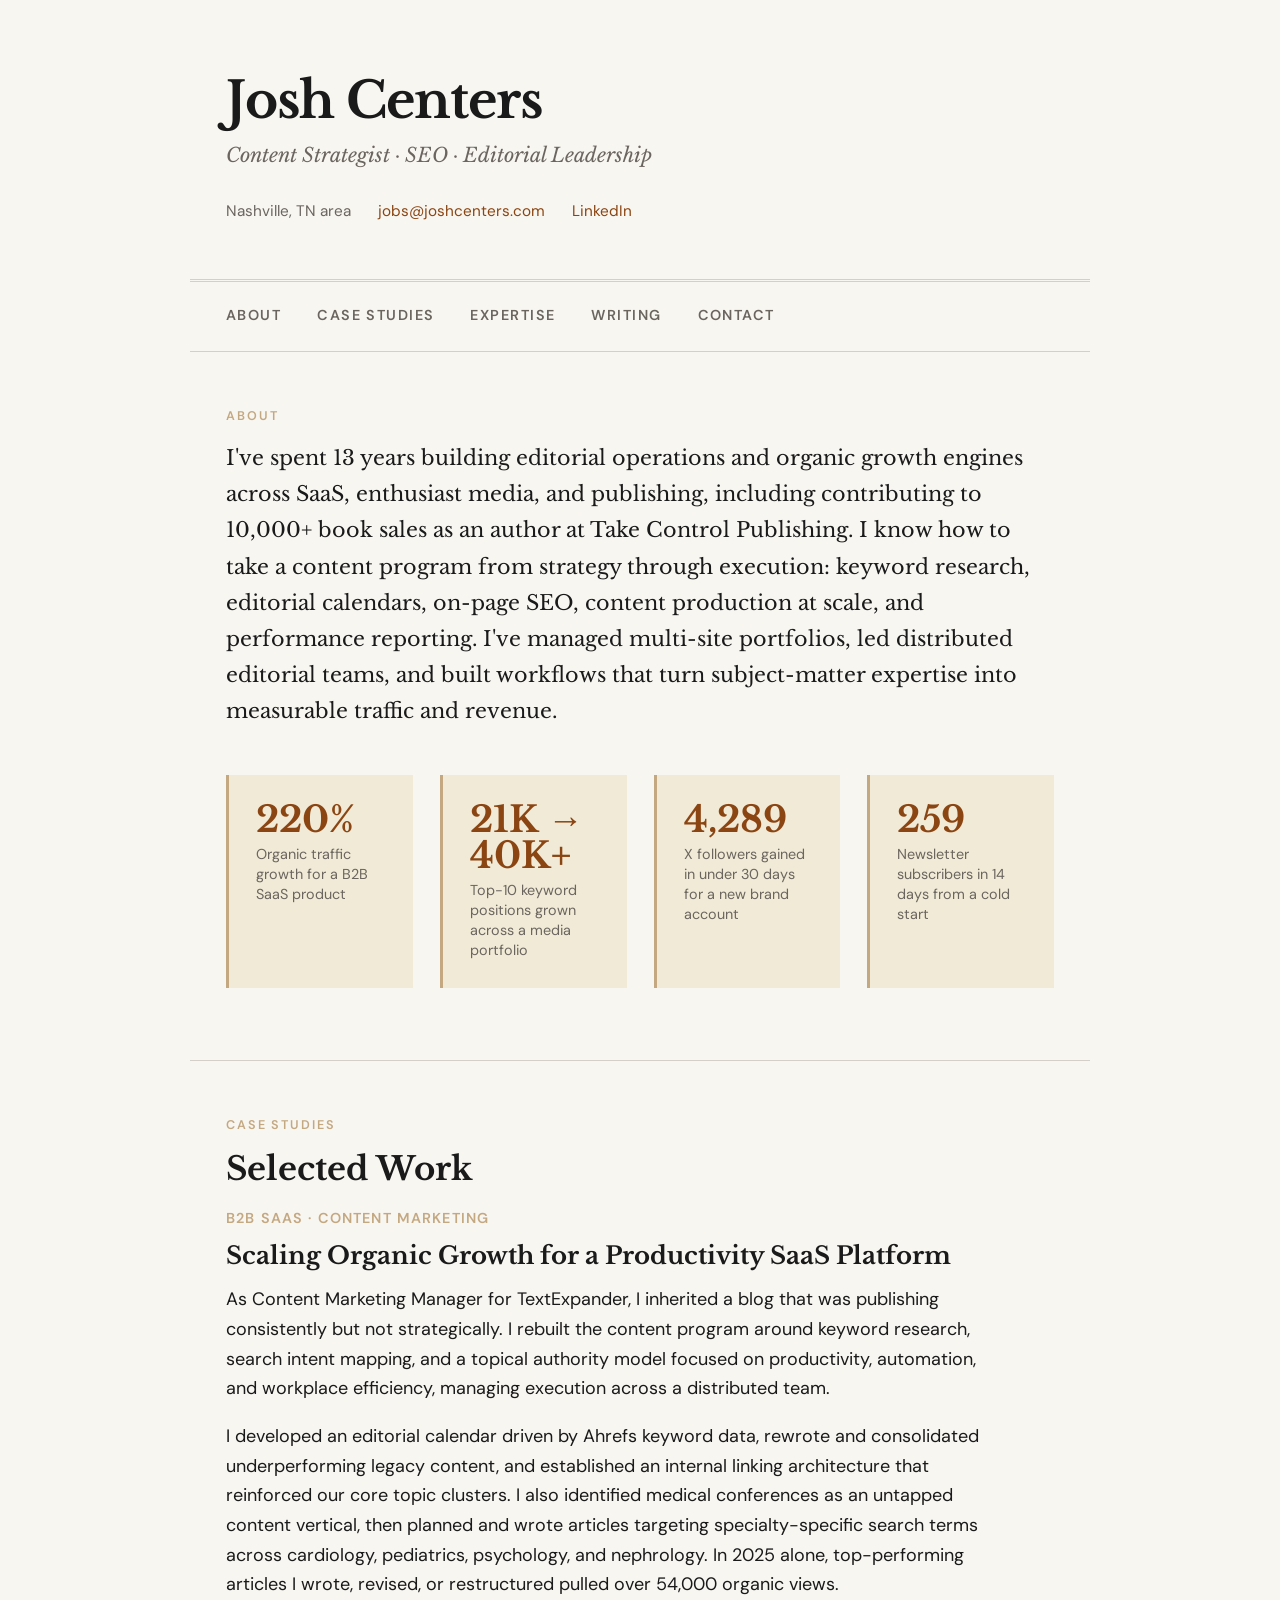
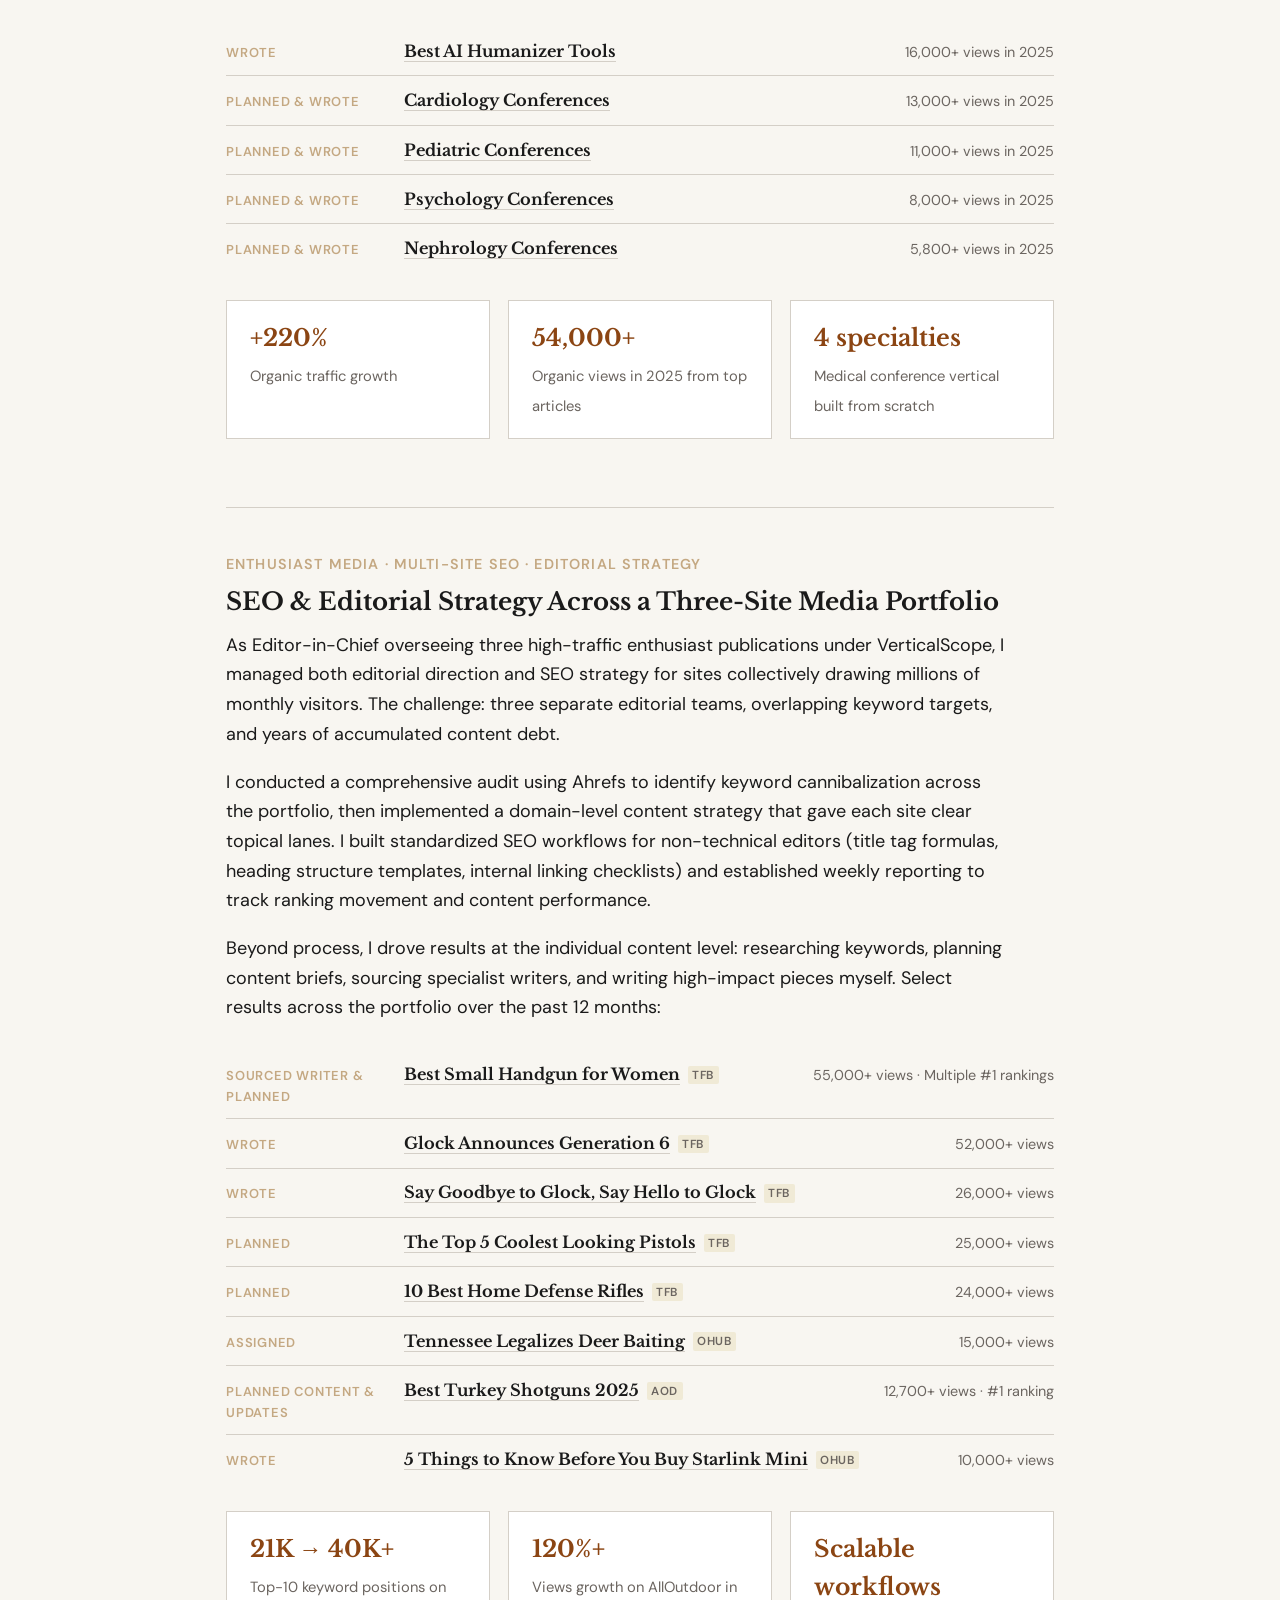
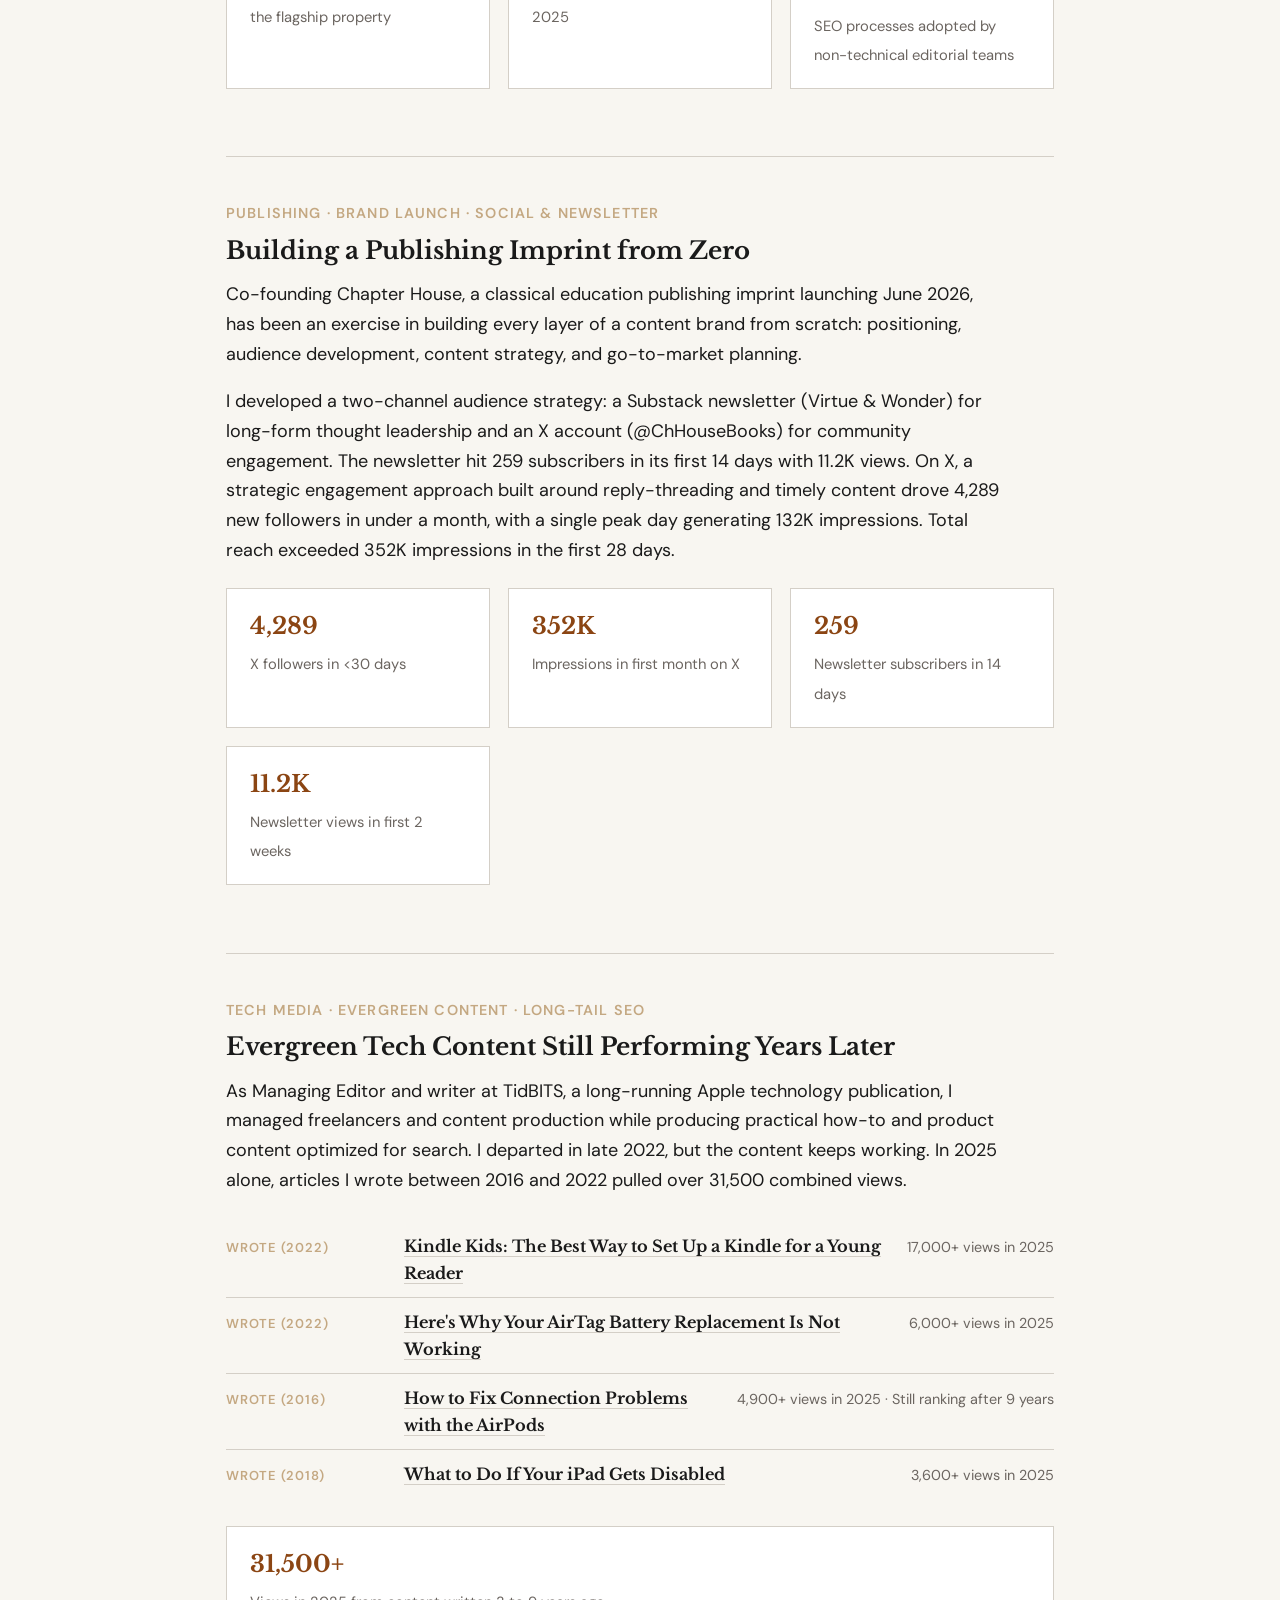
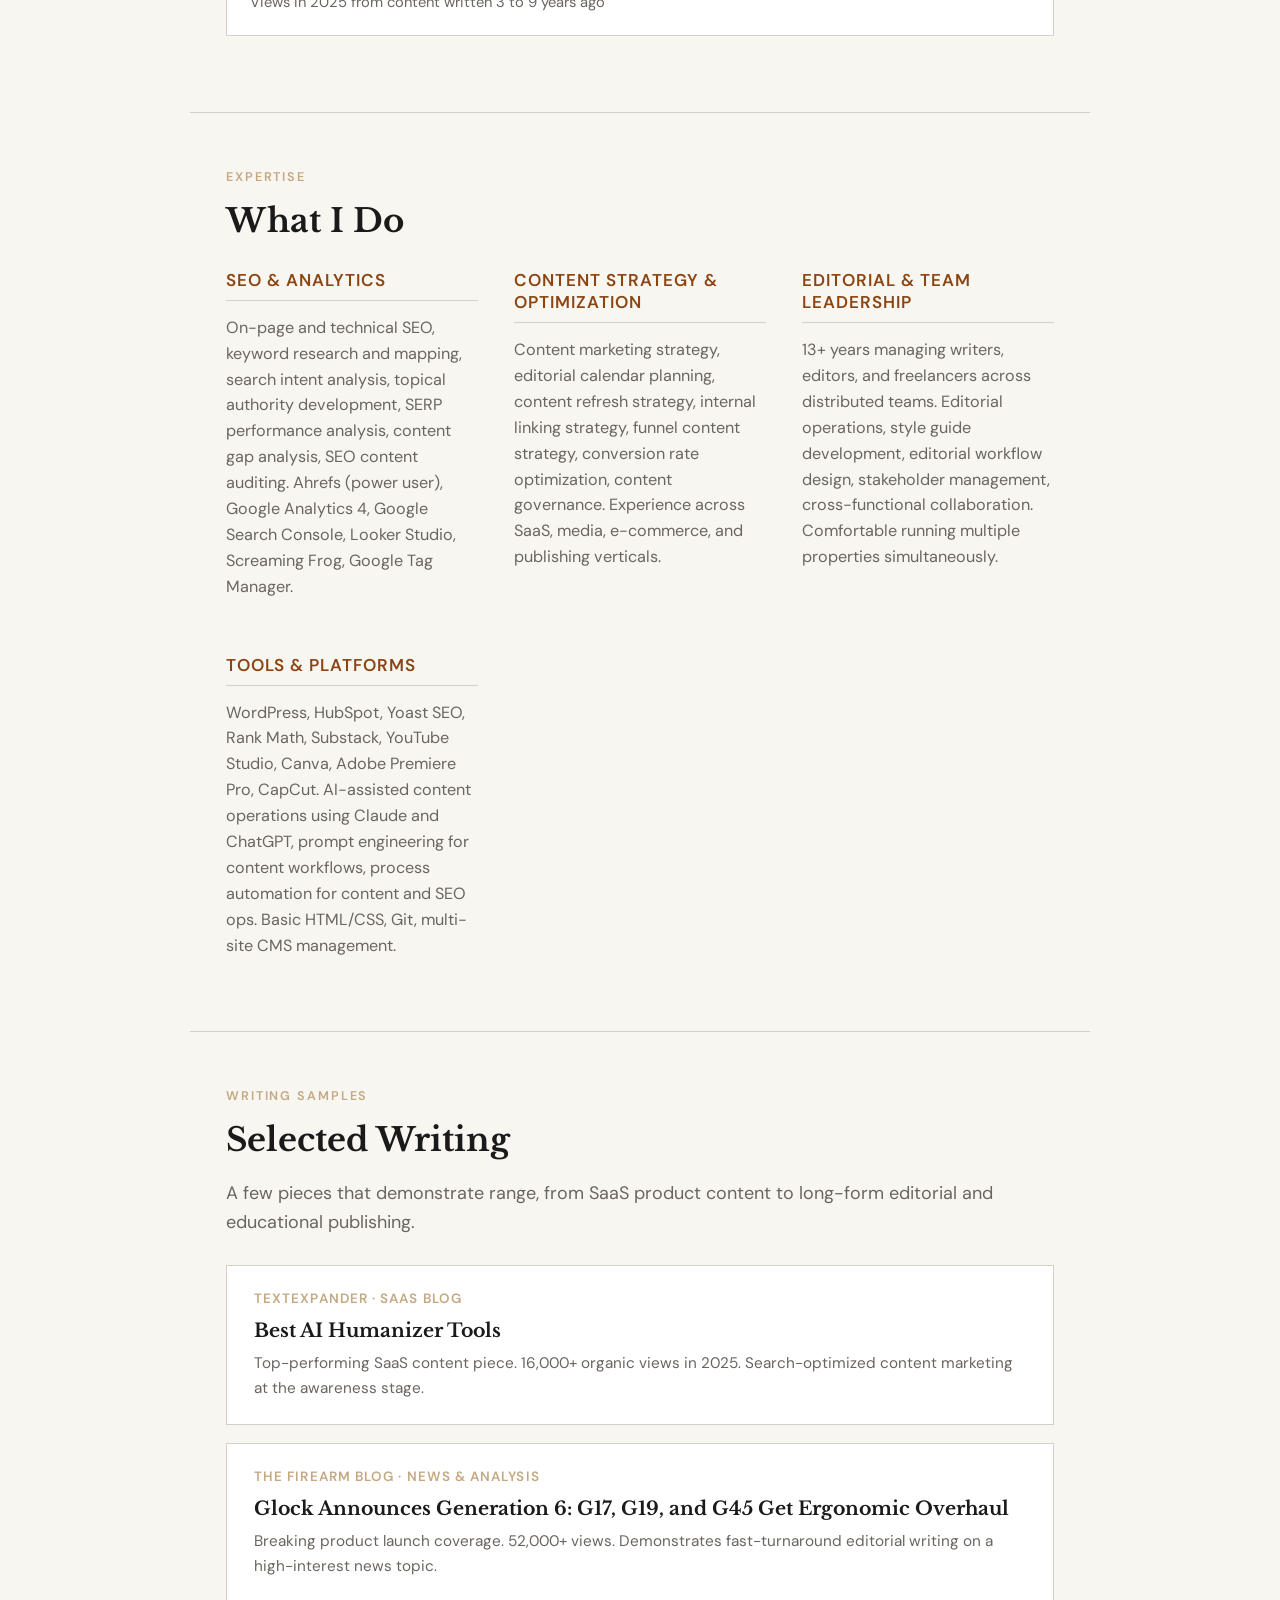
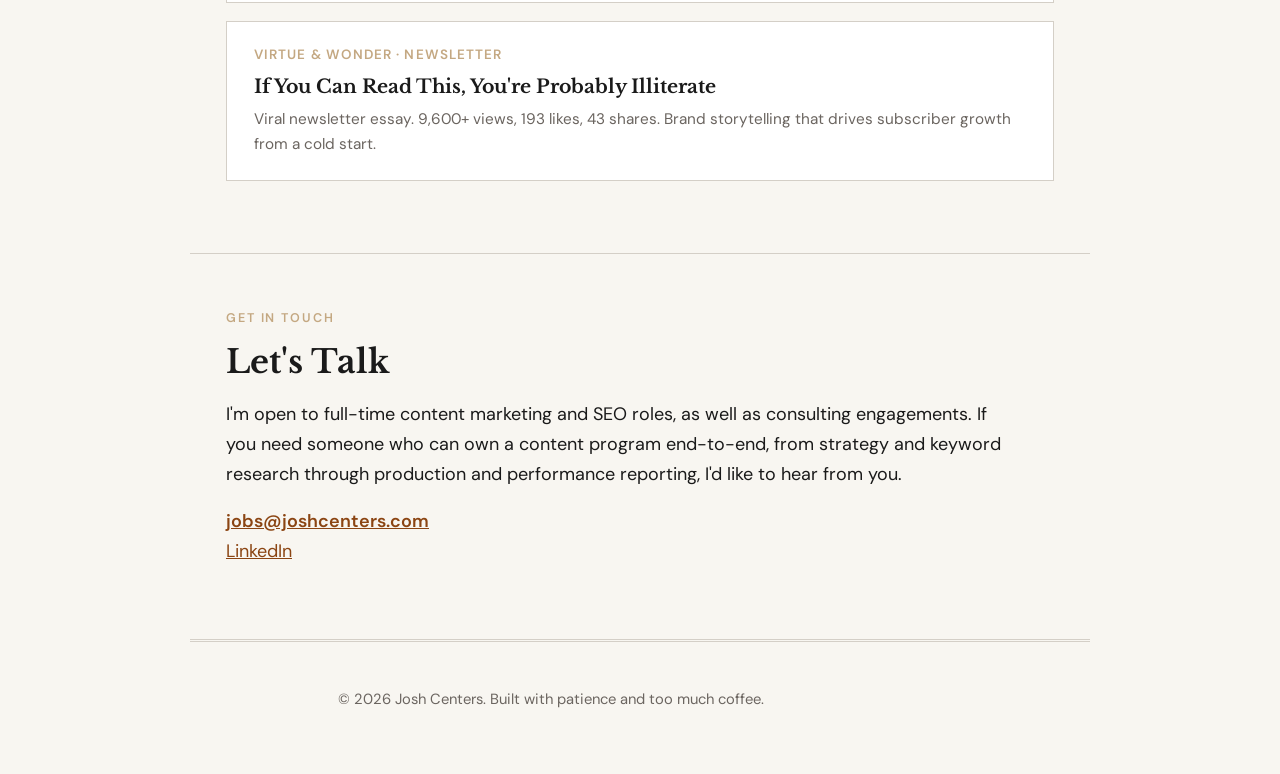
==== index.html @ ea7e3d87 "Added links!" ====
<!DOCTYPE html>
<html lang="en">
<head>
    <meta charset="UTF-8">
    <meta name="viewport" content="width=device-width, initial-scale=1.0">
    <title>Josh Centers | Content Strategist & SEO</title>
    <meta name="description" content="13+ years driving organic growth for SaaS, media, and publishing brands. Content strategy, SEO, and editorial leadership.">
    <link rel="preconnect" href="https://fonts.googleapis.com">
    <link rel="preconnect" href="https://fonts.gstatic.com" crossorigin>
    <link href="https://fonts.googleapis.com/css2?family=Libre+Baskerville:ital,wght@0,400;0,700;1,400&family=DM+Sans:ital,opsz,wght@0,9..40,400;0,9..40,500;0,9..40,600;1,9..40,400&display=swap" rel="stylesheet">
    <style>
        :root {
            --ink: #1a1a1a;
            --paper: #f8f6f1;
            --warm: #c4a882;
            --accent: #8b4513;
            --muted: #6b6560;
            --rule: #d4cfc7;
            --highlight: #f0ead6;
        }

        * { margin: 0; padding: 0; box-sizing: border-box; }

        html {
            font-size: 18px;
            scroll-behavior: smooth;
        }

        body {
            font-family: 'DM Sans', sans-serif;
            background: var(--paper);
            color: var(--ink);
            line-height: 1.65;
            -webkit-font-smoothing: antialiased;
        }

        /* ---- HEADER ---- */
        header {
            padding: 4rem 2rem 3rem;
            max-width: 900px;
            margin: 0 auto;
            border-bottom: 3px double var(--rule);
        }

        header h1 {
            font-family: 'Libre Baskerville', serif;
            font-size: 2.8rem;
            font-weight: 700;
            letter-spacing: -0.02em;
            line-height: 1.15;
            margin-bottom: 0.5rem;
        }

        header .tagline {
            font-size: 1.1rem;
            color: var(--muted);
            font-style: italic;
            font-family: 'Libre Baskerville', serif;
            margin-bottom: 1.5rem;
        }

        header .contact-row {
            display: flex;
            flex-wrap: wrap;
            gap: 1.5rem;
            font-size: 0.85rem;
            color: var(--muted);
        }

        header .contact-row a {
            color: var(--accent);
            text-decoration: none;
            border-bottom: 1px solid transparent;
            transition: border-color 0.2s;
        }

        header .contact-row a:hover {
            border-bottom-color: var(--accent);
        }

        /* ---- NAV ---- */
        nav {
            max-width: 900px;
            margin: 0 auto;
            padding: 1.25rem 2rem;
            display: flex;
            gap: 2rem;
            font-size: 0.8rem;
            text-transform: uppercase;
            letter-spacing: 0.1em;
            font-weight: 600;
            border-bottom: 1px solid var(--rule);
            position: sticky;
            top: 0;
            background: var(--paper);
            z-index: 100;
        }

        nav a {
            color: var(--muted);
            text-decoration: none;
            transition: color 0.2s;
        }

        nav a:hover { color: var(--accent); }

        /* ---- SECTIONS ---- */
        section {
            max-width: 900px;
            margin: 0 auto;
            padding: 3rem 2rem;
        }

        section + section {
            border-top: 1px solid var(--rule);
        }

        .section-label {
            font-size: 0.7rem;
            text-transform: uppercase;
            letter-spacing: 0.15em;
            font-weight: 600;
            color: var(--warm);
            margin-bottom: 0.75rem;
        }

        h2 {
            font-family: 'Libre Baskerville', serif;
            font-size: 1.8rem;
            font-weight: 700;
            margin-bottom: 1rem;
            line-height: 1.25;
        }

        h3 {
            font-family: 'Libre Baskerville', serif;
            font-size: 1.2rem;
            font-weight: 700;
            margin-bottom: 0.5rem;
            line-height: 1.3;
        }

        p {
            margin-bottom: 1rem;
            max-width: 65ch;
        }

        /* ---- INTRO ---- */
        .intro-text {
            font-family: 'Libre Baskerville', serif;
            font-size: 1.15rem;
            line-height: 1.75;
            color: var(--ink);
        }

        /* ---- STATS ROW ---- */
        .stats {
            display: grid;
            grid-template-columns: repeat(auto-fit, minmax(180px, 1fr));
            gap: 1.5rem;
            margin: 2.5rem 0 1rem;
        }

        .stat {
            padding: 1.5rem;
            background: var(--highlight);
            border-left: 3px solid var(--warm);
        }

        .stat-number {
            font-family: 'Libre Baskerville', serif;
            font-size: 2rem;
            font-weight: 700;
            color: var(--accent);
            line-height: 1;
            margin-bottom: 0.35rem;
        }

        .stat-label {
            font-size: 0.8rem;
            color: var(--muted);
            line-height: 1.4;
        }

        /* ---- CASE STUDIES ---- */
        .case-study {
            margin-bottom: 2.5rem;
            padding-bottom: 2.5rem;
            border-bottom: 1px solid var(--rule);
        }

        .case-study:last-child {
            border-bottom: none;
            margin-bottom: 0;
            padding-bottom: 0;
        }

        .case-meta {
            font-size: 0.8rem;
            text-transform: uppercase;
            letter-spacing: 0.08em;
            color: var(--warm);
            font-weight: 600;
            margin-bottom: 0.5rem;
        }

        .case-study h3 {
            font-size: 1.35rem;
            margin-bottom: 0.75rem;
        }

        .results-grid {
            display: grid;
            grid-template-columns: repeat(auto-fit, minmax(200px, 1fr));
            gap: 1rem;
            margin: 1.25rem 0;
        }

        .result-item {
            padding: 1rem 1.25rem;
            background: white;
            border: 1px solid var(--rule);
        }

        .result-item strong {
            display: block;
            font-family: 'Libre Baskerville', serif;
            font-size: 1.3rem;
            color: var(--accent);
            margin-bottom: 0.2rem;
        }

        .result-item span {
            font-size: 0.82rem;
            color: var(--muted);
        }

        /* ---- CONTENT HITS ---- */
        .content-hits {
            margin: 1.5rem 0;
        }

        .hit-item {
            display: grid;
            grid-template-columns: 160px 1fr auto;
            align-items: baseline;
            padding: 0.6rem 0;
            border-bottom: 1px solid var(--rule);
            gap: 1rem;
            font-size: 0.9rem;
        }

        .hit-item:last-child { border-bottom: none; }

        .hit-role {
            font-size: 0.72rem;
            text-transform: uppercase;
            letter-spacing: 0.06em;
            color: var(--warm);
            font-weight: 600;
        }

        .hit-title {
            font-family: 'Libre Baskerville', serif;
            font-weight: 700;
            font-size: 0.9rem;
        }

        .hit-title a {
            color: var(--ink);
            text-decoration: none;
            border-bottom: 1px solid var(--rule);
            transition: border-color 0.2s, color 0.2s;
        }

        .hit-title a:hover {
            color: var(--accent);
            border-bottom-color: var(--accent);
        }

        .hit-pub-tag {
            font-family: 'DM Sans', sans-serif;
            font-size: 0.65rem;
            font-weight: 600;
            text-transform: uppercase;
            letter-spacing: 0.05em;
            color: var(--muted);
            background: var(--highlight);
            padding: 0.1em 0.4em;
            border-radius: 2px;
            vertical-align: middle;
            margin-left: 0.3em;
        }

        .hit-stats {
            font-size: 0.8rem;
            color: var(--muted);
            white-space: nowrap;
        }

        @media (max-width: 600px) {
            .hit-item {
                grid-template-columns: 1fr;
                gap: 0.15rem;
                padding: 0.75rem 0;
            }
        }

        /* ---- SKILLS ---- */
        .skills-grid {
            display: grid;
            grid-template-columns: repeat(auto-fit, minmax(250px, 1fr));
            gap: 2rem;
            margin-top: 1.5rem;
        }

        .skill-group h3 {
            font-size: 0.95rem;
            font-family: 'DM Sans', sans-serif;
            font-weight: 600;
            text-transform: uppercase;
            letter-spacing: 0.06em;
            color: var(--accent);
            margin-bottom: 0.75rem;
            padding-bottom: 0.5rem;
            border-bottom: 1px solid var(--rule);
        }

        .skill-group p {
            font-size: 0.9rem;
            color: var(--muted);
            line-height: 1.6;
        }

        /* ---- WRITING SAMPLES ---- */
        .sample {
            display: block;
            padding: 1.25rem 1.5rem;
            margin-bottom: 1rem;
            background: white;
            border: 1px solid var(--rule);
            text-decoration: none;
            color: var(--ink);
            transition: border-color 0.2s, box-shadow 0.2s;
        }

        .sample:hover {
            border-color: var(--warm);
            box-shadow: 0 2px 8px rgba(0,0,0,0.06);
        }

        .sample-pub {
            font-size: 0.75rem;
            text-transform: uppercase;
            letter-spacing: 0.08em;
            color: var(--warm);
            font-weight: 600;
        }

        .sample-title {
            font-family: 'Libre Baskerville', serif;
            font-size: 1.05rem;
            font-weight: 700;
            margin: 0.25rem 0;
        }

        .sample-desc {
            font-size: 0.85rem;
            color: var(--muted);
        }

        /* ---- FOOTER ---- */
        footer {
            max-width: 900px;
            margin: 0 auto;
            padding: 2.5rem 2rem;
            border-top: 3px double var(--rule);
            text-align: center;
            font-size: 0.82rem;
            color: var(--muted);
        }

        footer a {
            color: var(--accent);
            text-decoration: none;
        }

        /* ---- RESPONSIVE ---- */
        @media (max-width: 600px) {
            html { font-size: 16px; }
            header { padding: 2.5rem 1.25rem 2rem; }
            header h1 { font-size: 2rem; }
            section { padding: 2rem 1.25rem; }
            nav { padding: 1rem 1.25rem; gap: 1.25rem; flex-wrap: wrap; }
            .stats { grid-template-columns: 1fr 1fr; }
        }

        /* ---- ANIMATIONS ---- */
        @keyframes fadeUp {
            from { opacity: 0; transform: translateY(16px); }
            to { opacity: 1; transform: translateY(0); }
        }

        header, section {
            animation: fadeUp 0.5s ease-out both;
        }

        section:nth-of-type(2) { animation-delay: 0.05s; }
        section:nth-of-type(3) { animation-delay: 0.1s; }
        section:nth-of-type(4) { animation-delay: 0.15s; }
        section:nth-of-type(5) { animation-delay: 0.2s; }
    </style>
</head>
<body>

<header>
    <h1>Josh Centers</h1>
    <p class="tagline">Content Strategist · SEO · Editorial Leadership</p>
    <div class="contact-row">
        <span>Nashville, TN area</span>
        <a href="mailto:jobs@joshcenters.com">jobs@joshcenters.com</a>
        <a href="https://www.linkedin.com/in/joshcenters/" target="_blank">LinkedIn</a>
    </div>
</header>

<nav>
    <a href="#about">About</a>
    <a href="#work">Case Studies</a>
    <a href="#skills">Expertise</a>
    <a href="#writing">Writing</a>
    <a href="#contact">Contact</a>
</nav>

<!-- ==================== ABOUT ==================== -->
<section id="about">
    <div class="section-label">About</div>
    <p class="intro-text">
        I've spent 13 years building editorial operations and organic growth engines across SaaS, enthusiast media, and publishing, including contributing to 10,000+ book sales as an author at Take Control Publishing. I know how to take a content program from strategy through execution: keyword research, editorial calendars, on-page SEO, content production at scale, and performance reporting. I've managed multi-site portfolios, led distributed editorial teams, and built workflows that turn subject-matter expertise into measurable traffic and revenue.
    </p>
    <div class="stats">
        <div class="stat">
            <div class="stat-number">220%</div>
            <div class="stat-label">Organic traffic growth for a B2B SaaS product</div>
        </div>
        <div class="stat">
            <div class="stat-number">21K → 40K+</div>
            <div class="stat-label">Top-10 keyword positions grown across a media portfolio</div>
        </div>
        <div class="stat">
            <div class="stat-number">4,289</div>
            <div class="stat-label">X followers gained in under 30 days for a new brand account</div>
        </div>
        <div class="stat">
            <div class="stat-number">259</div>
            <div class="stat-label">Newsletter subscribers in 14 days from a cold start</div>
        </div>
    </div>
</section>

<!-- ==================== CASE STUDIES ==================== -->
<section id="work">
    <div class="section-label">Case Studies</div>
    <h2>Selected Work</h2>

    <!-- Case Study 1: TextExpander -->
    <div class="case-study">
        <div class="case-meta">B2B SaaS · Content Marketing</div>
        <h3>Scaling Organic Growth for a Productivity SaaS Platform</h3>
        <p>
            As Content Marketing Manager for TextExpander, I inherited a blog that was publishing consistently but not strategically. I rebuilt the content program around keyword research, search intent mapping, and a topical authority model focused on productivity, automation, and workplace efficiency, managing execution across a distributed team.
        </p>
        <p>
            I developed an editorial calendar driven by Ahrefs keyword data, rewrote and consolidated underperforming legacy content, and established an internal linking architecture that reinforced our core topic clusters. I also identified medical conferences as an untapped content vertical, then planned and wrote articles targeting specialty-specific search terms across cardiology, pediatrics, psychology, and nephrology. In 2025 alone, top-performing articles I wrote, revised, or restructured pulled over 54,000 organic views.
        </p>

        <div class="content-hits">
            <div class="hit-item">
                <div class="hit-role">Wrote</div>
                <div class="hit-title"><a href="https://textexpander.com/blog/best-ai-humanizer-tools" target="_blank">Best AI Humanizer Tools</a></div>
                <div class="hit-stats">16,000+ views in 2025</div>
            </div>
            <div class="hit-item">
                <div class="hit-role">Planned &amp; wrote</div>
                <div class="hit-title"><a href="https://textexpander.com/blog/cardiology-conferences" target="_blank">Cardiology Conferences</a></div>
                <div class="hit-stats">13,000+ views in 2025</div>
            </div>
            <div class="hit-item">
                <div class="hit-role">Planned &amp; wrote</div>
                <div class="hit-title"><a href="https://textexpander.com/blog/pediatric-conferences" target="_blank">Pediatric Conferences</a></div>
                <div class="hit-stats">11,000+ views in 2025</div>
            </div>
            <div class="hit-item">
                <div class="hit-role">Planned &amp; wrote</div>
                <div class="hit-title"><a href="https://textexpander.com/blog/psychology-conferences" target="_blank">Psychology Conferences</a></div>
                <div class="hit-stats">8,000+ views in 2025</div>
            </div>
            <div class="hit-item">
                <div class="hit-role">Planned &amp; wrote</div>
                <div class="hit-title"><a href="https://textexpander.com/blog/nephrology-conferences" target="_blank">Nephrology Conferences</a></div>
                <div class="hit-stats">5,800+ views in 2025</div>
            </div>
        </div>

        <div class="results-grid">
            <div class="result-item">
                <strong>+220%</strong>
                <span>Organic traffic growth</span>
            </div>
            <div class="result-item">
                <strong>54,000+</strong>
                <span>Organic views in 2025 from top articles</span>
            </div>
            <div class="result-item">
                <strong>4 specialties</strong>
                <span>Medical conference vertical built from scratch</span>
            </div>
        </div>
    </div>

    <!-- Case Study 2: VerticalScope Portfolio -->
    <div class="case-study">
        <div class="case-meta">Enthusiast Media · Multi-Site SEO · Editorial Strategy</div>
        <h3>SEO &amp; Editorial Strategy Across a Three-Site Media Portfolio</h3>
        <p>
            As Editor-in-Chief overseeing three high-traffic enthusiast publications under VerticalScope, I managed both editorial direction and SEO strategy for sites collectively drawing millions of monthly visitors. The challenge: three separate editorial teams, overlapping keyword targets, and years of accumulated content debt.
        </p>
        <p>
            I conducted a comprehensive audit using Ahrefs to identify keyword cannibalization across the portfolio, then implemented a domain-level content strategy that gave each site clear topical lanes. I built standardized SEO workflows for non-technical editors (title tag formulas, heading structure templates, internal linking checklists) and established weekly reporting to track ranking movement and content performance.
        </p>
        <p>
            Beyond process, I drove results at the individual content level: researching keywords, planning content briefs, sourcing specialist writers, and writing high-impact pieces myself. Select results across the portfolio over the past 12 months:
        </p>

        <div class="content-hits">
            <div class="hit-item">
                <div class="hit-role">Sourced writer &amp; planned</div>
                <div class="hit-title"><a href="https://www.thefirearmblog.com/blog/best-small-handgun-for-women-five-contenders-put-to-the-test-44823046" target="_blank">Best Small Handgun for Women</a> <span class="hit-pub-tag">TFB</span></div>
                <div class="hit-stats">55,000+ views · Multiple #1 rankings</div>
            </div>
            <div class="hit-item">
                <div class="hit-role">Wrote</div>
                <div class="hit-title"><a href="https://www.thefirearmblog.com/blog/glock-announces-generation-6-g17-g19-and-g45-get-ergonomic-overhaul-44824474" target="_blank">Glock Announces Generation 6</a> <span class="hit-pub-tag">TFB</span></div>
                <div class="hit-stats">52,000+ views</div>
            </div>
            <div class="hit-item">
                <div class="hit-role">Wrote</div>
                <div class="hit-title"><a href="https://www.thefirearmblog.com/blog/say-goodbye-to-glock-say-hello-to-glock-v-44823448" target="_blank">Say Goodbye to Glock, Say Hello to Glock</a> <span class="hit-pub-tag">TFB</span></div>
                <div class="hit-stats">26,000+ views</div>
            </div>
            <div class="hit-item">
                <div class="hit-role">Planned</div>
                <div class="hit-title"><a href="https://www.thefirearmblog.com/blog/the-top-5-coolest-looking-pistols-44817400" target="_blank">The Top 5 Coolest Looking Pistols</a> <span class="hit-pub-tag">TFB</span></div>
                <div class="hit-stats">25,000+ views</div>
            </div>
            <div class="hit-item">
                <div class="hit-role">Planned</div>
                <div class="hit-title"><a href="https://www.thefirearmblog.com/blog/10-best-home-defense-rifles-44816650" target="_blank">10 Best Home Defense Rifles</a> <span class="hit-pub-tag">TFB</span></div>
                <div class="hit-stats">24,000+ views</div>
            </div>
            <div class="hit-item">
                <div class="hit-role">Assigned</div>
                <div class="hit-title"><a href="https://www.outdoorhub.com/news/2025/05/26/tennessee-legalizes-deer-baiting-private-propery/" target="_blank">Tennessee Legalizes Deer Baiting</a> <span class="hit-pub-tag">OHUB</span></div>
                <div class="hit-stats">15,000+ views</div>
            </div>
            <div class="hit-item">
                <div class="hit-role">Planned content &amp; updates</div>
                <div class="hit-title"><a href="https://www.alloutdoor.com/2025/03/20/best-turkey-shotguns-2025/" target="_blank">Best Turkey Shotguns 2025</a> <span class="hit-pub-tag">AOD</span></div>
                <div class="hit-stats">12,700+ views · #1 ranking</div>
            </div>
            <div class="hit-item">
                <div class="hit-role">Wrote</div>
                <div class="hit-title"><a href="https://www.outdoorhub.com/stories/2025/07/16/5-things-know-starlink-mini-buy/" target="_blank">5 Things to Know Before You Buy Starlink Mini</a> <span class="hit-pub-tag">OHUB</span></div>
                <div class="hit-stats">10,000+ views</div>
            </div>
        </div>

        <div class="results-grid">
            <div class="result-item">
                <strong>21K → 40K+</strong>
                <span>Top-10 keyword positions on the flagship property</span>
            </div>
            <div class="result-item">
                <strong>120%+</strong>
                <span>Views growth on AllOutdoor in 2025</span>
            </div>
            <div class="result-item">
                <strong>Scalable workflows</strong>
                <span>SEO processes adopted by non-technical editorial teams</span>
            </div>
        </div>
    </div>

    <!-- Case Study 3: Chapter House -->
    <div class="case-study">
        <div class="case-meta">Publishing · Brand Launch · Social &amp; Newsletter</div>
        <h3>Building a Publishing Imprint from Zero</h3>
        <p>
            Co-founding Chapter House, a classical education publishing imprint launching June 2026, has been an exercise in building every layer of a content brand from scratch: positioning, audience development, content strategy, and go-to-market planning.
        </p>
        <p>
            I developed a two-channel audience strategy: a Substack newsletter (Virtue &amp; Wonder) for long-form thought leadership and an X account (@ChHouseBooks) for community engagement. The newsletter hit 259 subscribers in its first 14 days with 11.2K views. On X, a strategic engagement approach built around reply-threading and timely content drove 4,289 new followers in under a month, with a single peak day generating 132K impressions. Total reach exceeded 352K impressions in the first 28 days.
        </p>
        <div class="results-grid">
            <div class="result-item">
                <strong>4,289</strong>
                <span>X followers in &lt;30 days</span>
            </div>
            <div class="result-item">
                <strong>352K</strong>
                <span>Impressions in first month on X</span>
            </div>
            <div class="result-item">
                <strong>259</strong>
                <span>Newsletter subscribers in 14 days</span>
            </div>
            <div class="result-item">
                <strong>11.2K</strong>
                <span>Newsletter views in first 2 weeks</span>
            </div>
        </div>
    </div>

    <!-- Case Study 4: TidBITS -->
    <div class="case-study">
        <div class="case-meta">Tech Media · Evergreen Content · Long-Tail SEO</div>
        <h3>Evergreen Tech Content Still Performing Years Later</h3>
        <p>
            As Managing Editor and writer at TidBITS, a long-running Apple technology publication, I managed freelancers and content production while producing practical how-to and product content optimized for search. I departed in late 2022, but the content keeps working. In 2025 alone, articles I wrote between 2016 and 2022 pulled over 31,500 combined views.
        </p>
        <div class="content-hits">
            <div class="hit-item">
                <div class="hit-role">Wrote (2022)</div>
                <div class="hit-title"><a href="https://tidbits.com/2022/09/02/kindle-kids/" target="_blank">Kindle Kids: The Best Way to Set Up a Kindle for a Young Reader</a></div>
                <div class="hit-stats">17,000+ views in 2025</div>
            </div>
            <div class="hit-item">
                <div class="hit-role">Wrote (2022)</div>
                <div class="hit-title"><a href="https://talk.tidbits.com/t/here-s-why-your-airtag-battery-replacement-is-not-working/19899" target="_blank">Here's Why Your AirTag Battery Replacement Is Not Working</a></div>
                <div class="hit-stats">6,000+ views in 2025</div>
            </div>
            <div class="hit-item">
                <div class="hit-role">Wrote (2016)</div>
                <div class="hit-title"><a href="https://tidbits.com/2016/12/21/how-to-fix-connection-problems-with-the-airpods/" target="_blank">How to Fix Connection Problems with the AirPods</a></div>
                <div class="hit-stats">4,900+ views in 2025 · Still ranking after 9 years</div>
            </div>
            <div class="hit-item">
                <div class="hit-role">Wrote (2018)</div>
                <div class="hit-title"><a href="https://tidbits.com/2018/01/15/what-to-do-if-your-ipad-gets-disabled-by-too-many-passcode-entries/" target="_blank">What to Do If Your iPad Gets Disabled</a></div>
                <div class="hit-stats">3,600+ views in 2025</div>
            </div>
        </div>
        <div class="results-grid">
            <div class="result-item">
                <strong>31,500+</strong>
                <span>Views in 2025 from content written 3 to 9 years ago</span>
            </div>
        </div>
    </div>
</section>

<!-- ==================== SKILLS ==================== -->
<section id="skills">
    <div class="section-label">Expertise</div>
    <h2>What I Do</h2>
    <div class="skills-grid">
        <div class="skill-group">
            <h3>SEO &amp; Analytics</h3>
            <p>On-page and technical SEO, keyword research and mapping, search intent analysis, topical authority development, SERP performance analysis, content gap analysis, SEO content auditing. Ahrefs (power user), Google Analytics 4, Google Search Console, Looker Studio, Screaming Frog, Google Tag Manager.</p>
        </div>
        <div class="skill-group">
            <h3>Content Strategy &amp; Optimization</h3>
            <p>Content marketing strategy, editorial calendar planning, content refresh strategy, internal linking strategy, funnel content strategy, conversion rate optimization, content governance. Experience across SaaS, media, e-commerce, and publishing verticals.</p>
        </div>
        <div class="skill-group">
            <h3>Editorial &amp; Team Leadership</h3>
            <p>13+ years managing writers, editors, and freelancers across distributed teams. Editorial operations, style guide development, editorial workflow design, stakeholder management, cross-functional collaboration. Comfortable running multiple properties simultaneously.</p>
        </div>
        <div class="skill-group">
            <h3>Tools &amp; Platforms</h3>
            <p>WordPress, HubSpot, Yoast SEO, Rank Math, Substack, YouTube Studio, Canva, Adobe Premiere Pro, CapCut. AI-assisted content operations using Claude and ChatGPT, prompt engineering for content workflows, process automation for content and SEO ops. Basic HTML/CSS, Git, multi-site CMS management.</p>
        </div>
    </div>
</section>

<!-- ==================== WRITING ==================== -->
<section id="writing">
    <div class="section-label">Writing Samples</div>
    <h2>Selected Writing</h2>
    <p style="color: var(--muted); margin-bottom: 1.5rem;">A few pieces that demonstrate range, from SaaS product content to long-form editorial and educational publishing.</p>

    <a href="https://textexpander.com/blog/best-ai-humanizer-tools" target="_blank" class="sample">
        <div class="sample-pub">TextExpander · SaaS Blog</div>
        <div class="sample-title">Best AI Humanizer Tools</div>
        <div class="sample-desc">Top-performing SaaS content piece. 16,000+ organic views in 2025. Search-optimized content marketing at the awareness stage.</div>
    </a>

    <a href="https://www.thefirearmblog.com/blog/glock-announces-generation-6-g17-g19-and-g45-get-ergonomic-overhaul-44824474" target="_blank" class="sample">
        <div class="sample-pub">The Firearm Blog · News &amp; Analysis</div>
        <div class="sample-title">Glock Announces Generation 6: G17, G19, and G45 Get Ergonomic Overhaul</div>
        <div class="sample-desc">Breaking product launch coverage. 52,000+ views. Demonstrates fast-turnaround editorial writing on a high-interest news topic.</div>
    </a>

    <a href="https://virtueandwonder.com/p/if-you-can-read-this-youre-probably" target="_blank" class="sample">
        <div class="sample-pub">Virtue &amp; Wonder · Newsletter</div>
        <div class="sample-title">If You Can Read This, You're Probably Illiterate</div>
        <div class="sample-desc">Viral newsletter essay. 9,600+ views, 193 likes, 43 shares. Brand storytelling that drives subscriber growth from a cold start.</div>
    </a>
</section>

<!-- ==================== CONTACT ==================== -->
<section id="contact">
    <div class="section-label">Get in Touch</div>
    <h2>Let's Talk</h2>
    <p>
        I'm open to full-time content marketing and SEO roles, as well as consulting engagements. If you need someone who can own a content program end-to-end, from strategy and keyword research through production and performance reporting, I'd like to hear from you.
    </p>
    <p>
        <a href="mailto:jobs@joshcenters.com" style="color: var(--accent); font-weight: 600;">jobs@joshcenters.com</a><br>
        <a href="https://www.linkedin.com/in/joshcenters/" style="color: var(--accent);" target="_blank">LinkedIn</a>
    </p>
</section>

<footer>
    <p>&copy; 2026 Josh Centers. Built with patience and too much coffee.</p>
</footer>

</body>
</html>
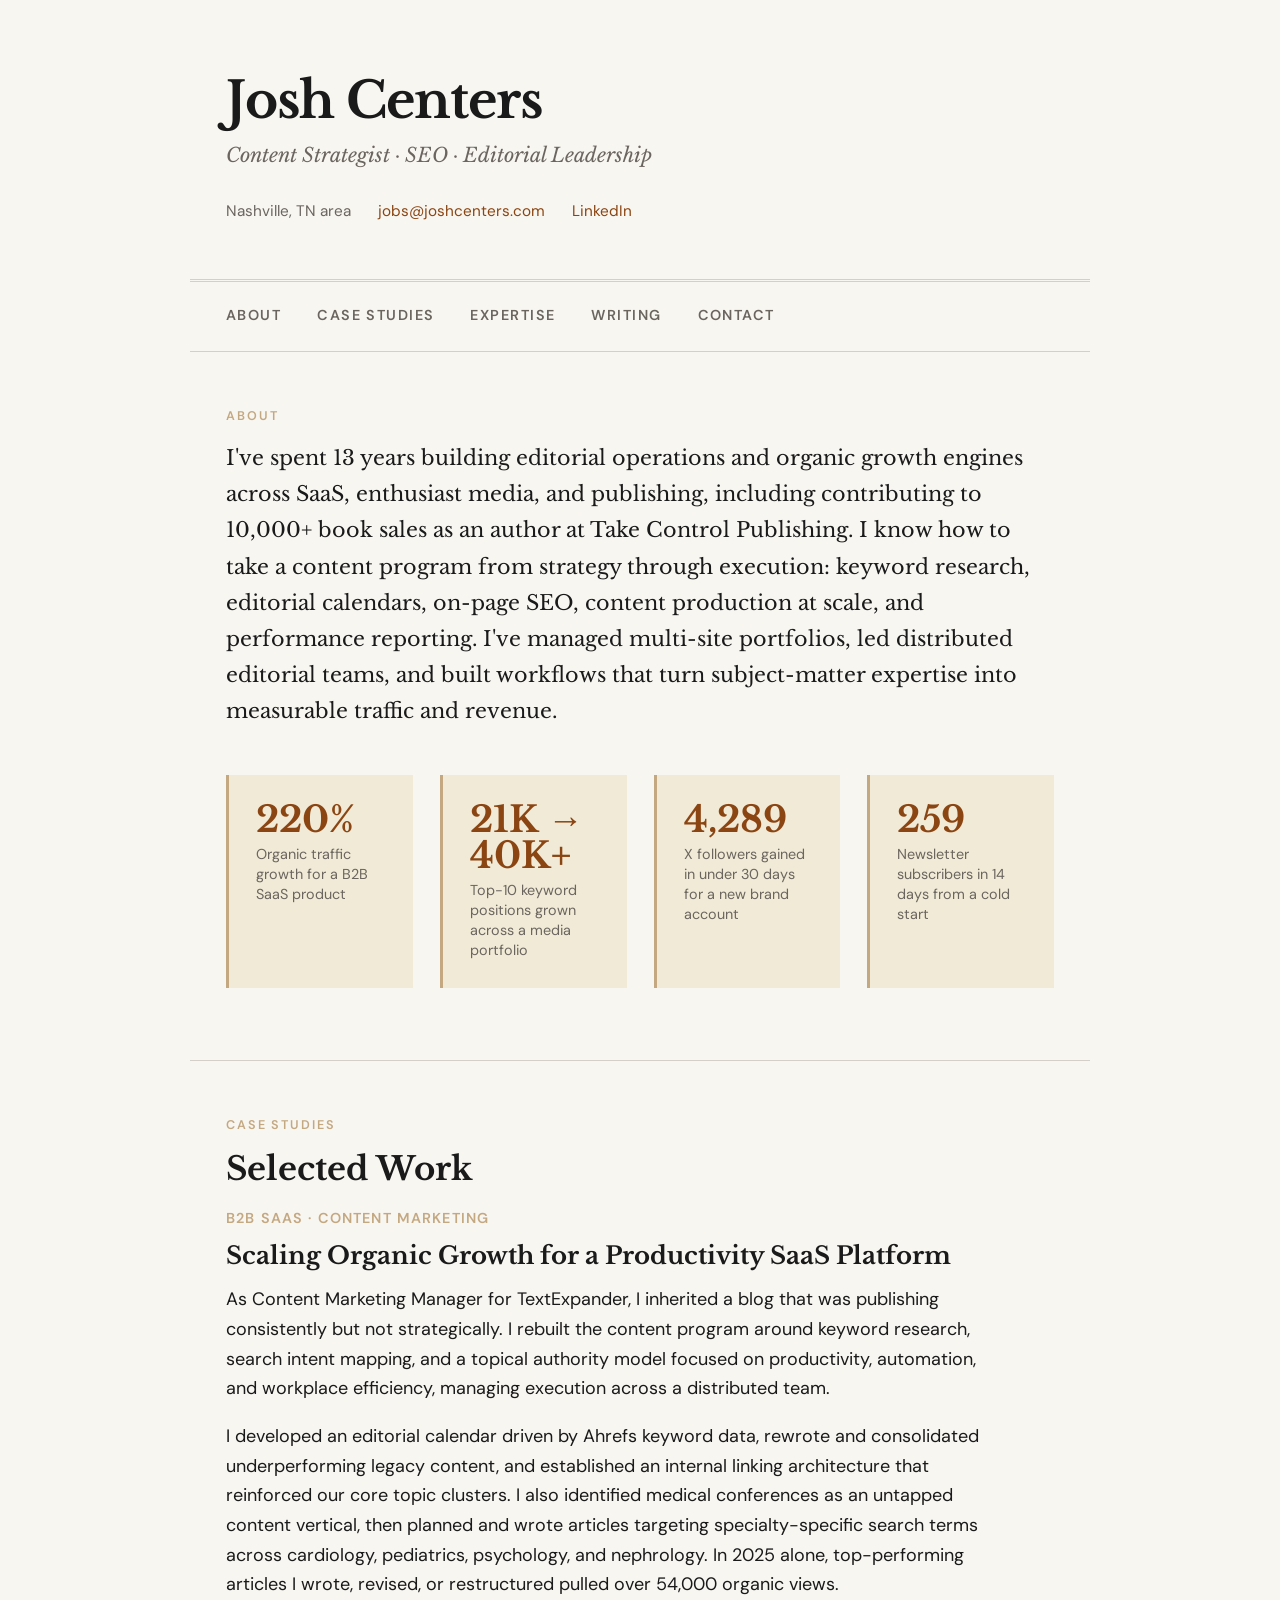
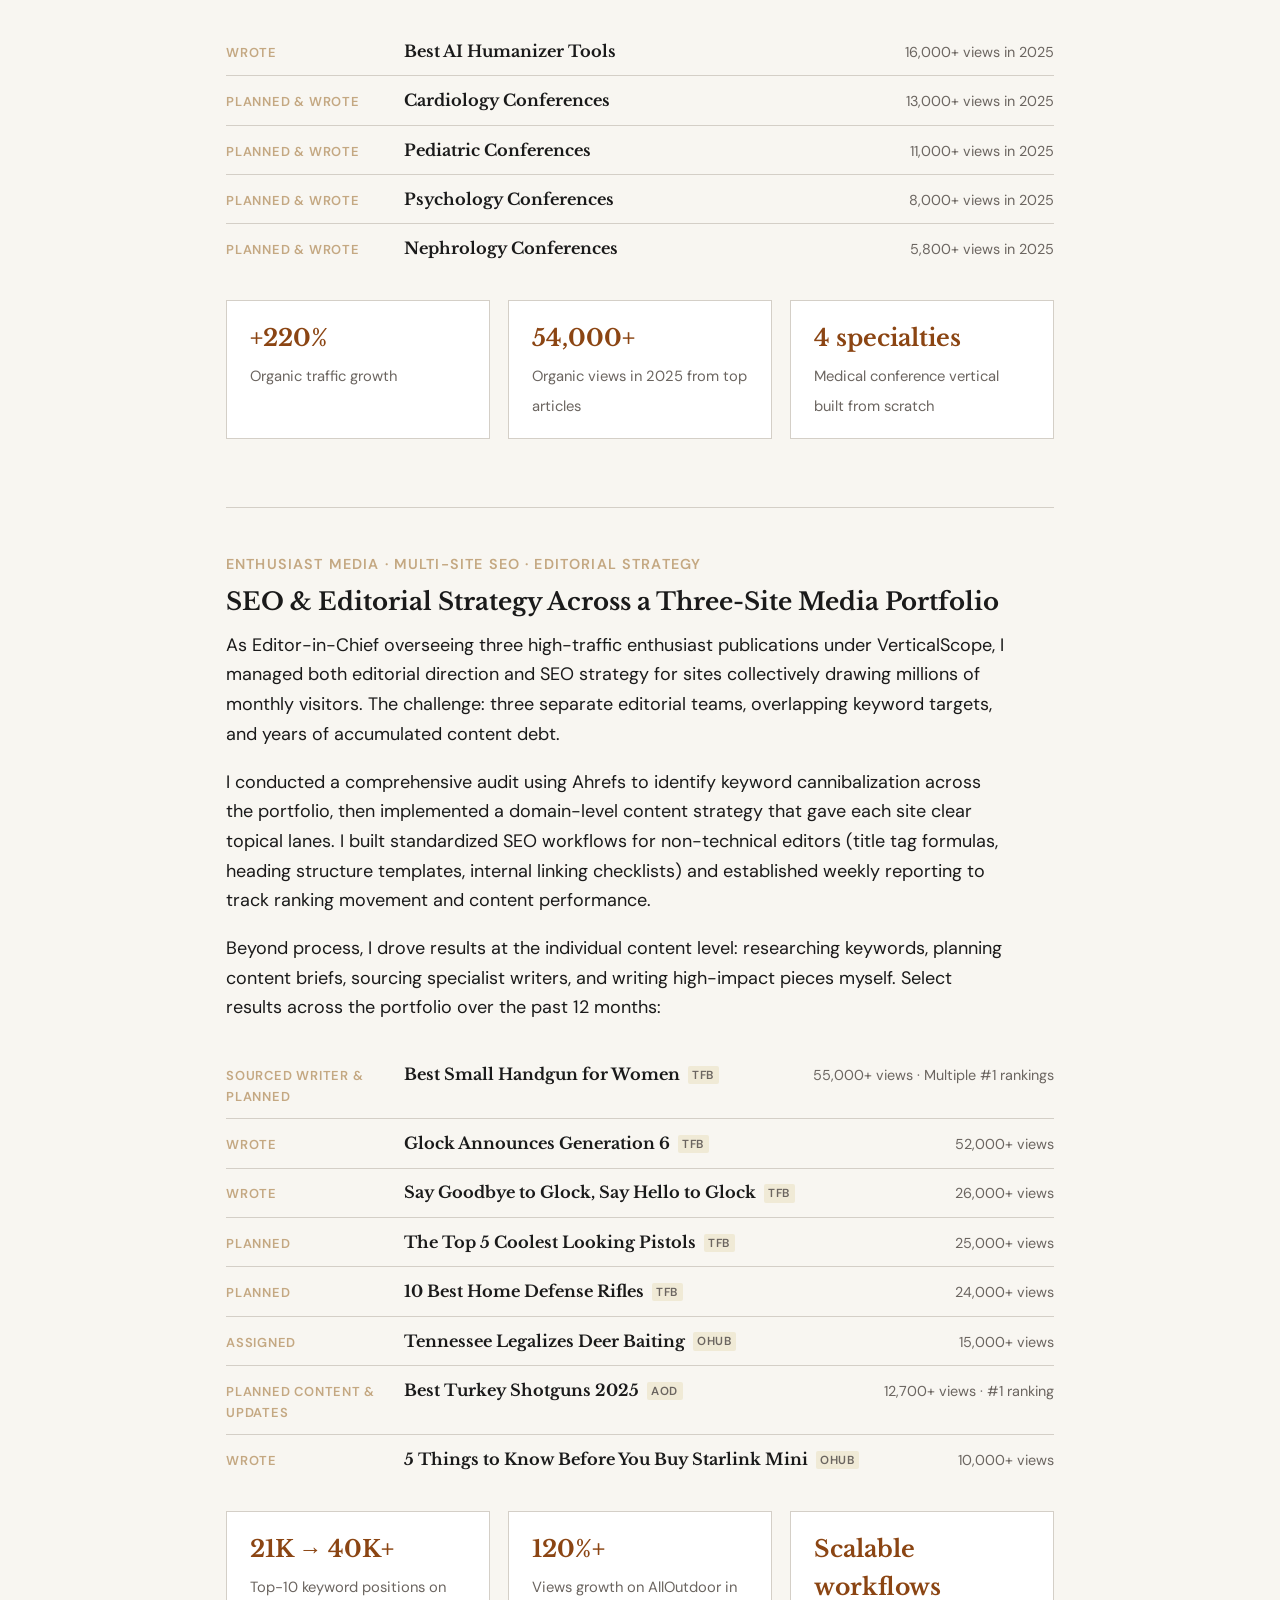
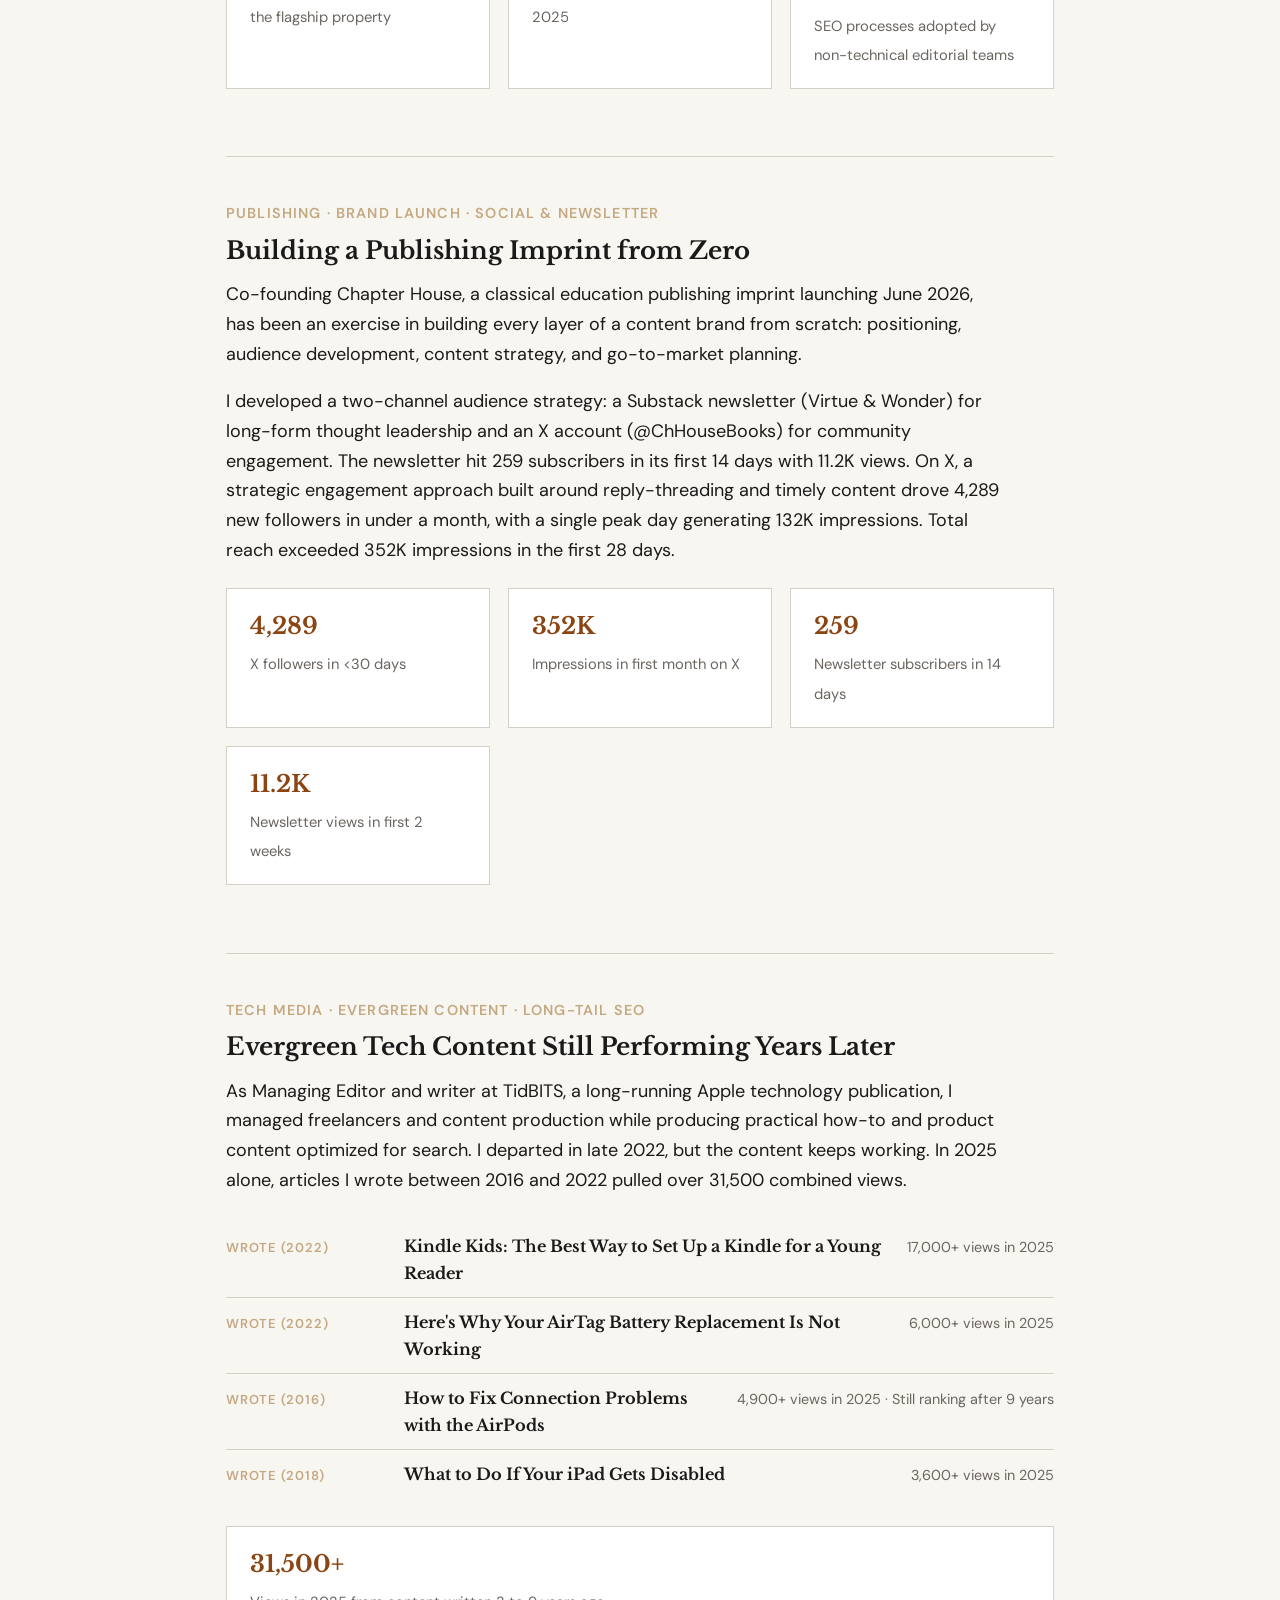
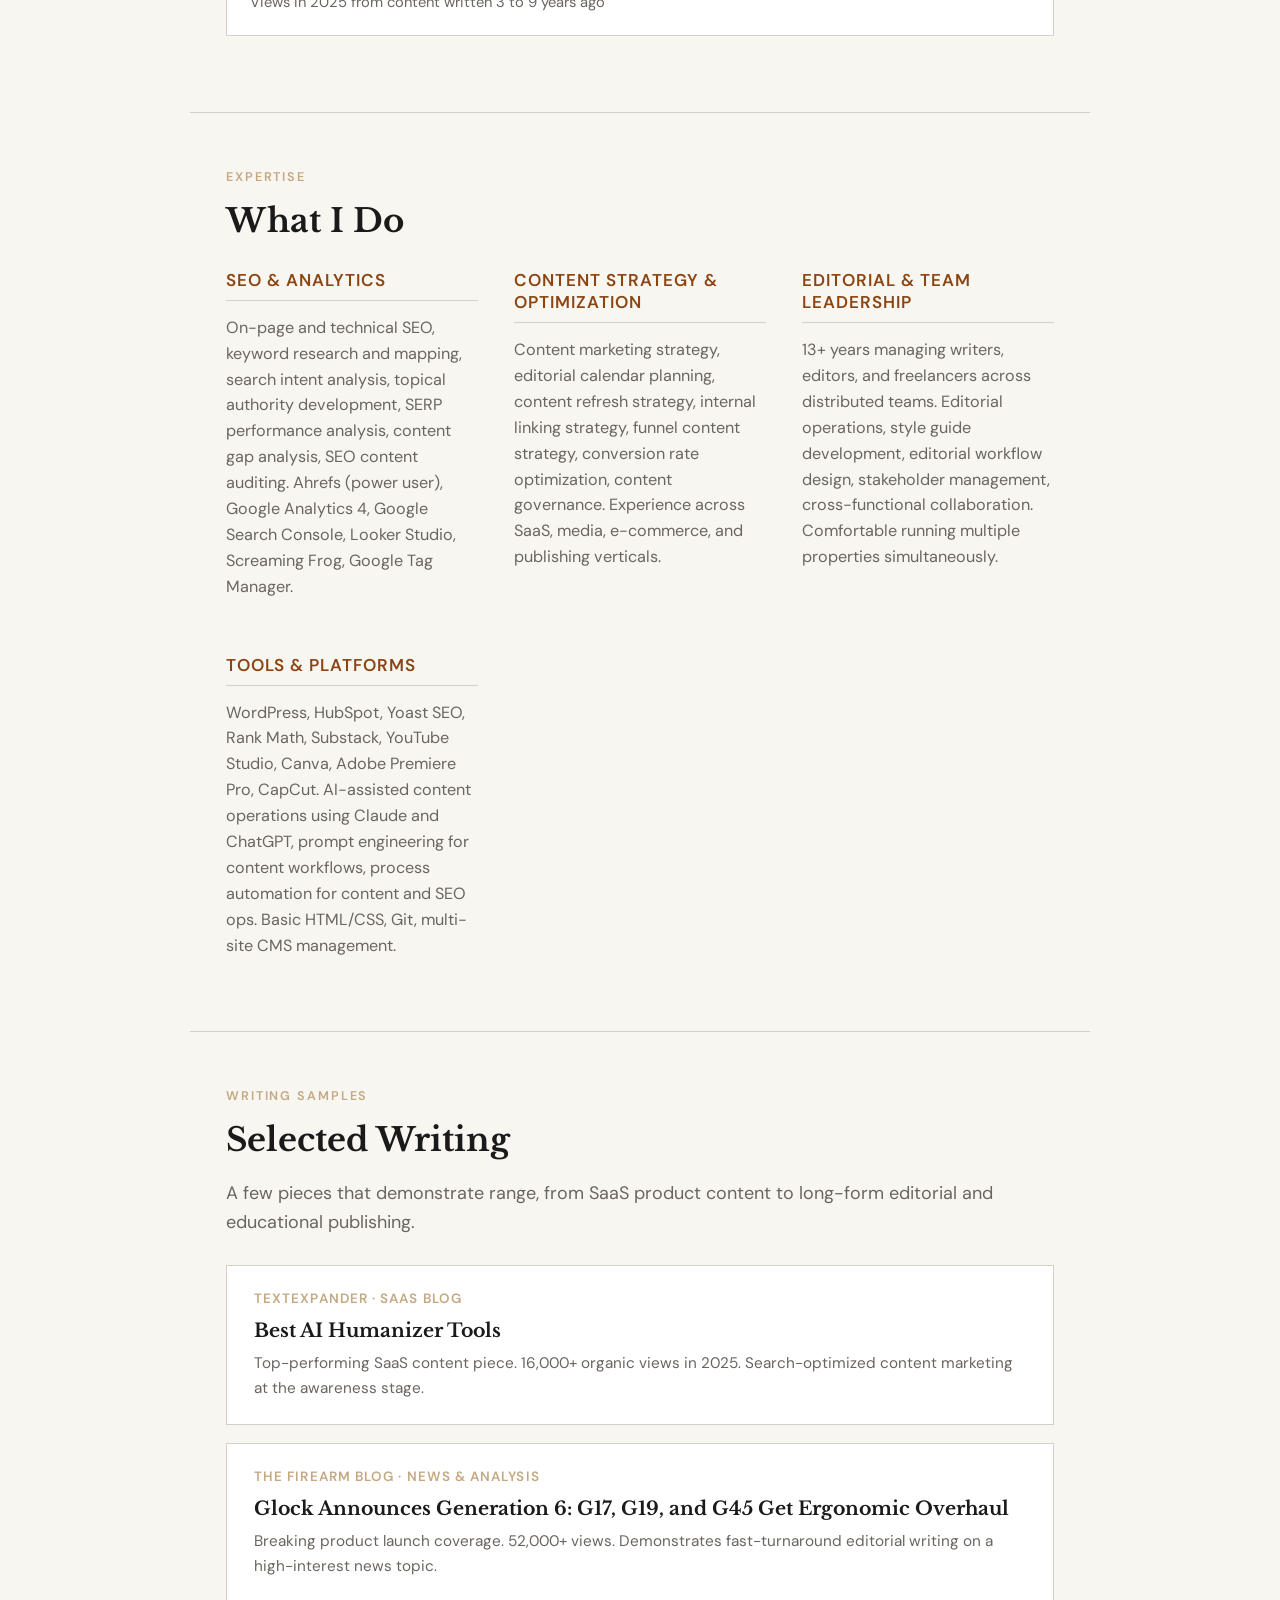
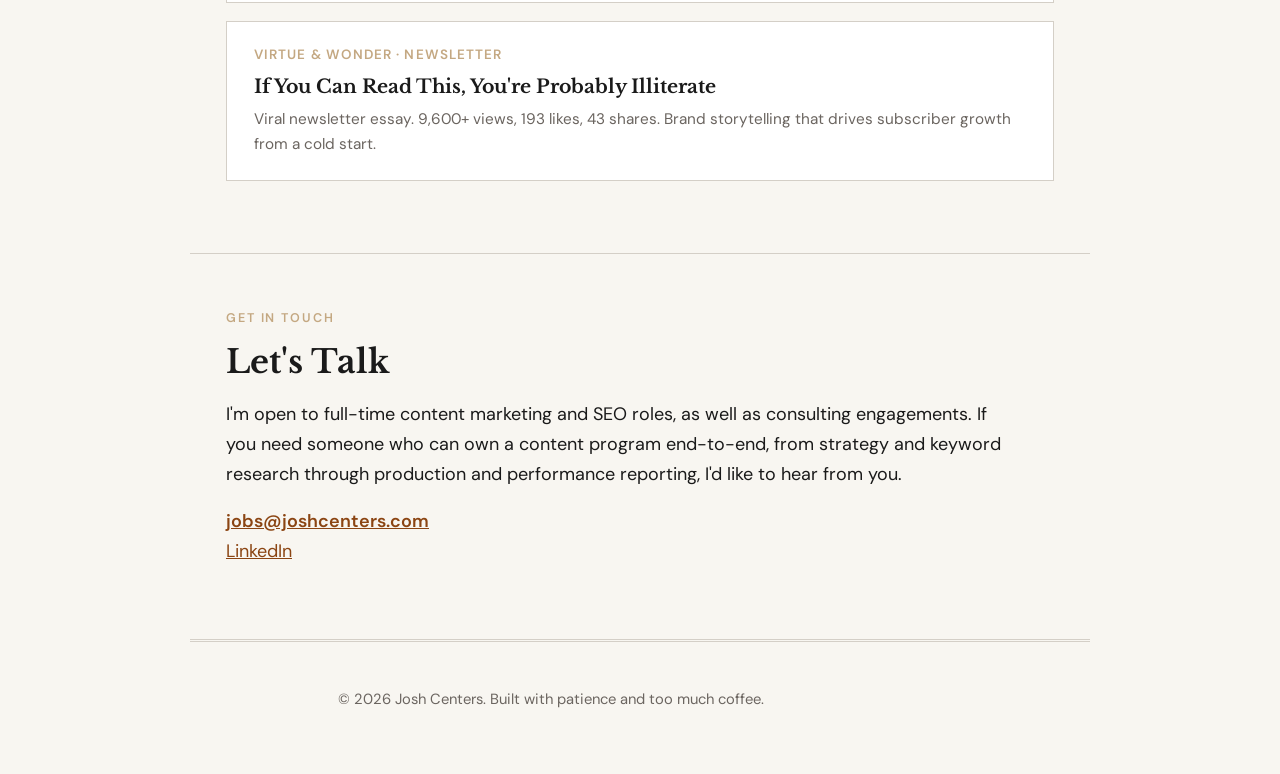
==== commit a70e608f: "Removed ugly underlines from links" ====
--- a/index.html
+++ b/index.html
@@ -267,15 +267,13 @@
         }
 
         .hit-title a {
-            color: var(--ink);
+            color: inherit;
             text-decoration: none;
-            border-bottom: 1px solid var(--rule);
-            transition: border-color 0.2s, color 0.2s;
+            transition: color 0.2s;
         }
 
         .hit-title a:hover {
             color: var(--accent);
-            border-bottom-color: var(--accent);
         }
 
         .hit-pub-tag {
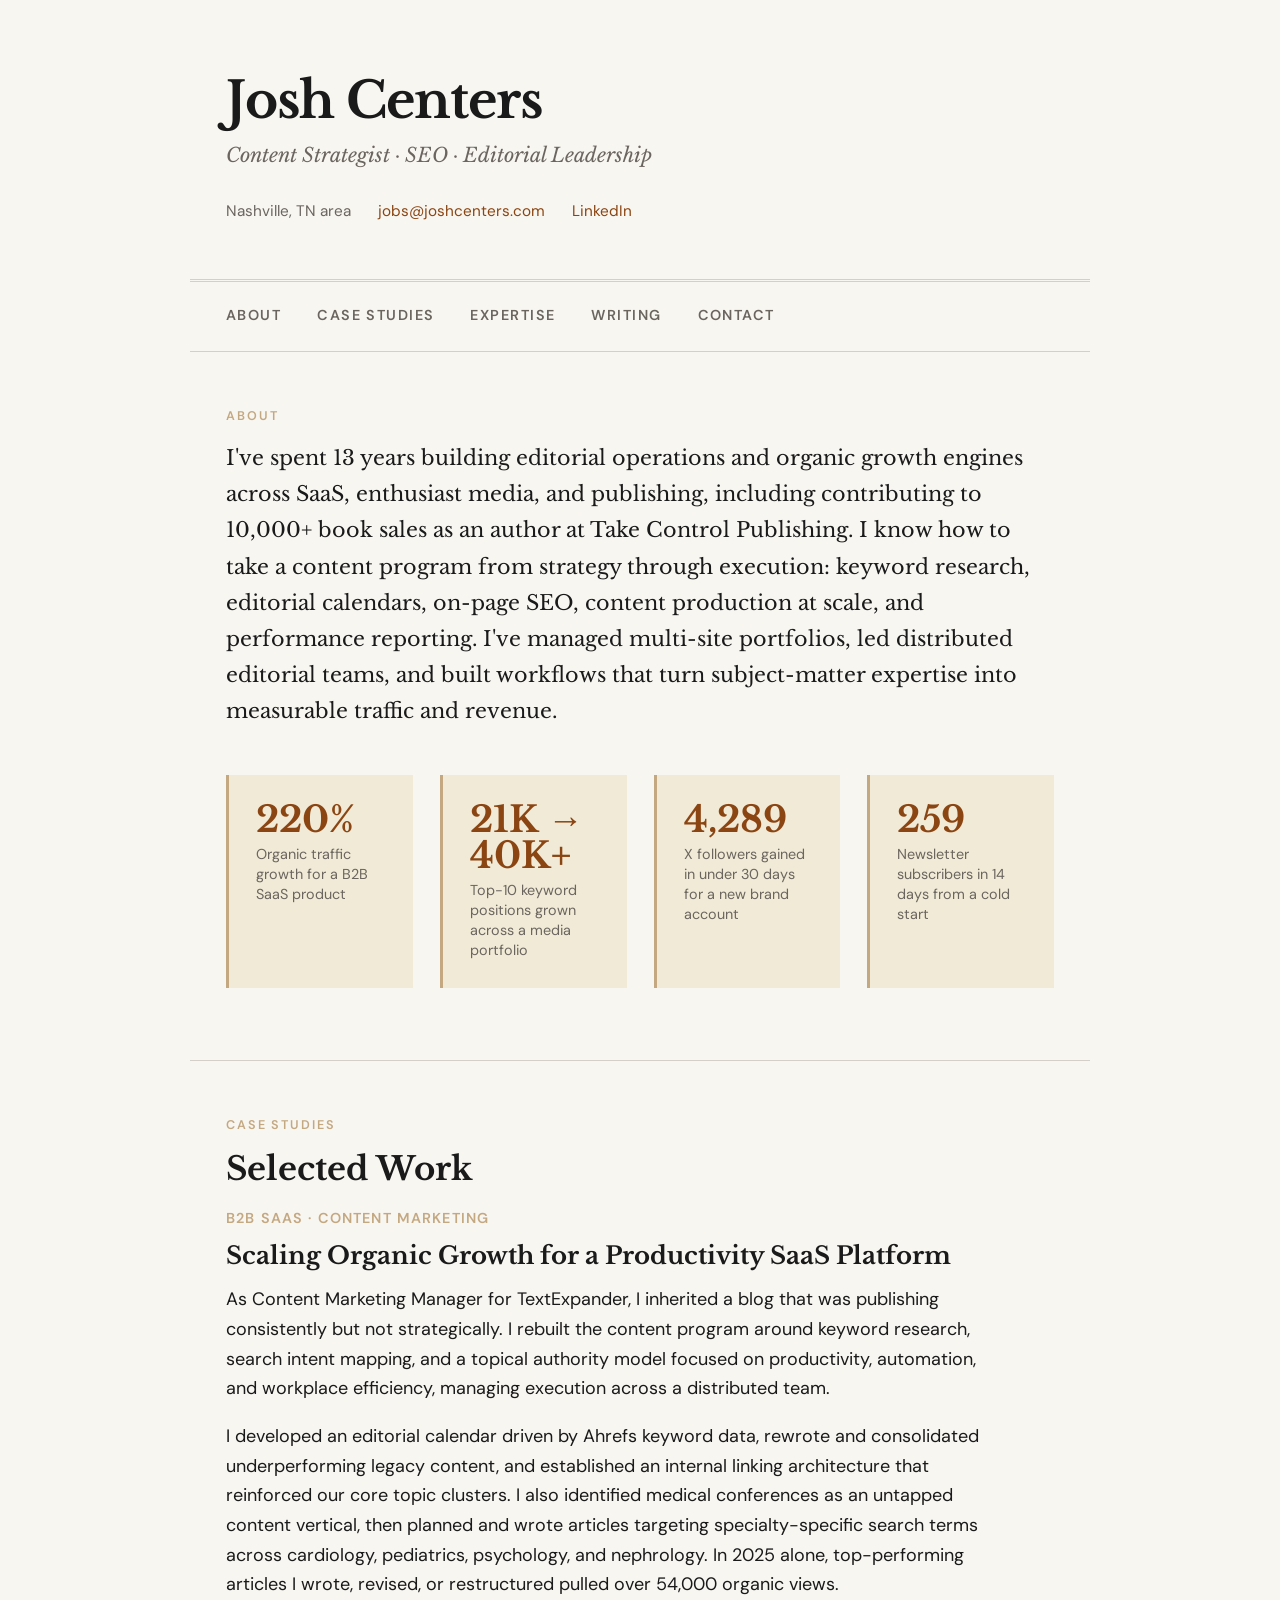
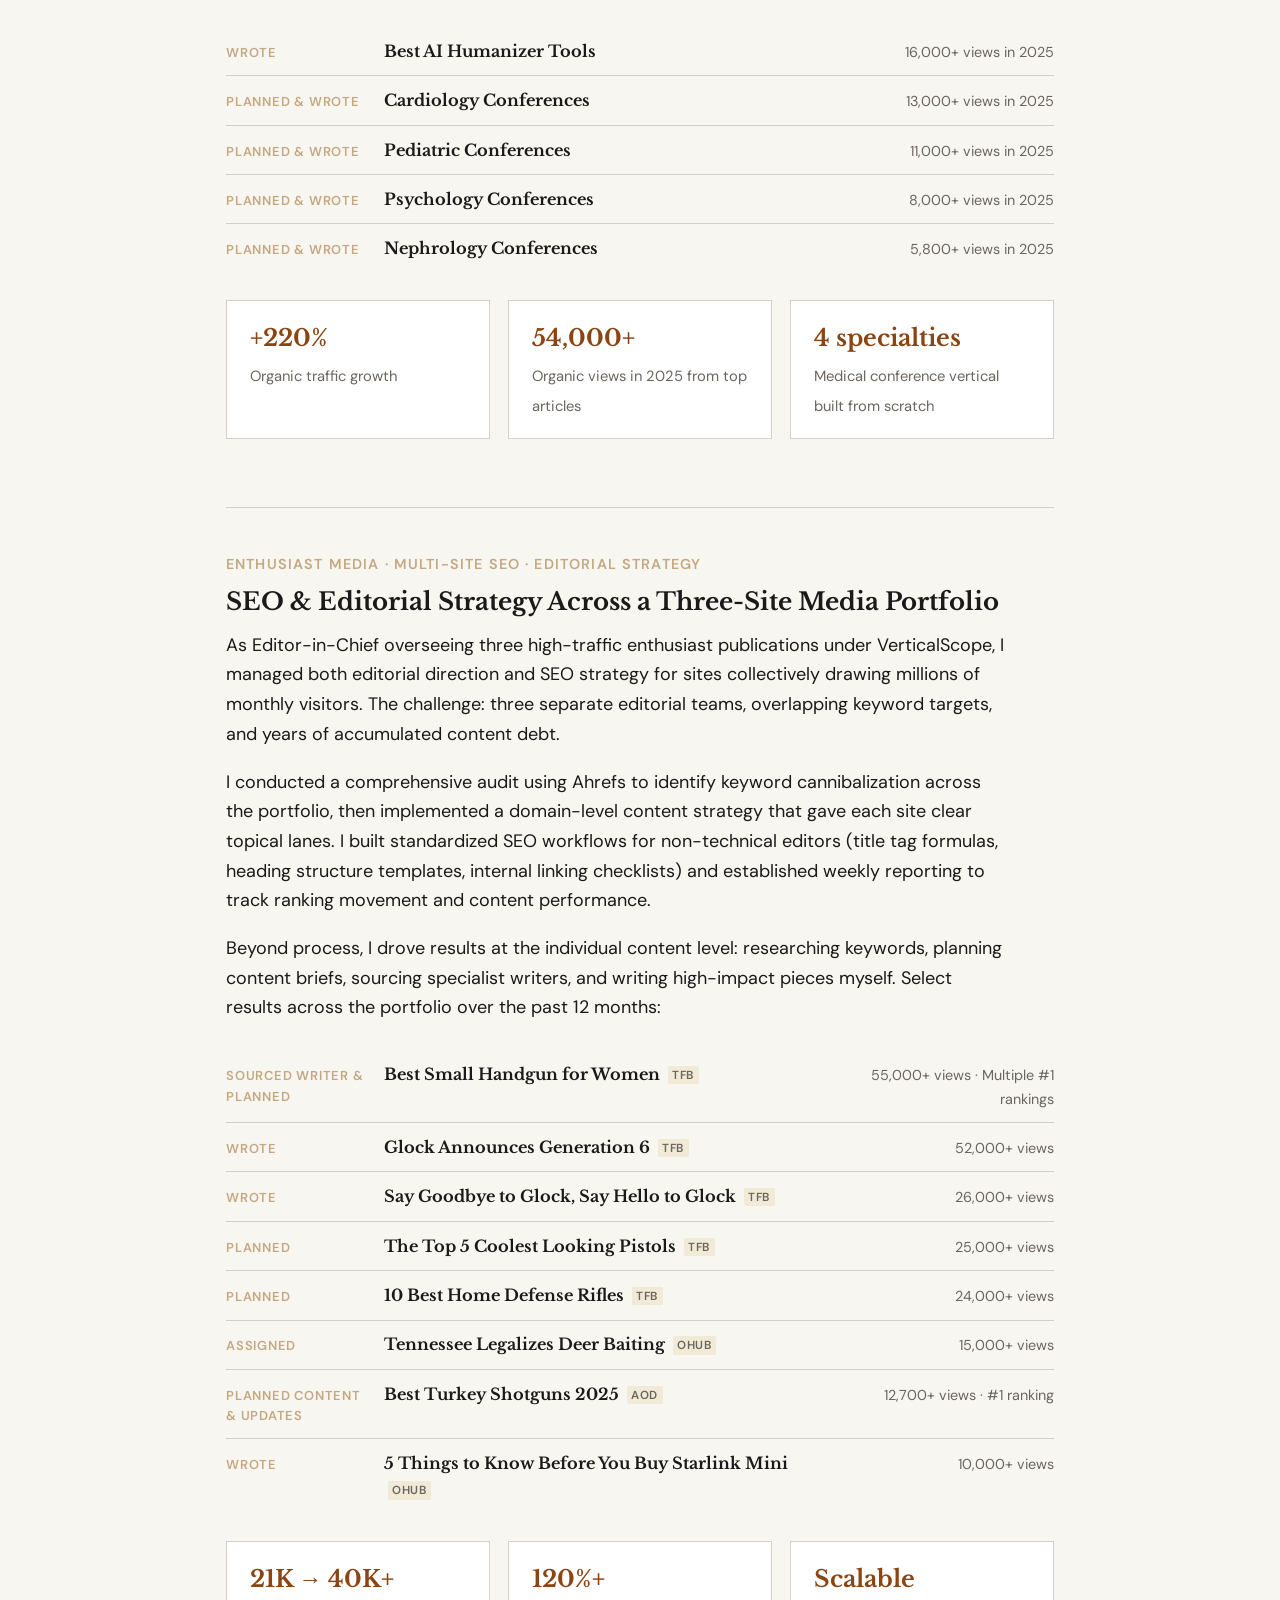
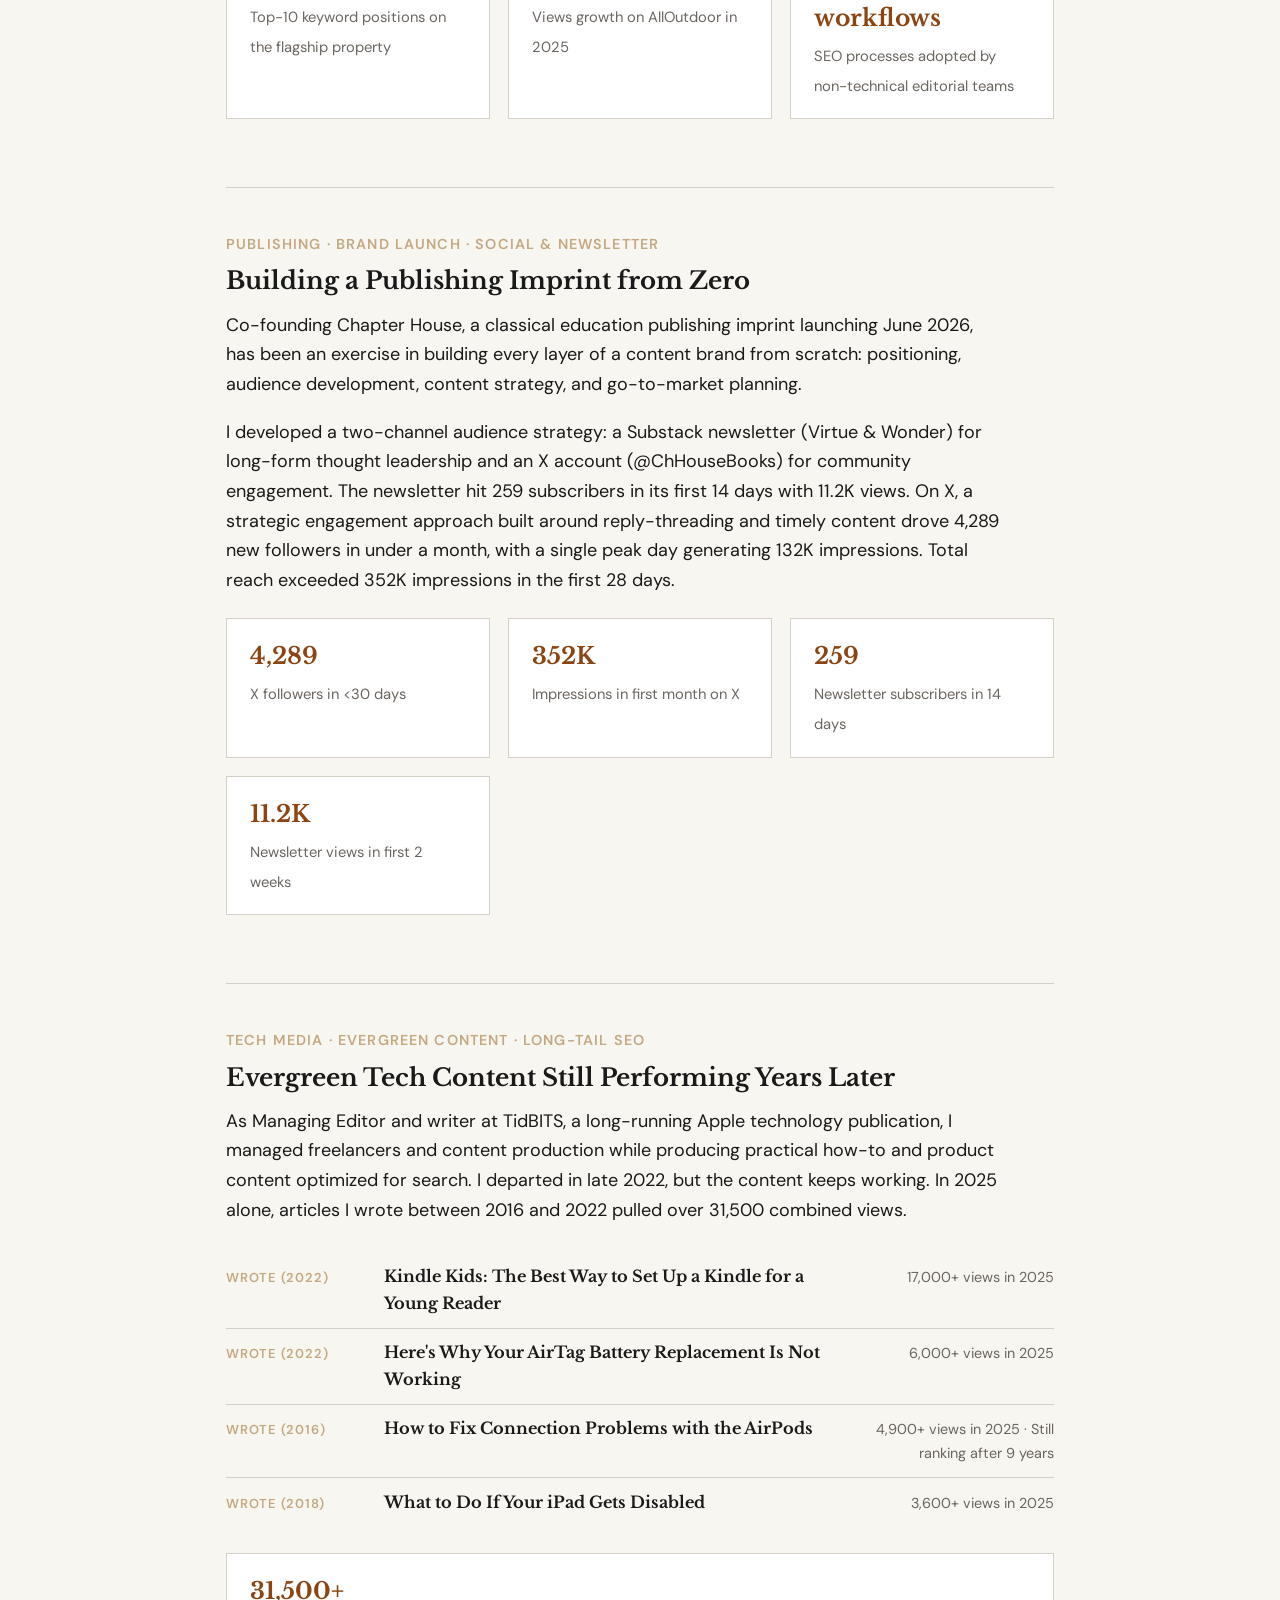
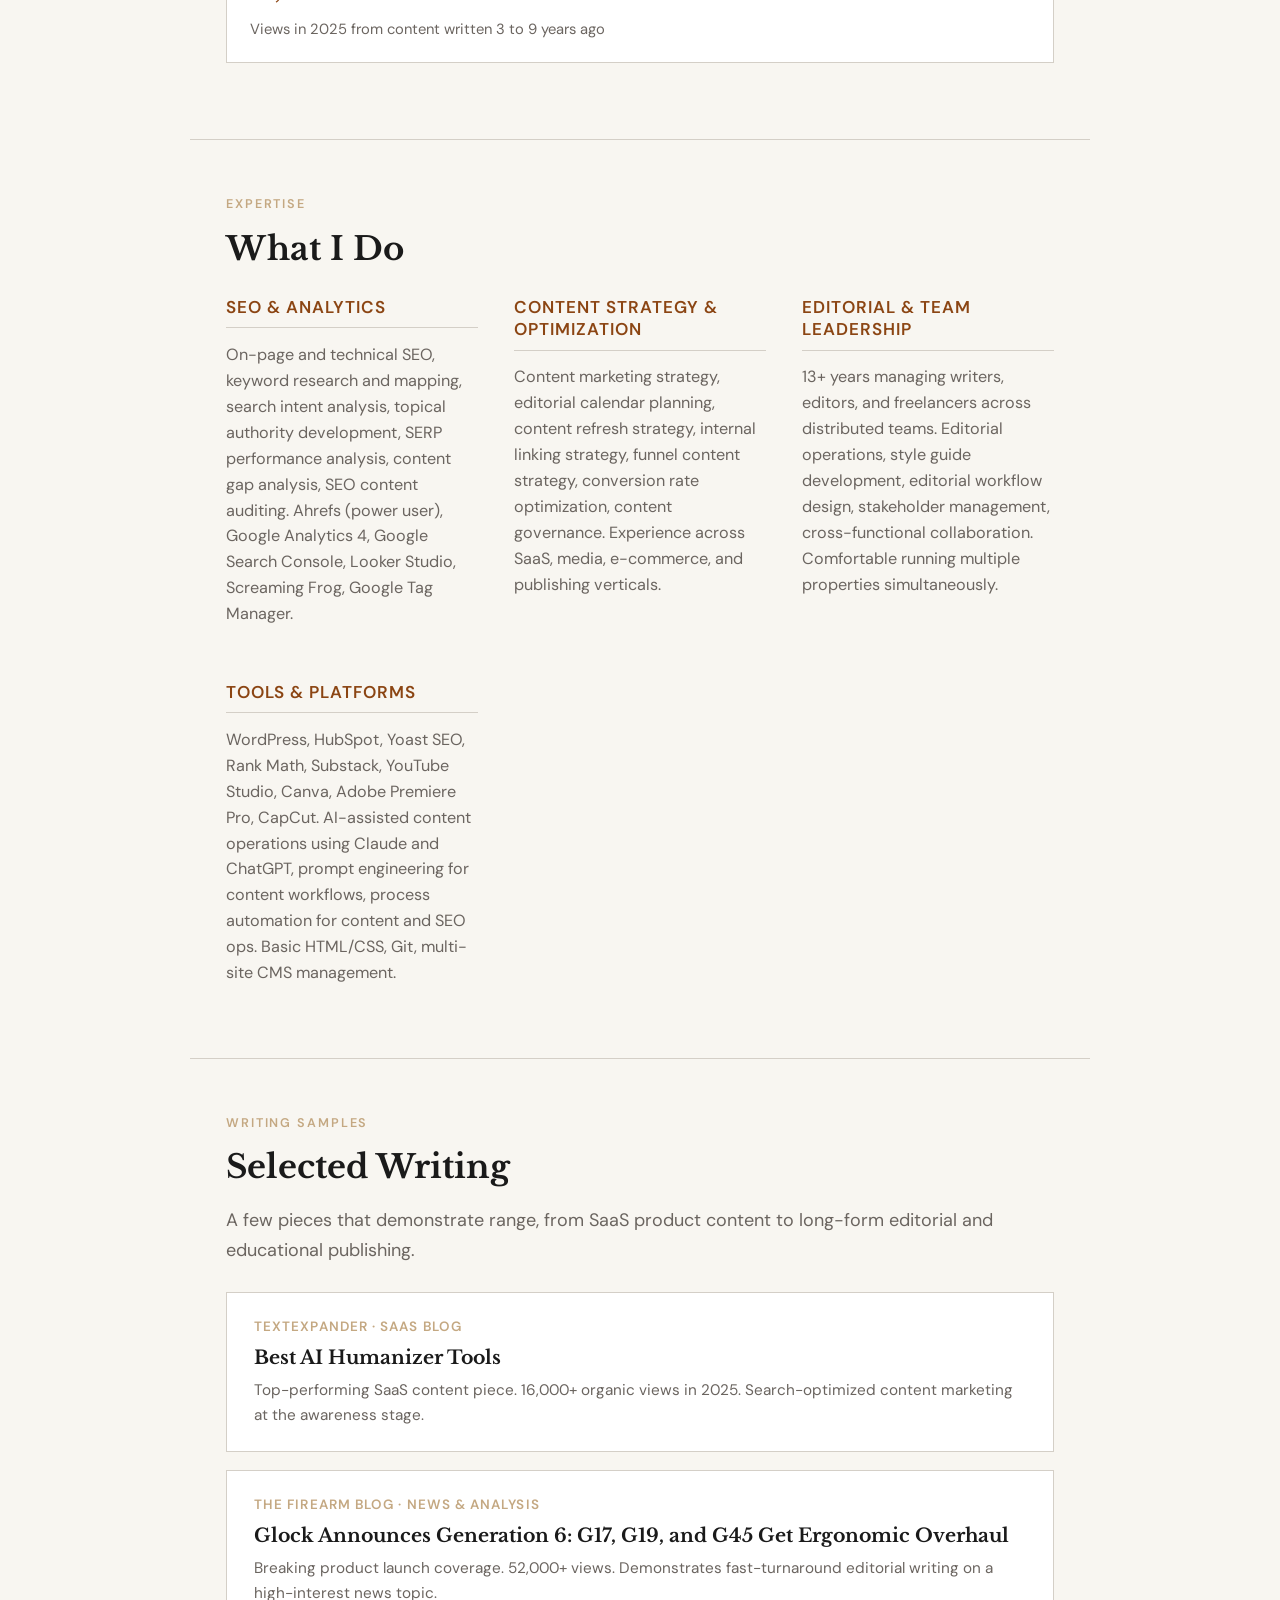
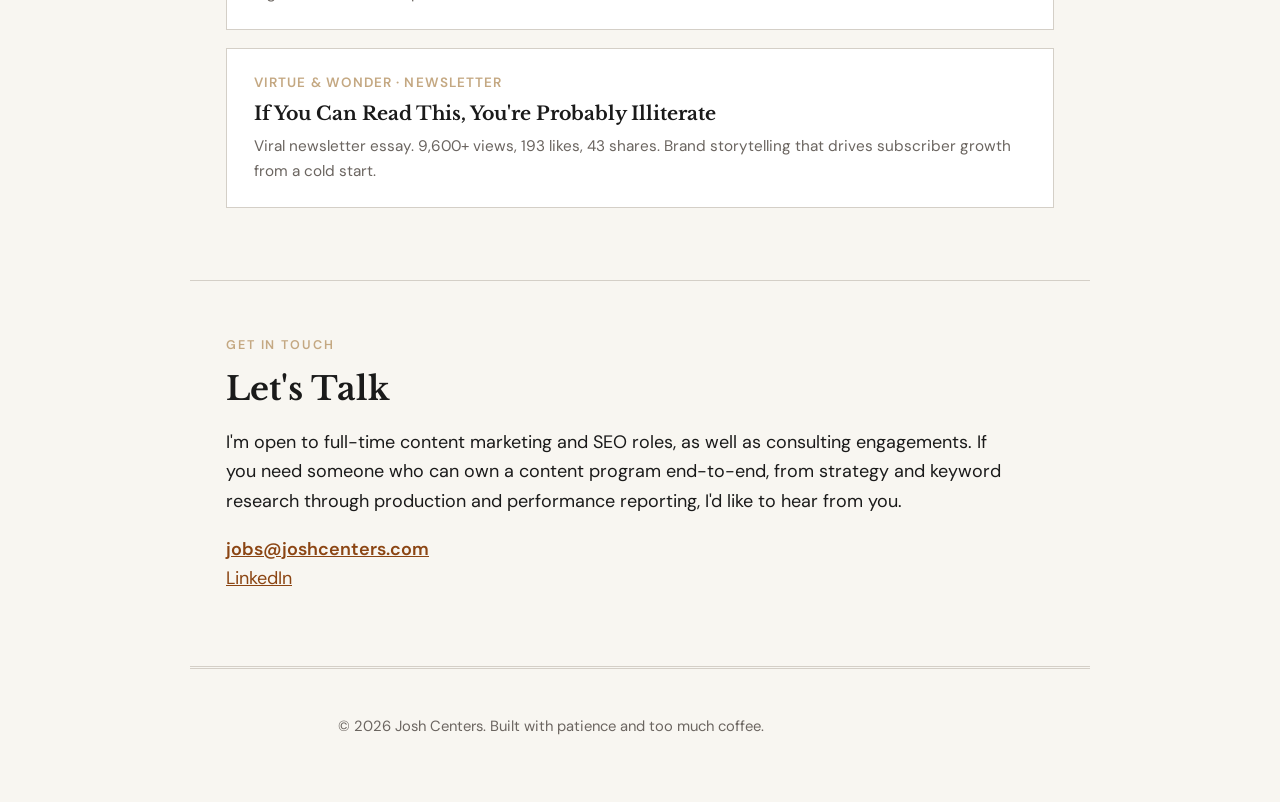
==== commit 23d99cd9: "Fixed columns" ====
--- a/index.html
+++ b/index.html
@@ -242,8 +242,8 @@
 
         .hit-item {
             display: grid;
-            grid-template-columns: 160px 1fr auto;
-            align-items: baseline;
+            grid-template-columns: 140px 1fr 200px;
+            align-items: first baseline;
             padding: 0.6rem 0;
             border-bottom: 1px solid var(--rule);
             gap: 1rem;
@@ -258,6 +258,13 @@
             letter-spacing: 0.06em;
             color: var(--warm);
             font-weight: 600;
+            line-height: 1.6;
+        }
+
+        .hit-stats {
+            font-size: 0.8rem;
+            color: var(--muted);
+            text-align: right;
         }
 
         .hit-title {
@@ -288,12 +295,6 @@
             border-radius: 2px;
             vertical-align: middle;
             margin-left: 0.3em;
-        }
-
-        .hit-stats {
-            font-size: 0.8rem;
-            color: var(--muted);
-            white-space: nowrap;
         }
 
         @media (max-width: 600px) {
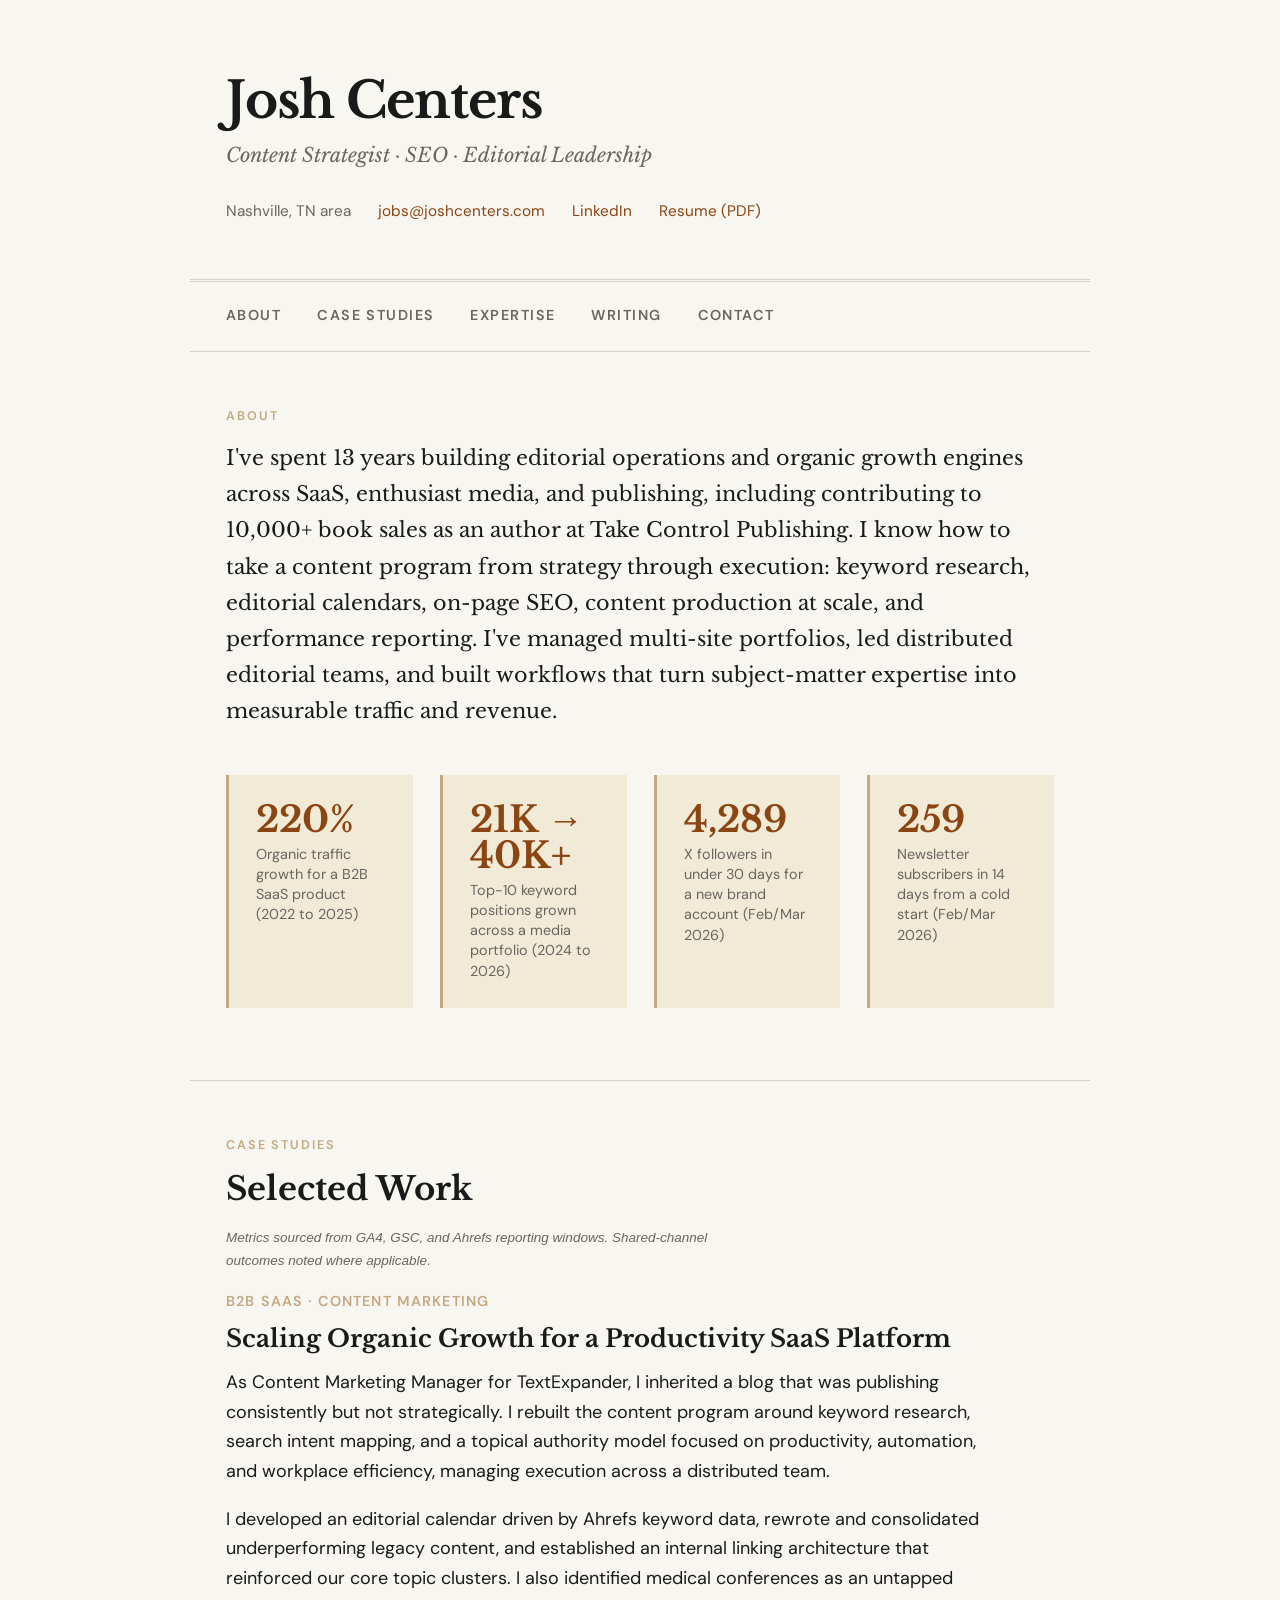
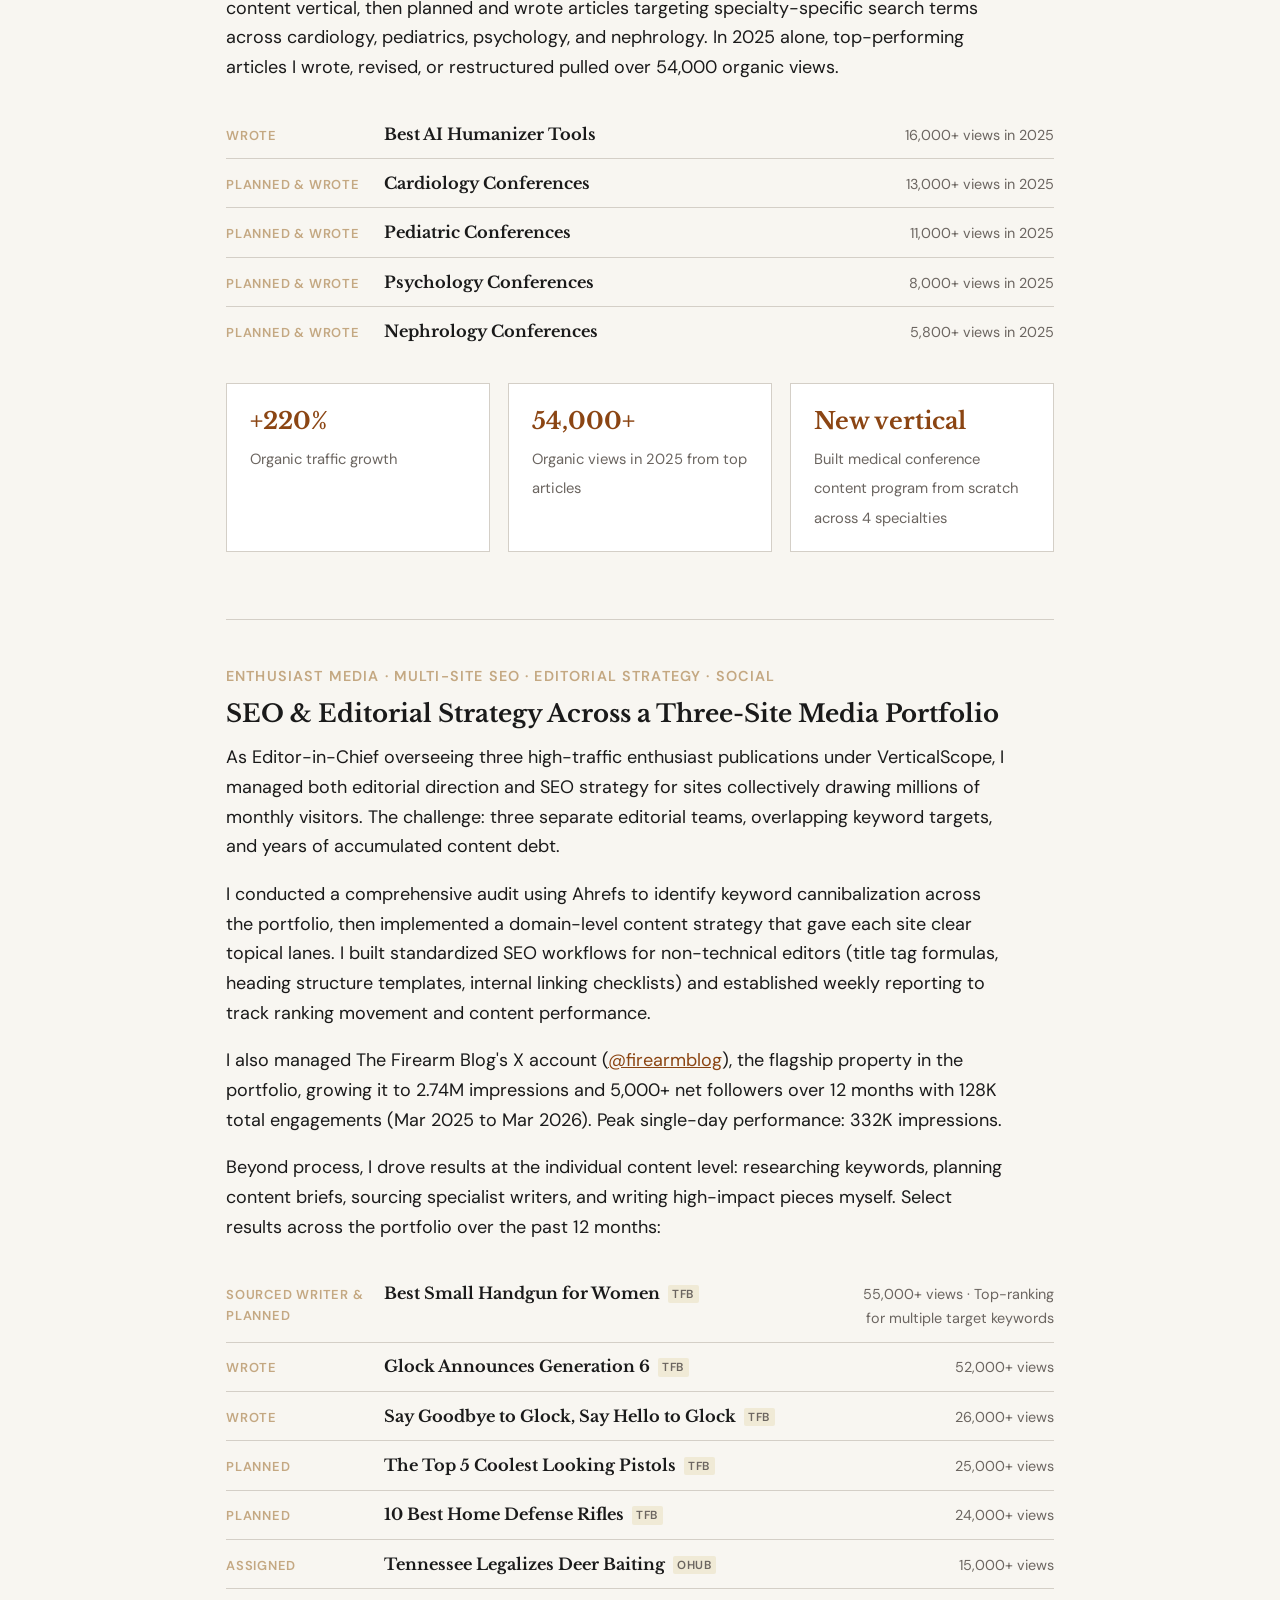
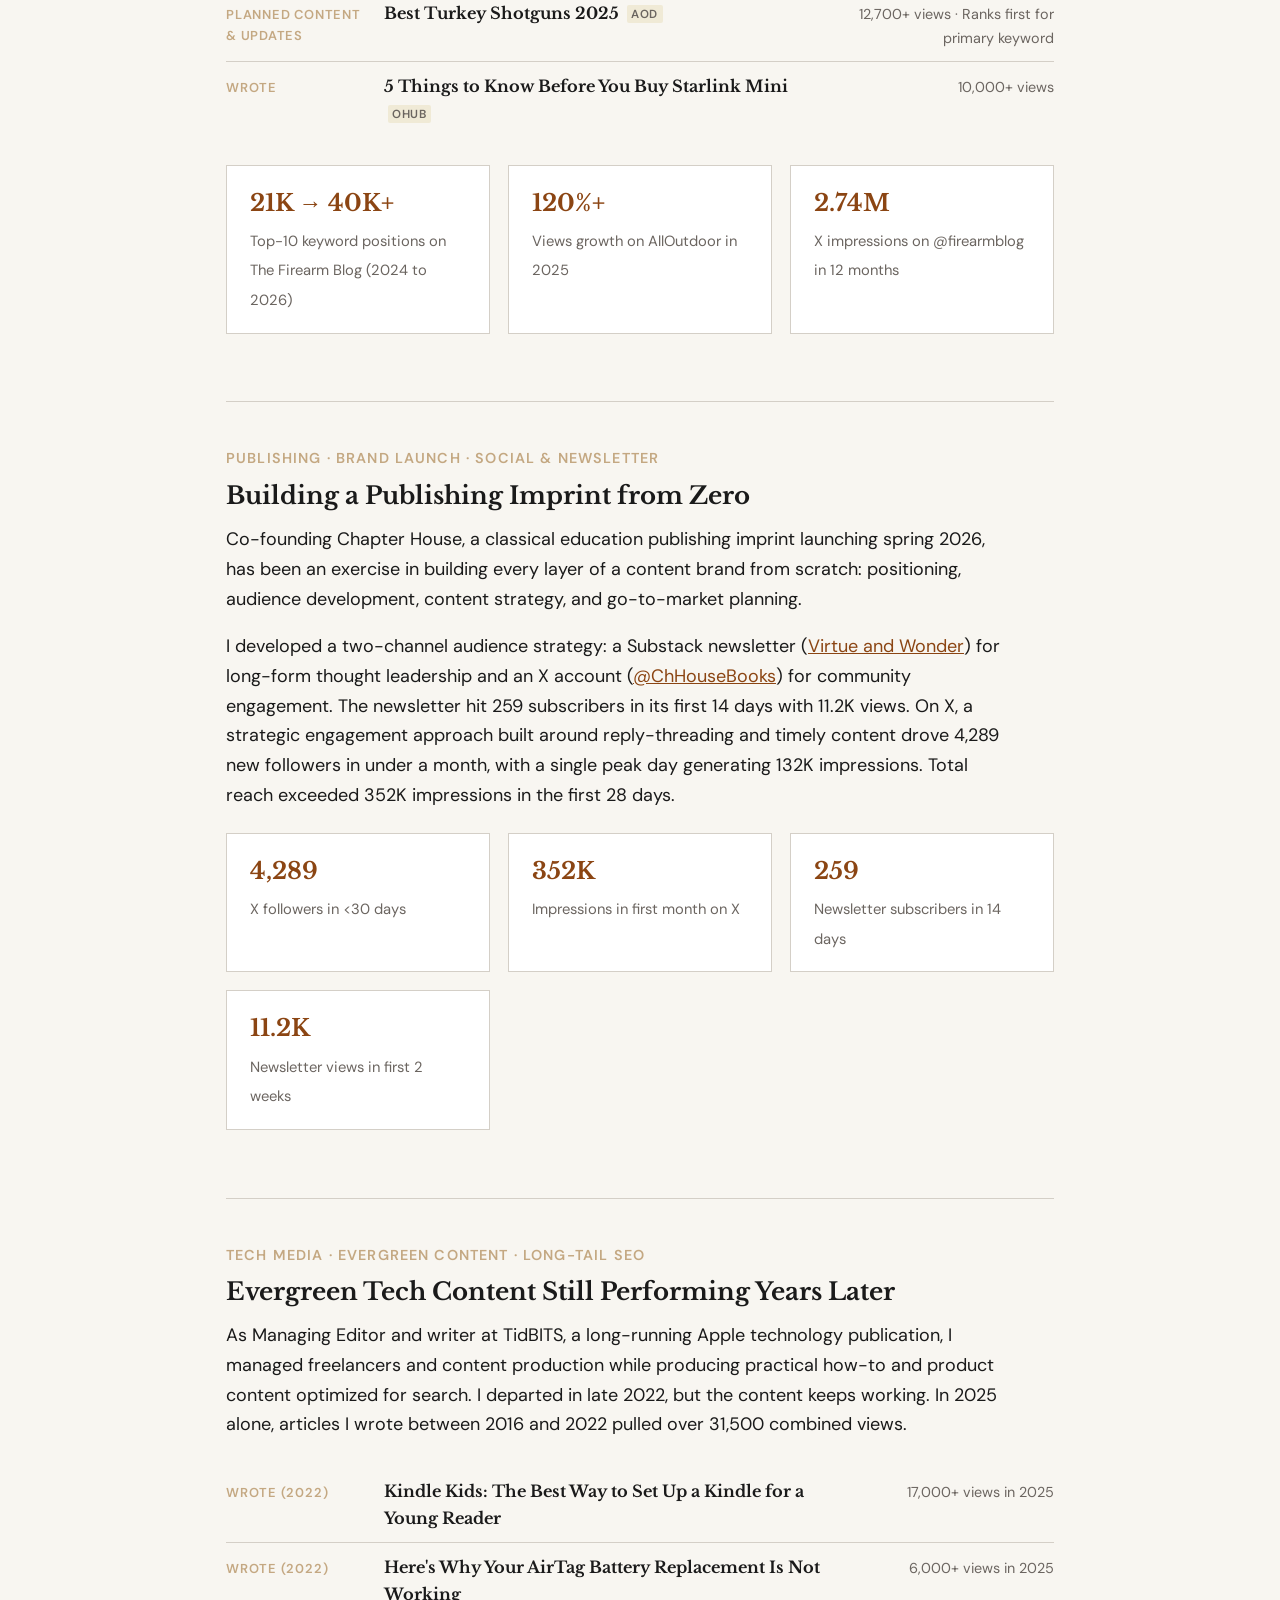
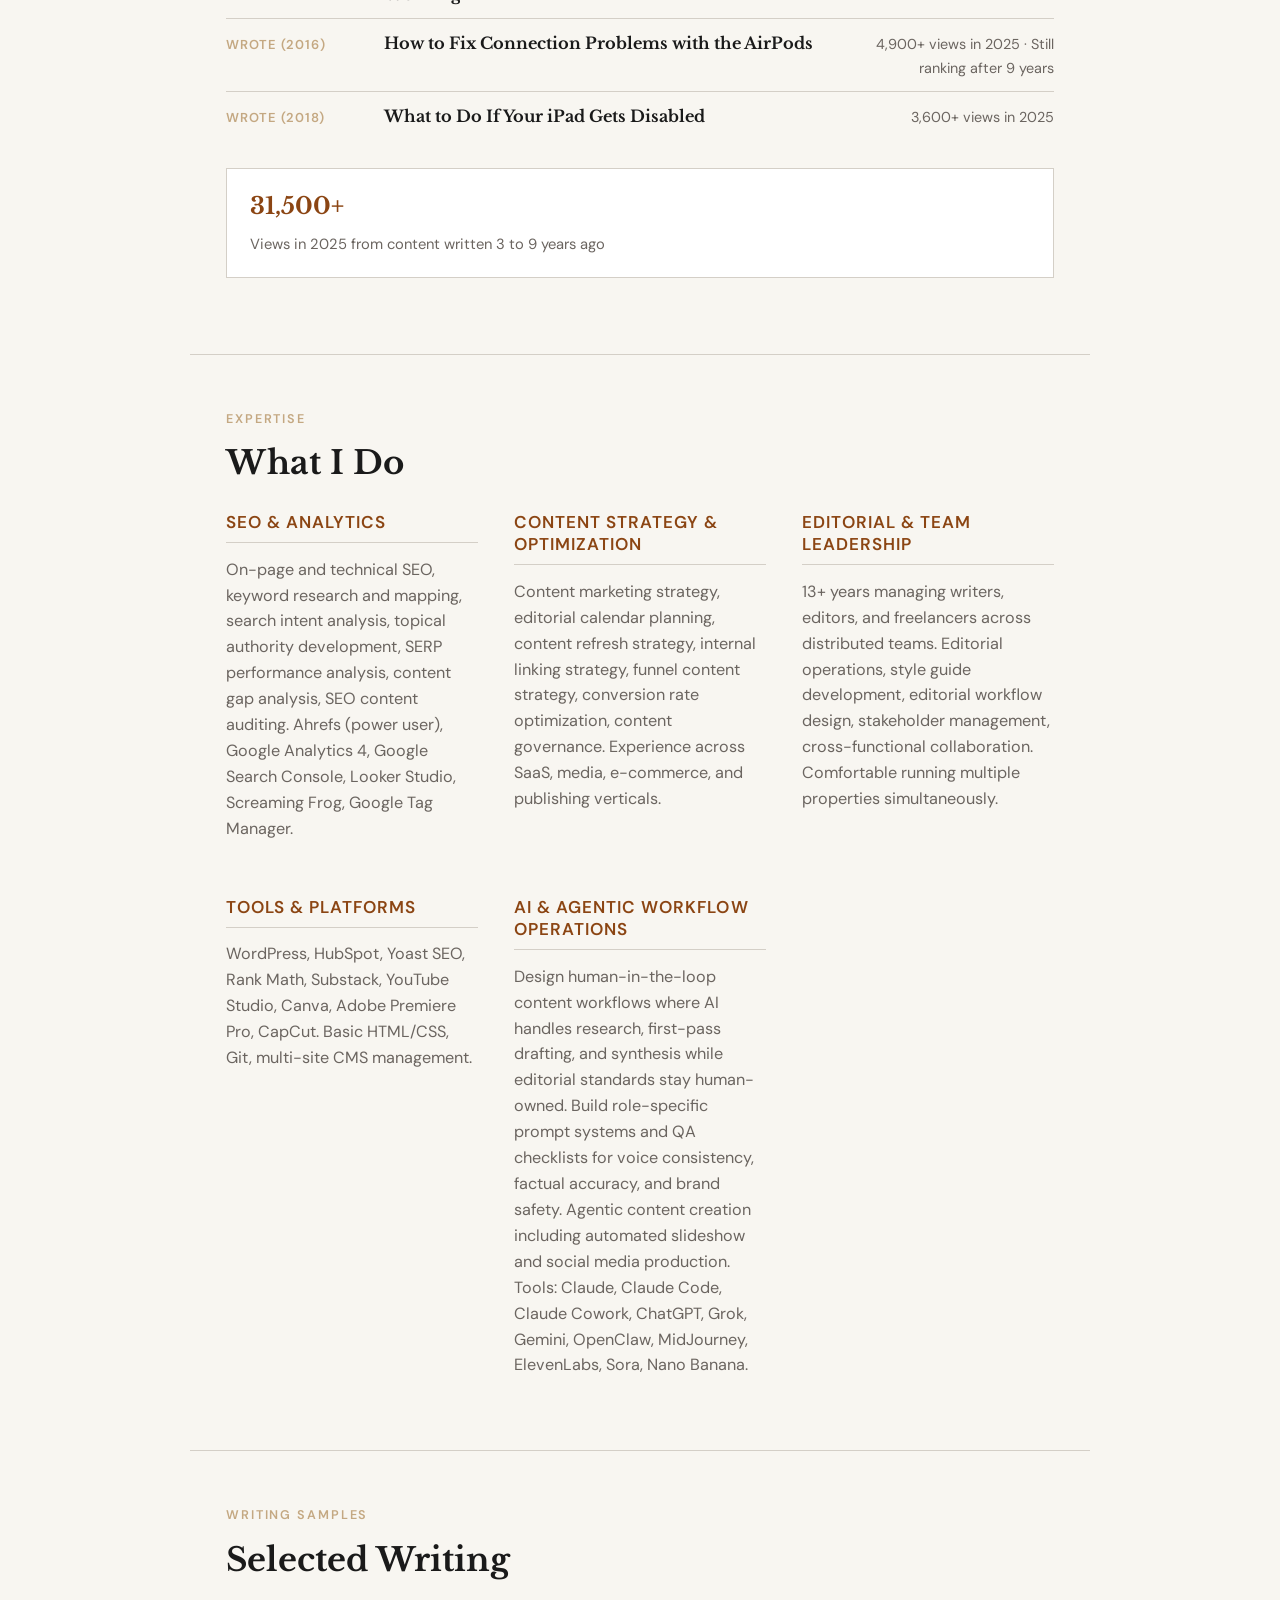
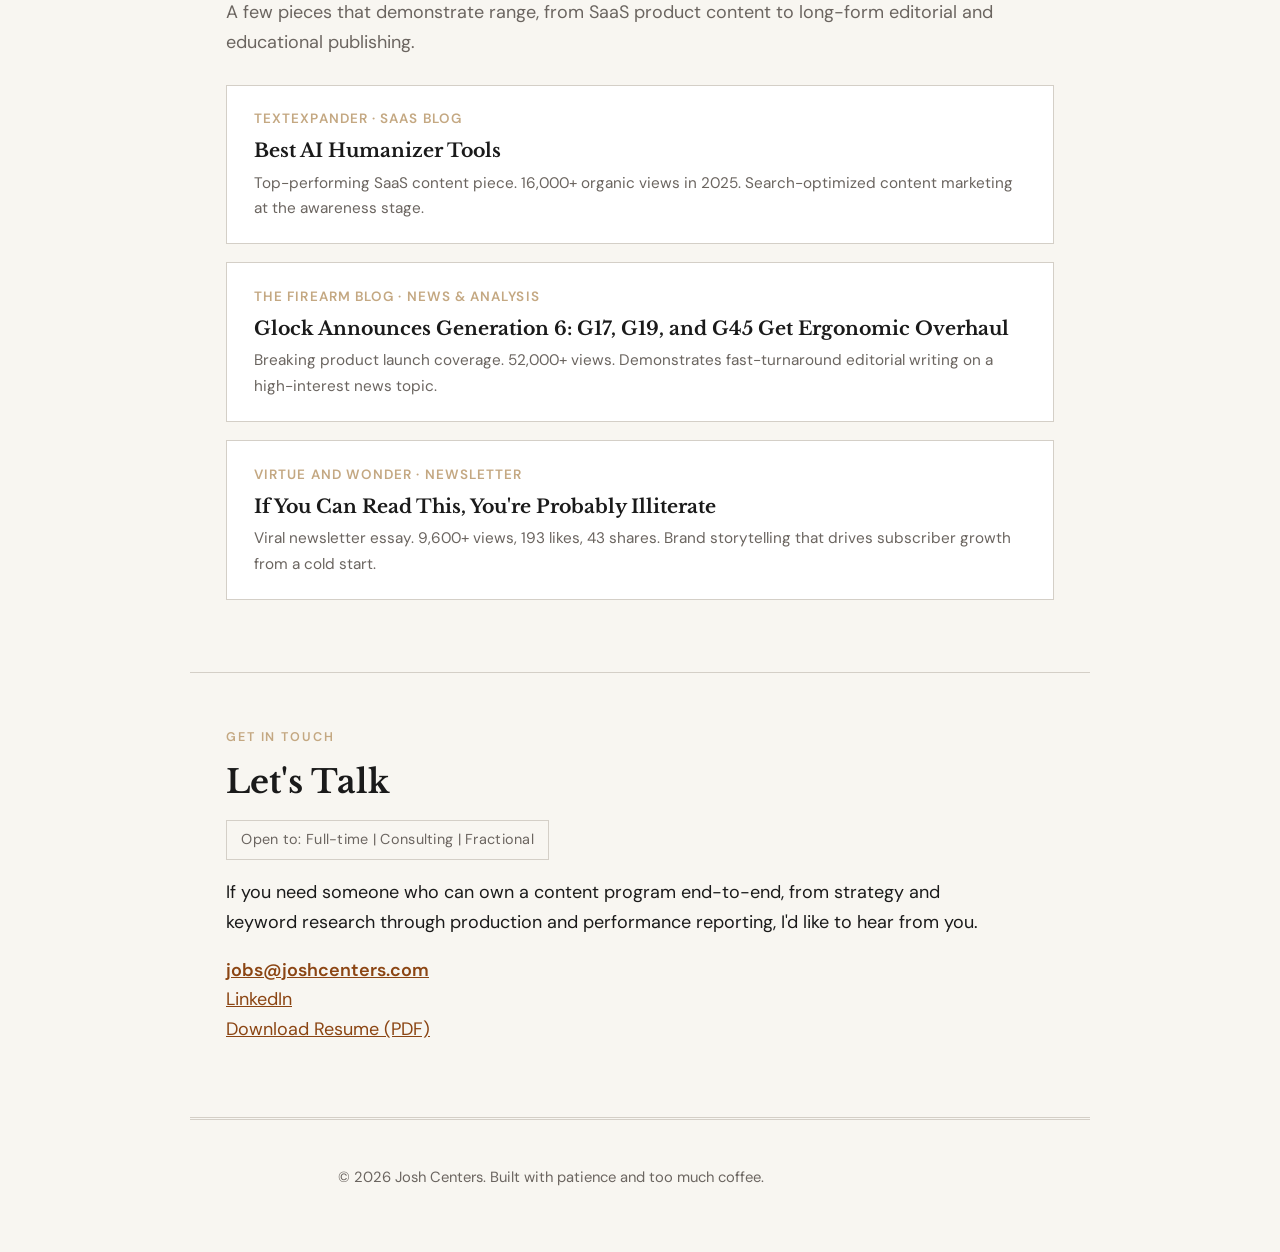
==== commit 27c5b305: "final tweaks, extra metadata" ====
--- a/index.html
+++ b/index.html
@@ -3,8 +3,26 @@
 <head>
     <meta charset="UTF-8">
     <meta name="viewport" content="width=device-width, initial-scale=1.0">
-    <title>Josh Centers | Content Strategist & SEO</title>
+    <title>Josh Centers | Content Strategist &amp; SEO</title>
     <meta name="description" content="13+ years driving organic growth for SaaS, media, and publishing brands. Content strategy, SEO, and editorial leadership.">
+    <meta property="og:title" content="Josh Centers | Content Strategist &amp; SEO">
+    <meta property="og:description" content="13+ years driving organic growth for SaaS, media, and publishing brands. Content strategy, SEO, and editorial leadership.">
+    <meta property="og:type" content="website">
+    <meta property="og:url" content="https://joshcenters.com">
+    <meta name="twitter:card" content="summary">
+    <meta name="twitter:title" content="Josh Centers | Content Strategist &amp; SEO">
+    <meta name="twitter:description" content="13+ years driving organic growth for SaaS, media, and publishing brands. Content strategy, SEO, and editorial leadership.">
+    <link rel="icon" type="image/svg+xml" href="favicon.svg">
+    <link rel="icon" type="image/png" href="favicon.png">
+    <meta property="og:title" content="Josh Centers | Content Strategist &amp; SEO">
+    <meta property="og:description" content="13+ years driving organic growth for SaaS, media, and publishing brands. Content strategy, SEO, and editorial leadership.">
+    <meta property="og:type" content="website">
+    <meta property="og:url" content="https://joshcenters.com">
+    <meta name="twitter:card" content="summary">
+    <meta name="twitter:title" content="Josh Centers | Content Strategist &amp; SEO">
+    <meta name="twitter:description" content="13+ years driving organic growth for SaaS, media, and publishing brands. Portfolio, case studies, and resume.">
+    <link rel="icon" type="image/svg+xml" href="favicon.svg">
+    <link rel="icon" type="image/png" href="favicon.png">
     <link rel="preconnect" href="https://fonts.googleapis.com">
     <link rel="preconnect" href="https://fonts.gstatic.com" crossorigin>
     <link href="https://fonts.googleapis.com/css2?family=Libre+Baskerville:ital,wght@0,400;0,700;1,400&family=DM+Sans:ital,opsz,wght@0,9..40,400;0,9..40,500;0,9..40,600;1,9..40,400&display=swap" rel="stylesheet">
@@ -384,6 +402,25 @@
             text-decoration: none;
         }
 
+        /* ---- INTEGRITY NOTE ---- */
+        .integrity-note {
+            font-size: 0.75rem;
+            color: var(--muted);
+            font-style: italic;
+            margin-top: 0.5rem;
+        }
+
+        /* ---- OPEN TO ---- */
+        .open-to {
+            display: inline-block;
+            font-size: 0.8rem;
+            color: var(--muted);
+            border: 1px solid var(--rule);
+            padding: 0.4rem 0.8rem;
+            margin-bottom: 1rem;
+            letter-spacing: 0.02em;
+        }
+
         /* ---- RESPONSIVE ---- */
         @media (max-width: 600px) {
             html { font-size: 16px; }
@@ -419,6 +456,7 @@
         <span>Nashville, TN area</span>
         <a href="mailto:jobs@joshcenters.com">jobs@joshcenters.com</a>
         <a href="https://www.linkedin.com/in/joshcenters/" target="_blank">LinkedIn</a>
+        <a href="https://joshcenters.com/josh-centers-resume.pdf" target="_blank">Resume (PDF)</a>
     </div>
 </header>
 
@@ -439,19 +477,19 @@
     <div class="stats">
         <div class="stat">
             <div class="stat-number">220%</div>
-            <div class="stat-label">Organic traffic growth for a B2B SaaS product</div>
+            <div class="stat-label">Organic traffic growth for a B2B SaaS product (2022 to 2025)</div>
         </div>
         <div class="stat">
             <div class="stat-number">21K → 40K+</div>
-            <div class="stat-label">Top-10 keyword positions grown across a media portfolio</div>
+            <div class="stat-label">Top-10 keyword positions grown across a media portfolio (2024 to 2026)</div>
         </div>
         <div class="stat">
             <div class="stat-number">4,289</div>
-            <div class="stat-label">X followers gained in under 30 days for a new brand account</div>
+            <div class="stat-label">X followers in under 30 days for a new brand account (Feb/Mar 2026)</div>
         </div>
         <div class="stat">
             <div class="stat-number">259</div>
-            <div class="stat-label">Newsletter subscribers in 14 days from a cold start</div>
+            <div class="stat-label">Newsletter subscribers in 14 days from a cold start (Feb/Mar 2026)</div>
         </div>
     </div>
 </section>
@@ -460,6 +498,7 @@
 <section id="work">
     <div class="section-label">Case Studies</div>
     <h2>Selected Work</h2>
+    <p class="integrity-note">Metrics sourced from GA4, GSC, and Ahrefs reporting windows. Shared-channel outcomes noted where applicable.</p>
 
     <!-- Case Study 1: TextExpander -->
     <div class="case-study">
@@ -510,21 +549,24 @@
                 <span>Organic views in 2025 from top articles</span>
             </div>
             <div class="result-item">
-                <strong>4 specialties</strong>
-                <span>Medical conference vertical built from scratch</span>
+                <strong>New vertical</strong>
+                <span>Built medical conference content program from scratch across 4 specialties</span>
             </div>
         </div>
     </div>
 
     <!-- Case Study 2: VerticalScope Portfolio -->
     <div class="case-study">
-        <div class="case-meta">Enthusiast Media · Multi-Site SEO · Editorial Strategy</div>
+        <div class="case-meta">Enthusiast Media · Multi-Site SEO · Editorial Strategy · Social</div>
         <h3>SEO &amp; Editorial Strategy Across a Three-Site Media Portfolio</h3>
         <p>
             As Editor-in-Chief overseeing three high-traffic enthusiast publications under VerticalScope, I managed both editorial direction and SEO strategy for sites collectively drawing millions of monthly visitors. The challenge: three separate editorial teams, overlapping keyword targets, and years of accumulated content debt.
         </p>
         <p>
             I conducted a comprehensive audit using Ahrefs to identify keyword cannibalization across the portfolio, then implemented a domain-level content strategy that gave each site clear topical lanes. I built standardized SEO workflows for non-technical editors (title tag formulas, heading structure templates, internal linking checklists) and established weekly reporting to track ranking movement and content performance.
+        </p>
+        <p>
+            I also managed The Firearm Blog's X account (<a href="https://x.com/firearmblog" target="_blank" style="color: var(--accent);">@firearmblog</a>), the flagship property in the portfolio, growing it to 2.74M impressions and 5,000+ net followers over 12 months with 128K total engagements (Mar 2025 to Mar 2026). Peak single-day performance: 332K impressions.
         </p>
         <p>
             Beyond process, I drove results at the individual content level: researching keywords, planning content briefs, sourcing specialist writers, and writing high-impact pieces myself. Select results across the portfolio over the past 12 months:
@@ -534,7 +576,7 @@
             <div class="hit-item">
                 <div class="hit-role">Sourced writer &amp; planned</div>
                 <div class="hit-title"><a href="https://www.thefirearmblog.com/blog/best-small-handgun-for-women-five-contenders-put-to-the-test-44823046" target="_blank">Best Small Handgun for Women</a> <span class="hit-pub-tag">TFB</span></div>
-                <div class="hit-stats">55,000+ views · Multiple #1 rankings</div>
+                <div class="hit-stats">55,000+ views · Top-ranking for multiple target keywords</div>
             </div>
             <div class="hit-item">
                 <div class="hit-role">Wrote</div>
@@ -564,7 +606,7 @@
             <div class="hit-item">
                 <div class="hit-role">Planned content &amp; updates</div>
                 <div class="hit-title"><a href="https://www.alloutdoor.com/2025/03/20/best-turkey-shotguns-2025/" target="_blank">Best Turkey Shotguns 2025</a> <span class="hit-pub-tag">AOD</span></div>
-                <div class="hit-stats">12,700+ views · #1 ranking</div>
+                <div class="hit-stats">12,700+ views · Ranks first for primary keyword</div>
             </div>
             <div class="hit-item">
                 <div class="hit-role">Wrote</div>
@@ -576,15 +618,15 @@
         <div class="results-grid">
             <div class="result-item">
                 <strong>21K → 40K+</strong>
-                <span>Top-10 keyword positions on the flagship property</span>
+                <span>Top-10 keyword positions on The Firearm Blog (2024 to 2026)</span>
             </div>
             <div class="result-item">
                 <strong>120%+</strong>
                 <span>Views growth on AllOutdoor in 2025</span>
             </div>
             <div class="result-item">
-                <strong>Scalable workflows</strong>
-                <span>SEO processes adopted by non-technical editorial teams</span>
+                <strong>2.74M</strong>
+                <span>X impressions on @firearmblog in 12 months</span>
             </div>
         </div>
     </div>
@@ -594,10 +636,10 @@
         <div class="case-meta">Publishing · Brand Launch · Social &amp; Newsletter</div>
         <h3>Building a Publishing Imprint from Zero</h3>
         <p>
-            Co-founding Chapter House, a classical education publishing imprint launching June 2026, has been an exercise in building every layer of a content brand from scratch: positioning, audience development, content strategy, and go-to-market planning.
-        </p>
-        <p>
-            I developed a two-channel audience strategy: a Substack newsletter (Virtue &amp; Wonder) for long-form thought leadership and an X account (@ChHouseBooks) for community engagement. The newsletter hit 259 subscribers in its first 14 days with 11.2K views. On X, a strategic engagement approach built around reply-threading and timely content drove 4,289 new followers in under a month, with a single peak day generating 132K impressions. Total reach exceeded 352K impressions in the first 28 days.
+            Co-founding Chapter House, a classical education publishing imprint launching spring 2026, has been an exercise in building every layer of a content brand from scratch: positioning, audience development, content strategy, and go-to-market planning.
+        </p>
+        <p>
+            I developed a two-channel audience strategy: a Substack newsletter (<a href="https://virtueandwonder.com/" target="_blank" style="color: var(--accent);">Virtue and Wonder</a>) for long-form thought leadership and an X account (<a href="https://x.com/chhousebooks" target="_blank" style="color: var(--accent);">@ChHouseBooks</a>) for community engagement. The newsletter hit 259 subscribers in its first 14 days with 11.2K views. On X, a strategic engagement approach built around reply-threading and timely content drove 4,289 new followers in under a month, with a single peak day generating 132K impressions. Total reach exceeded 352K impressions in the first 28 days.
         </p>
         <div class="results-grid">
             <div class="result-item">
@@ -676,7 +718,11 @@
         </div>
         <div class="skill-group">
             <h3>Tools &amp; Platforms</h3>
-            <p>WordPress, HubSpot, Yoast SEO, Rank Math, Substack, YouTube Studio, Canva, Adobe Premiere Pro, CapCut. AI-assisted content operations using Claude and ChatGPT, prompt engineering for content workflows, process automation for content and SEO ops. Basic HTML/CSS, Git, multi-site CMS management.</p>
+            <p>WordPress, HubSpot, Yoast SEO, Rank Math, Substack, YouTube Studio, Canva, Adobe Premiere Pro, CapCut. Basic HTML/CSS, Git, multi-site CMS management.</p>
+        </div>
+        <div class="skill-group">
+            <h3>AI &amp; Agentic Workflow Operations</h3>
+            <p>Design human-in-the-loop content workflows where AI handles research, first-pass drafting, and synthesis while editorial standards stay human-owned. Build role-specific prompt systems and QA checklists for voice consistency, factual accuracy, and brand safety. Agentic content creation including automated slideshow and social media production. Tools: Claude, Claude Code, Claude Cowork, ChatGPT, Grok, Gemini, OpenClaw, MidJourney, ElevenLabs, Sora, Nano Banana.</p>
         </div>
     </div>
 </section>
@@ -700,7 +746,7 @@
     </a>
 
     <a href="https://virtueandwonder.com/p/if-you-can-read-this-youre-probably" target="_blank" class="sample">
-        <div class="sample-pub">Virtue &amp; Wonder · Newsletter</div>
+        <div class="sample-pub">Virtue and Wonder · Newsletter</div>
         <div class="sample-title">If You Can Read This, You're Probably Illiterate</div>
         <div class="sample-desc">Viral newsletter essay. 9,600+ views, 193 likes, 43 shares. Brand storytelling that drives subscriber growth from a cold start.</div>
     </a>
@@ -710,12 +756,14 @@
 <section id="contact">
     <div class="section-label">Get in Touch</div>
     <h2>Let's Talk</h2>
+    <div class="open-to">Open to: Full-time  |  Consulting  |  Fractional</div>
     <p>
-        I'm open to full-time content marketing and SEO roles, as well as consulting engagements. If you need someone who can own a content program end-to-end, from strategy and keyword research through production and performance reporting, I'd like to hear from you.
+        If you need someone who can own a content program end-to-end, from strategy and keyword research through production and performance reporting, I'd like to hear from you.
     </p>
     <p>
         <a href="mailto:jobs@joshcenters.com" style="color: var(--accent); font-weight: 600;">jobs@joshcenters.com</a><br>
-        <a href="https://www.linkedin.com/in/joshcenters/" style="color: var(--accent);" target="_blank">LinkedIn</a>
+        <a href="https://www.linkedin.com/in/joshcenters/" style="color: var(--accent);" target="_blank">LinkedIn</a><br>
+        <a href="https://joshcenters.com/josh-centers-resume.pdf" style="color: var(--accent);" target="_blank">Download Resume (PDF)</a>
     </p>
 </section>
 
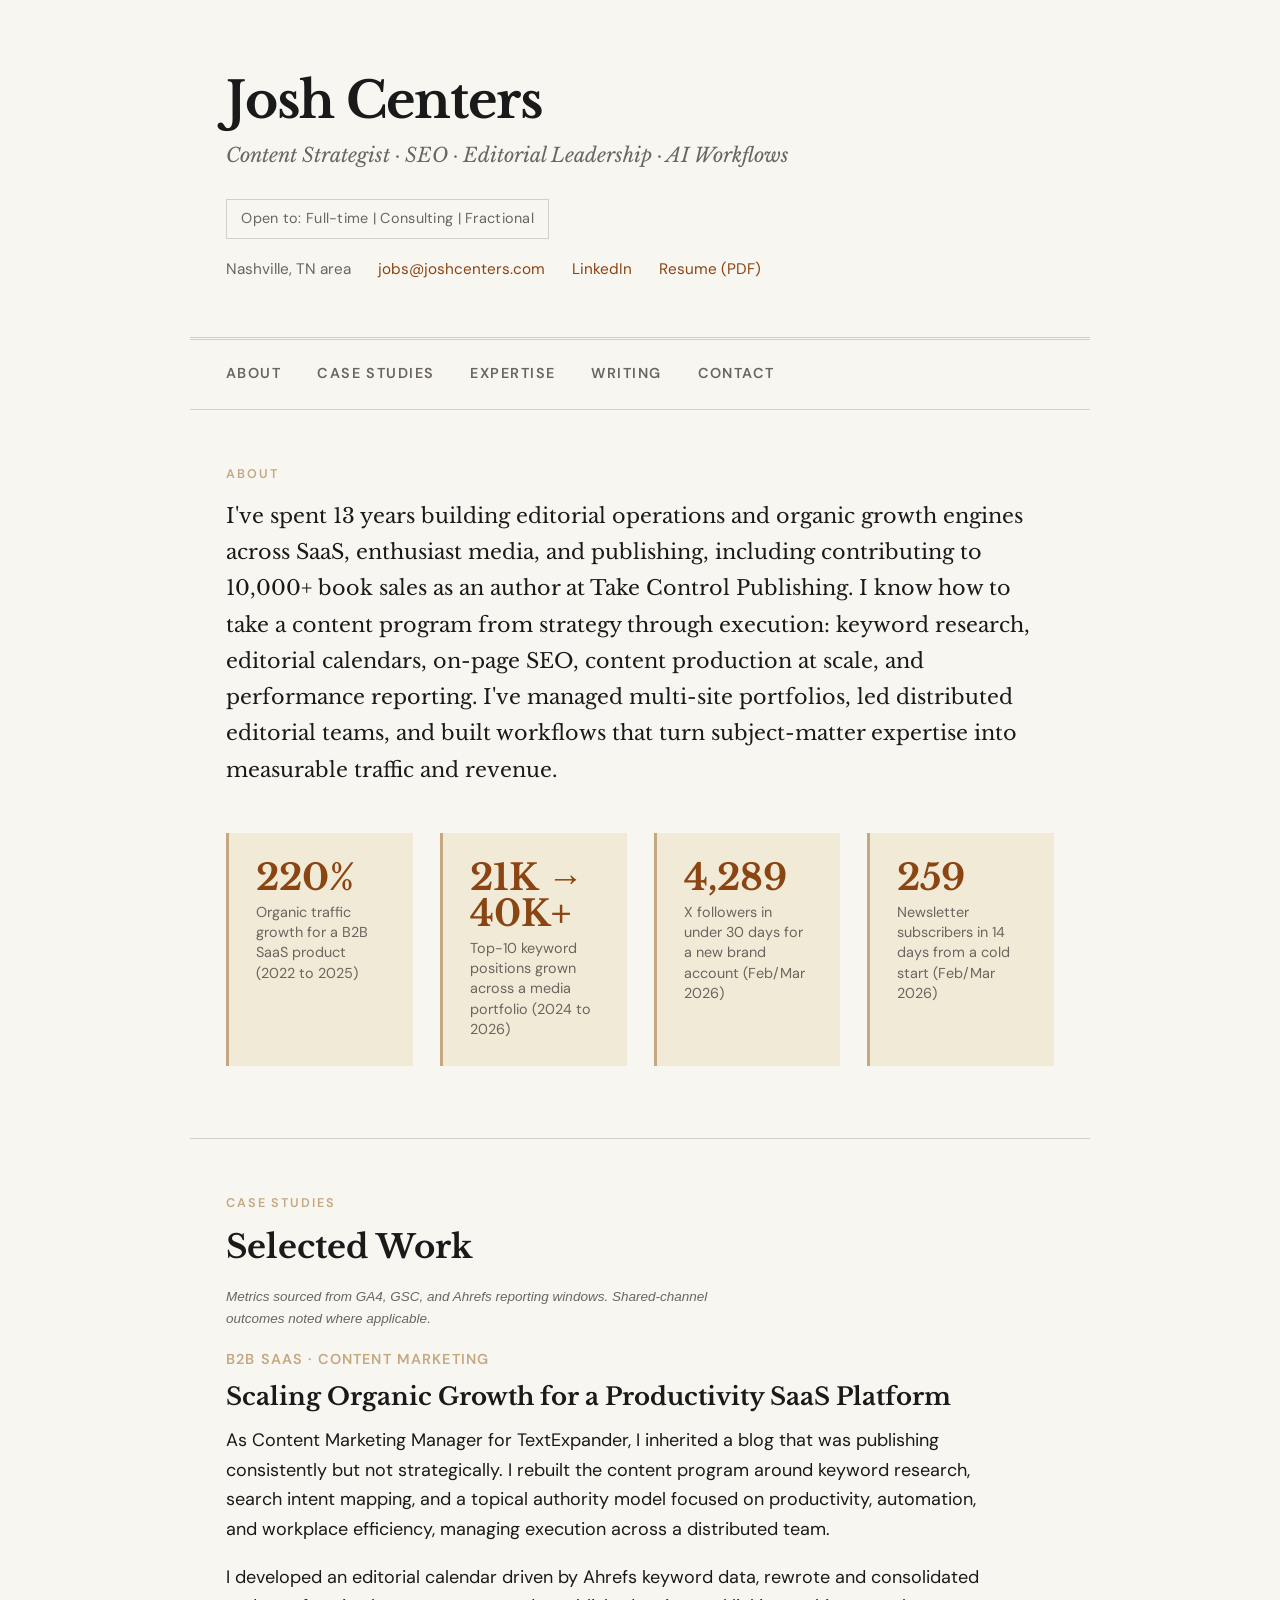
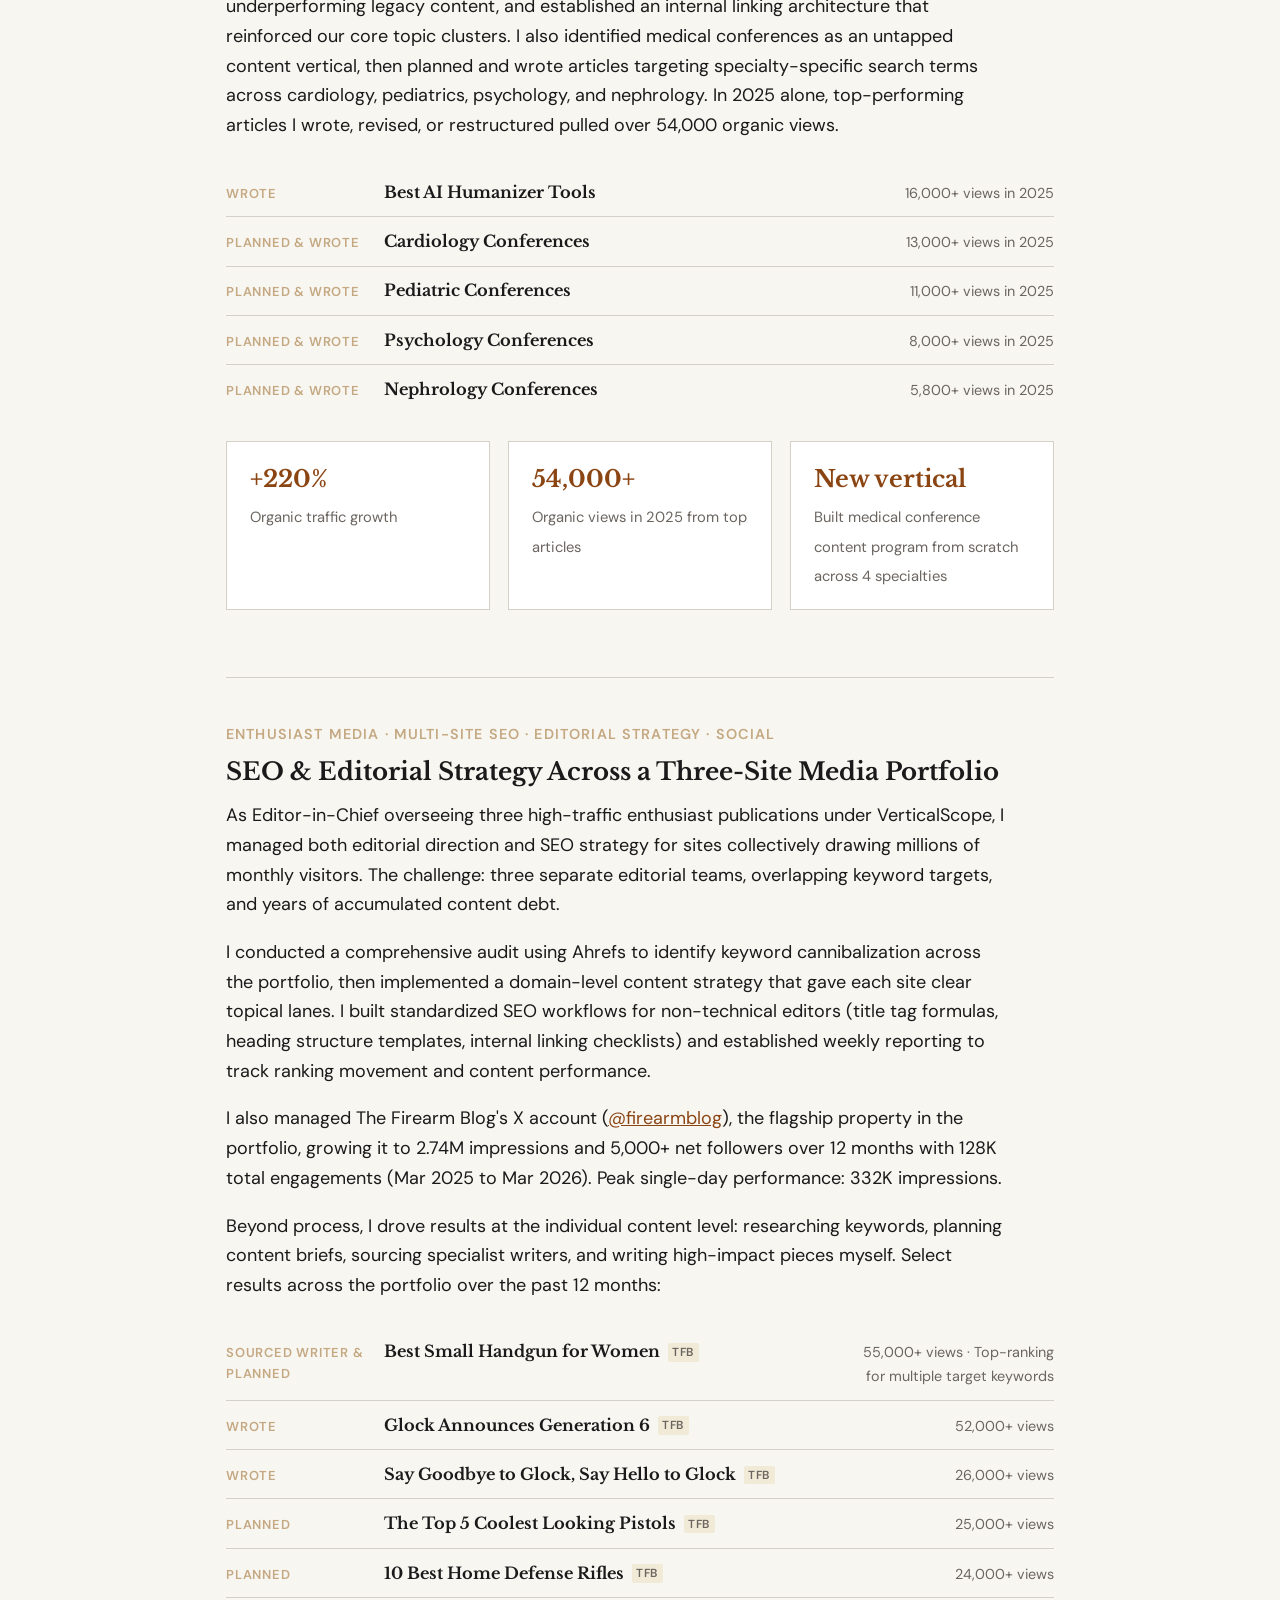
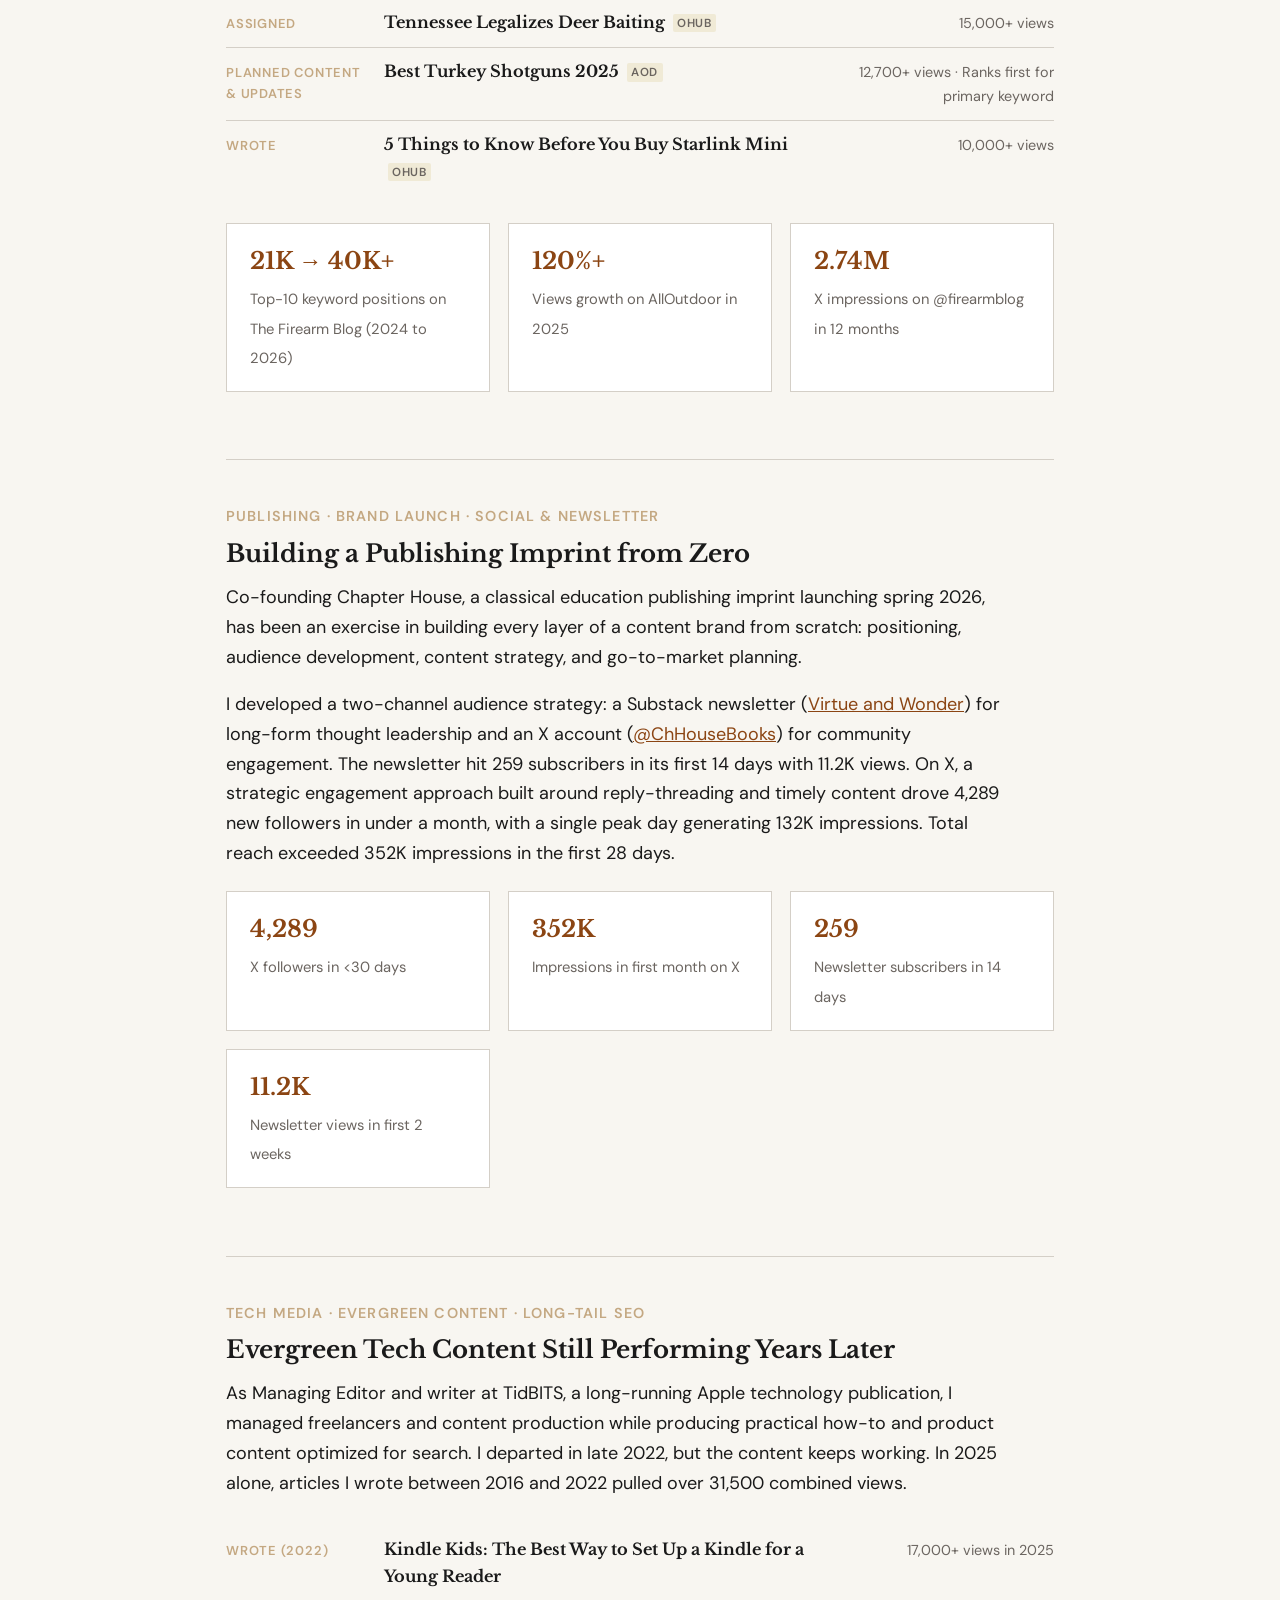
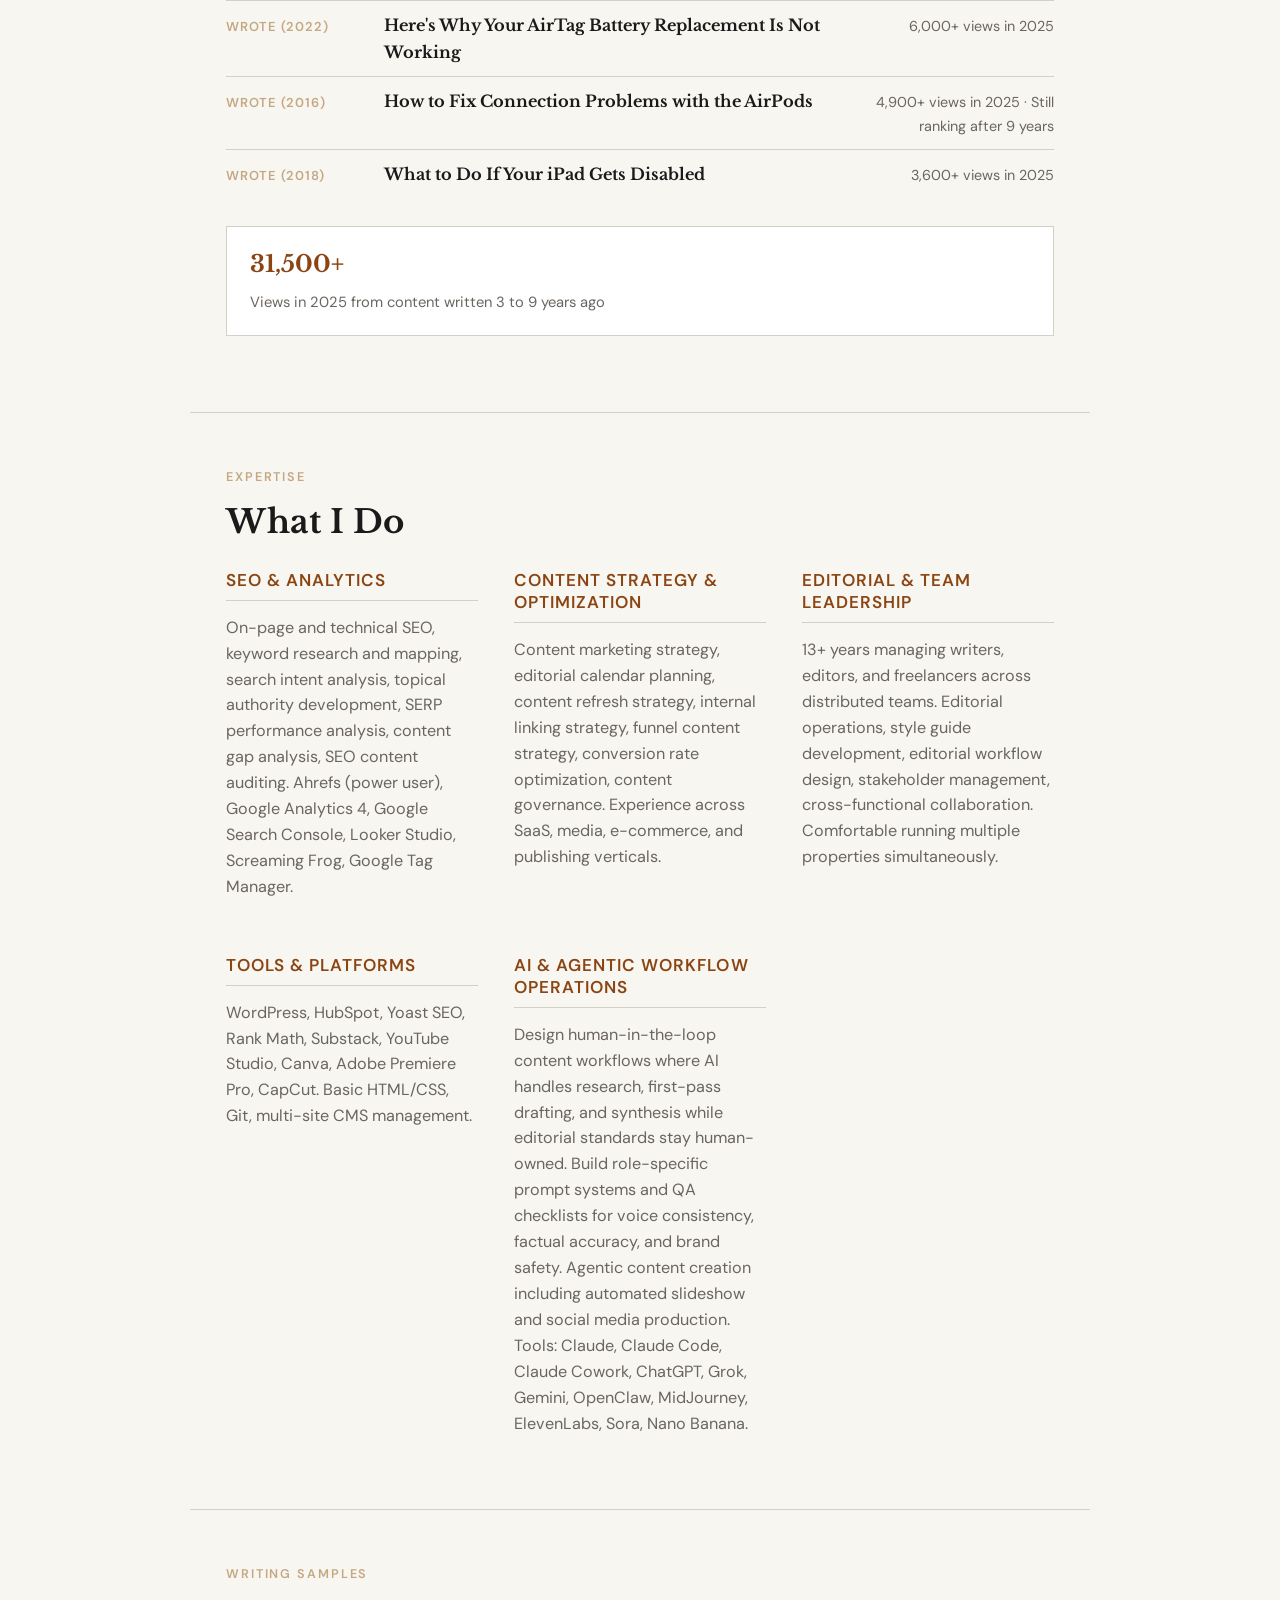
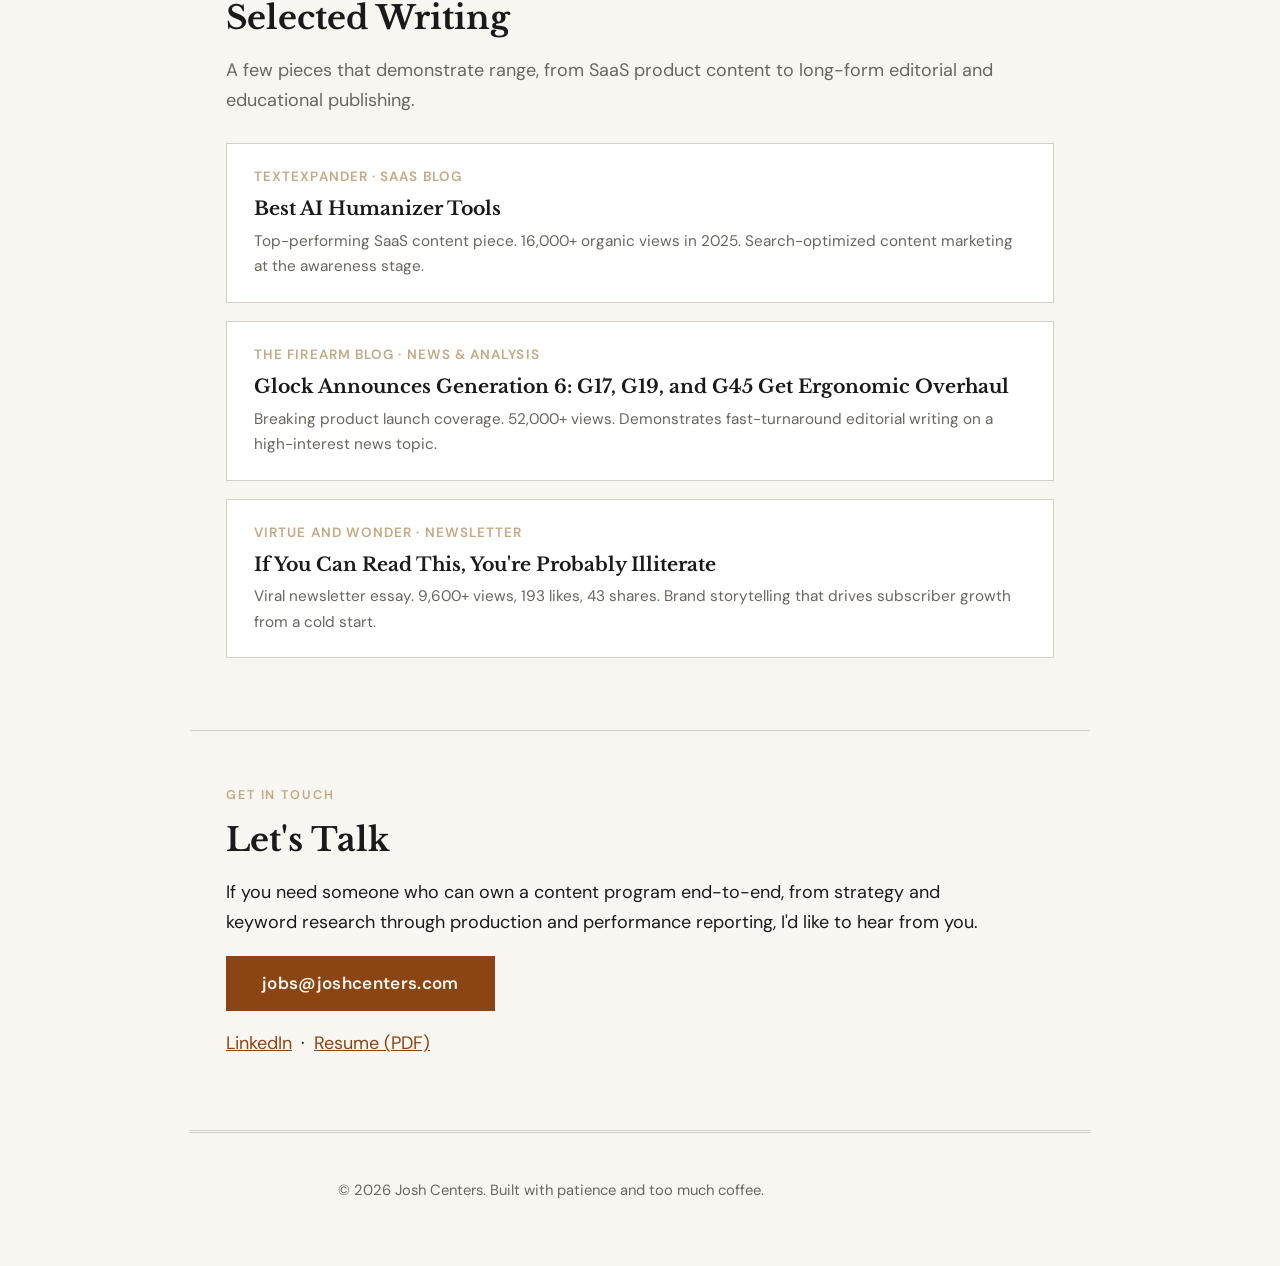
==== commit 3f90336a: "Improve header visibility and contact CTA Move availability badge and AI Workflows into header for i" ====
--- a/index.html
+++ b/index.html
@@ -421,6 +421,25 @@
             letter-spacing: 0.02em;
         }
 
+        /* ---- CTA BUTTON ---- */
+        .cta-button {
+            display: inline-block;
+            font-family: 'DM Sans', sans-serif;
+            font-size: 0.95rem;
+            font-weight: 600;
+            color: var(--paper);
+            background: var(--accent);
+            padding: 0.75rem 2rem;
+            text-decoration: none;
+            letter-spacing: 0.02em;
+            transition: background 0.2s, box-shadow 0.2s;
+        }
+
+        .cta-button:hover {
+            background: #6d3610;
+            box-shadow: 0 2px 8px rgba(0,0,0,0.12);
+        }
+
         /* ---- RESPONSIVE ---- */
         @media (max-width: 600px) {
             html { font-size: 16px; }
@@ -451,7 +470,8 @@
 
 <header>
     <h1>Josh Centers</h1>
-    <p class="tagline">Content Strategist · SEO · Editorial Leadership</p>
+    <p class="tagline">Content Strategist · SEO · Editorial Leadership · AI Workflows</p>
+    <div class="open-to">Open to: Full-time  |  Consulting  |  Fractional</div>
     <div class="contact-row">
         <span>Nashville, TN area</span>
         <a href="mailto:jobs@joshcenters.com">jobs@joshcenters.com</a>
@@ -756,14 +776,14 @@
 <section id="contact">
     <div class="section-label">Get in Touch</div>
     <h2>Let's Talk</h2>
-    <div class="open-to">Open to: Full-time  |  Consulting  |  Fractional</div>
     <p>
         If you need someone who can own a content program end-to-end, from strategy and keyword research through production and performance reporting, I'd like to hear from you.
     </p>
     <p>
-        <a href="mailto:jobs@joshcenters.com" style="color: var(--accent); font-weight: 600;">jobs@joshcenters.com</a><br>
-        <a href="https://www.linkedin.com/in/joshcenters/" style="color: var(--accent);" target="_blank">LinkedIn</a><br>
-        <a href="https://joshcenters.com/josh-centers-resume.pdf" style="color: var(--accent);" target="_blank">Download Resume (PDF)</a>
+        <a href="mailto:jobs@joshcenters.com" class="cta-button">jobs@joshcenters.com</a>
+    </p>
+    <p>
+        <a href="https://www.linkedin.com/in/joshcenters/" style="color: var(--accent);" target="_blank">LinkedIn</a>&ensp;·&ensp;<a href="https://joshcenters.com/josh-centers-resume.pdf" style="color: var(--accent);" target="_blank">Resume (PDF)</a>
     </p>
 </section>
 
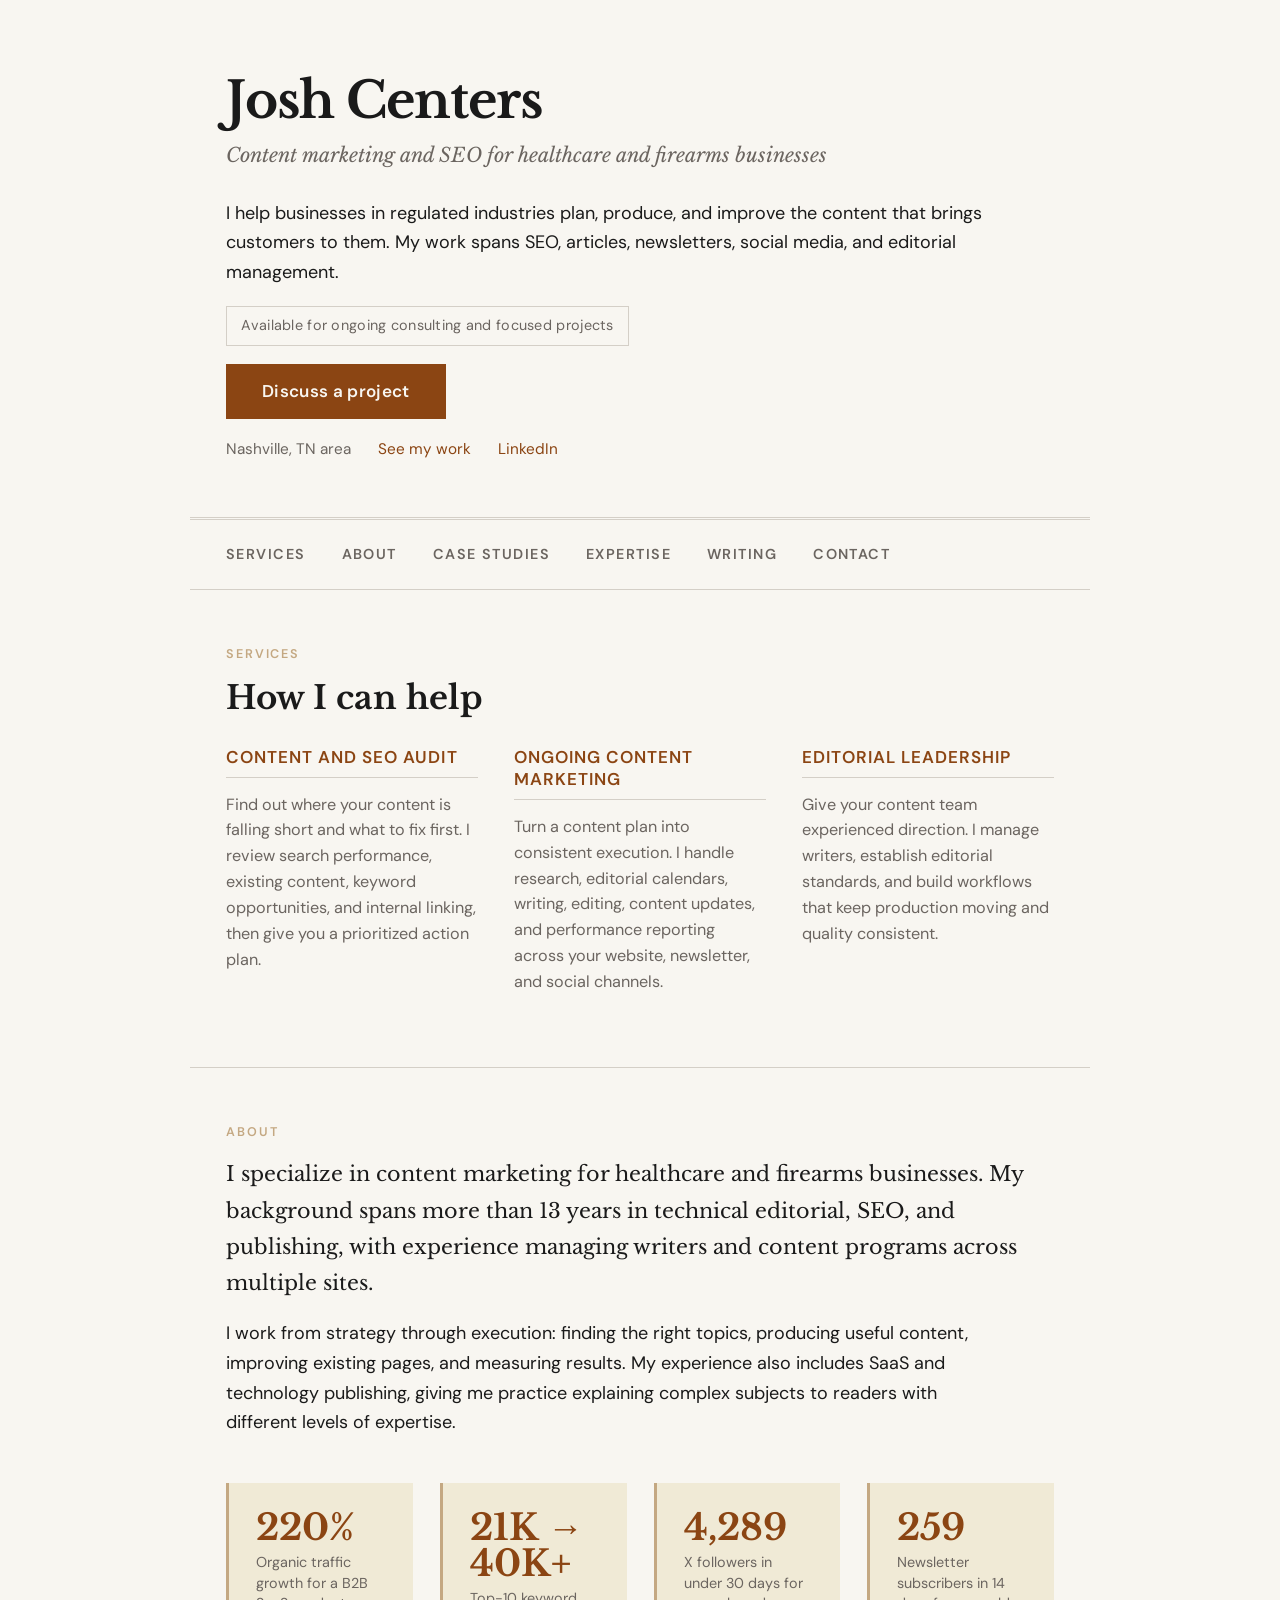
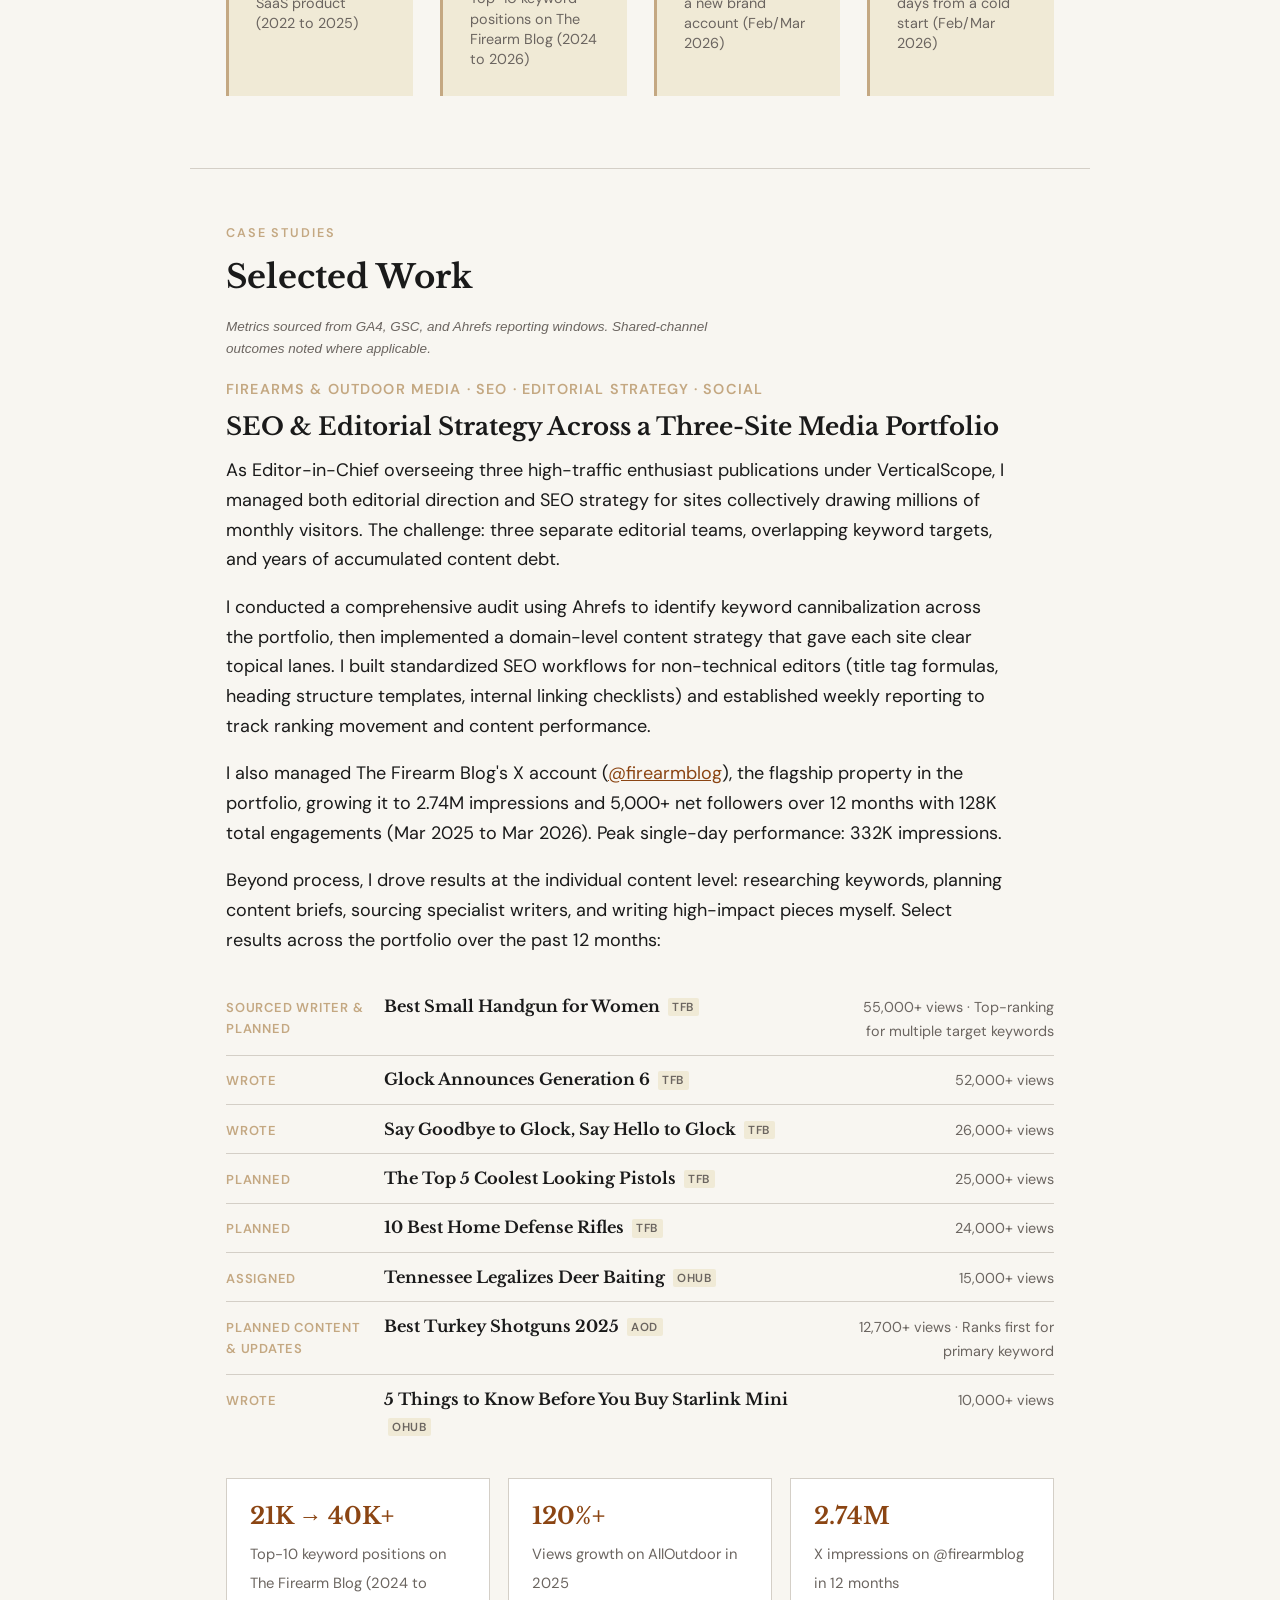
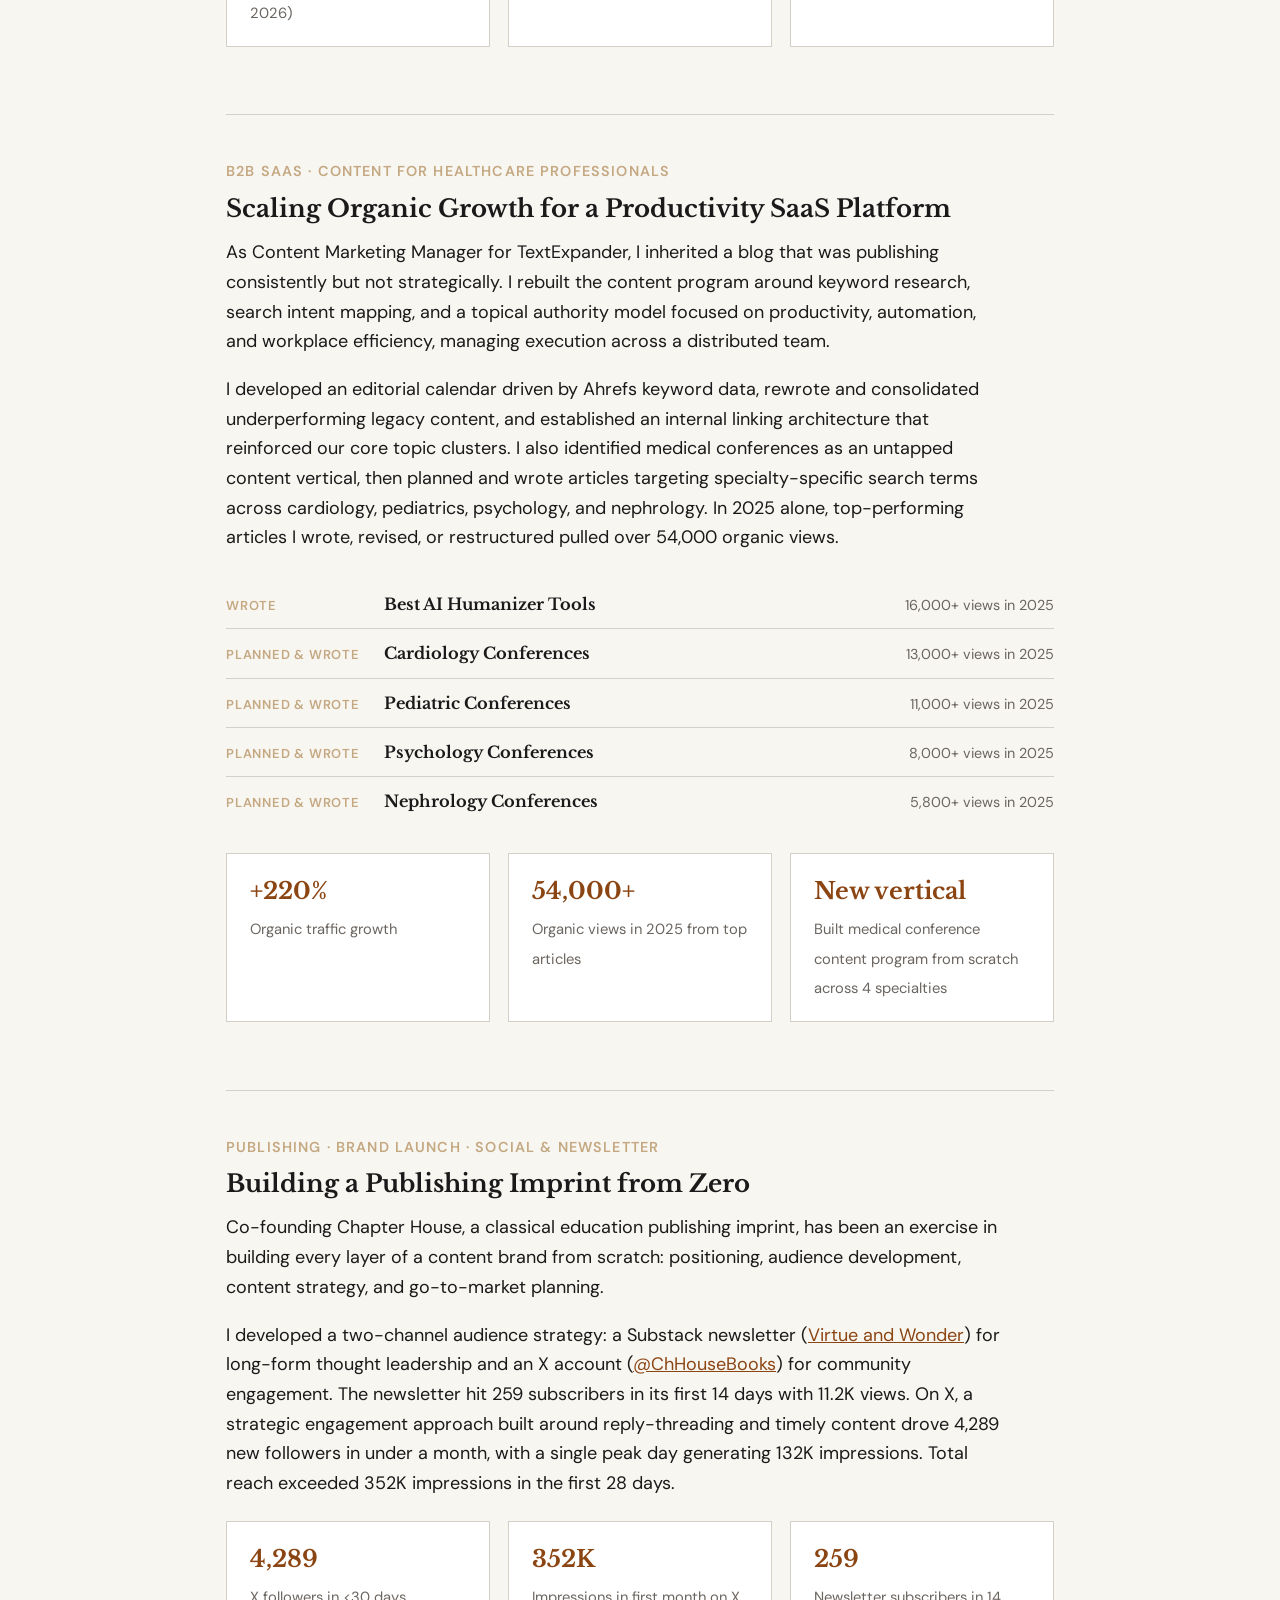
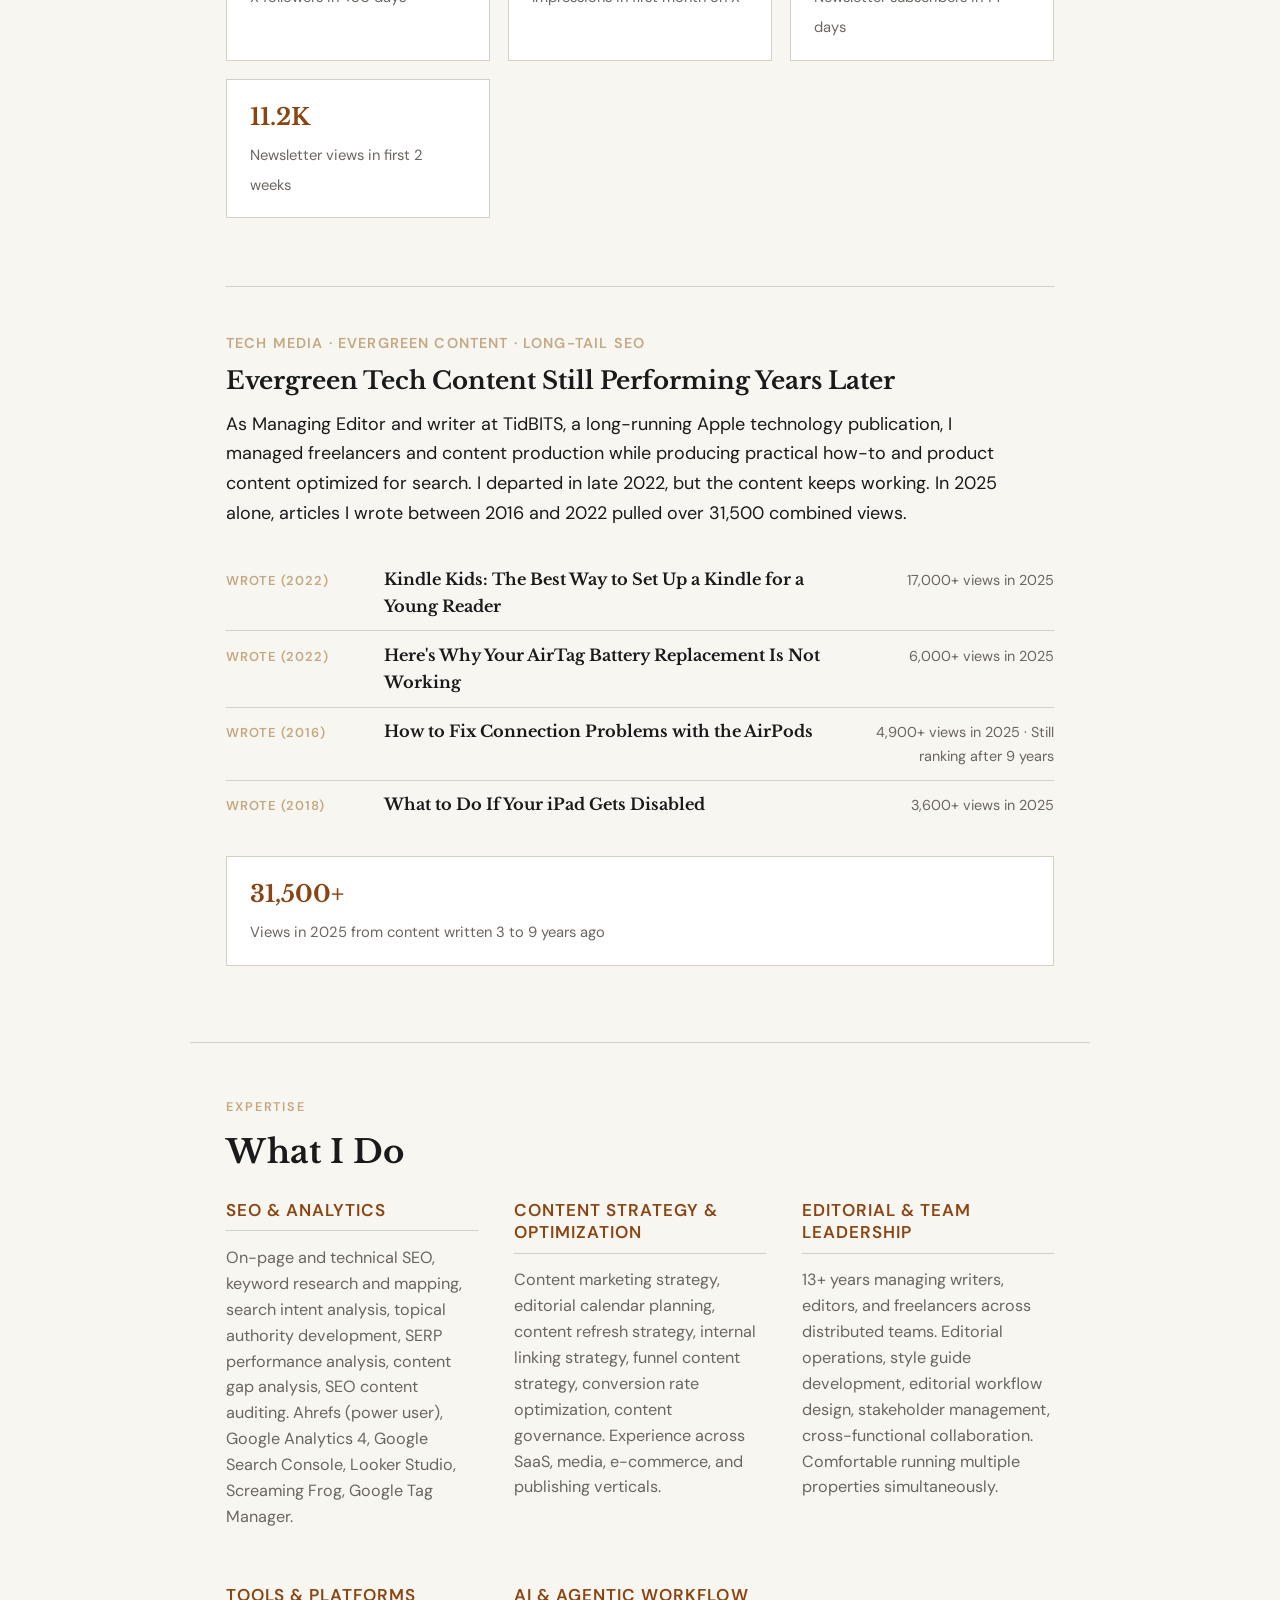
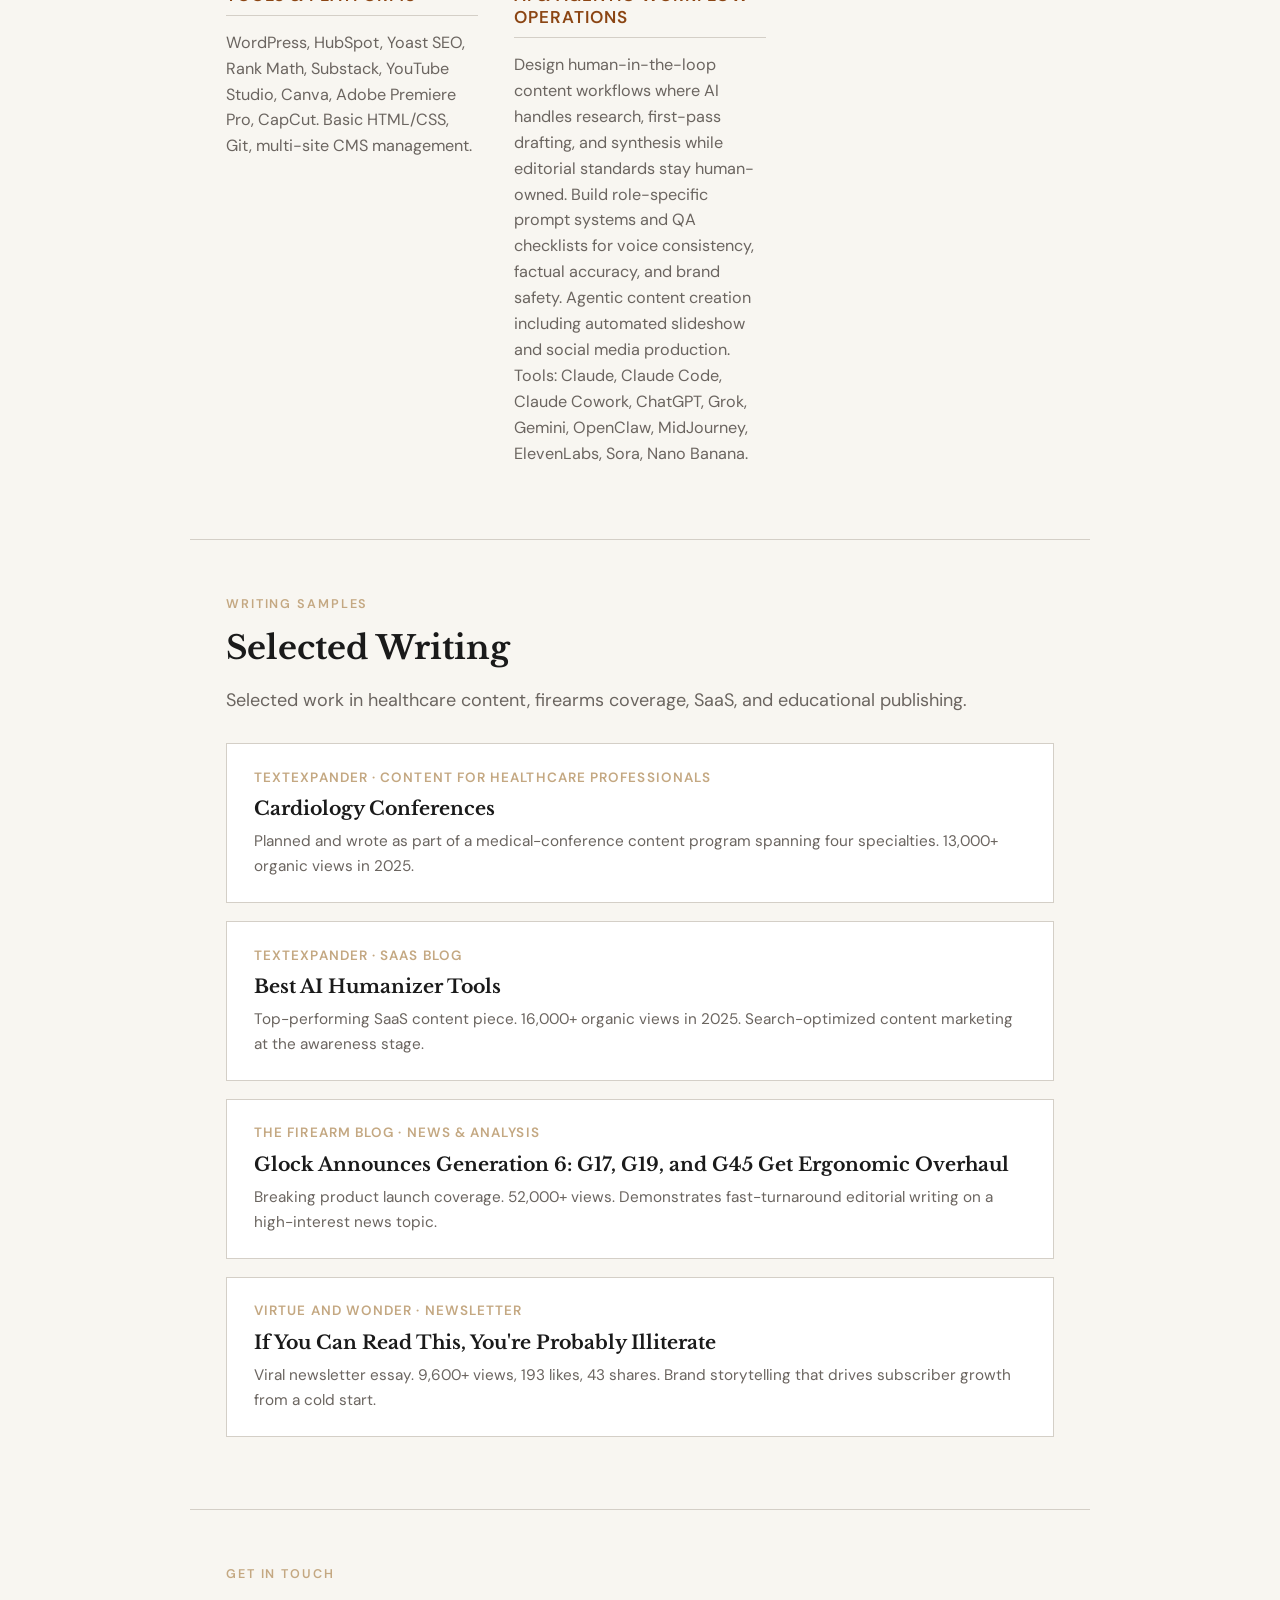
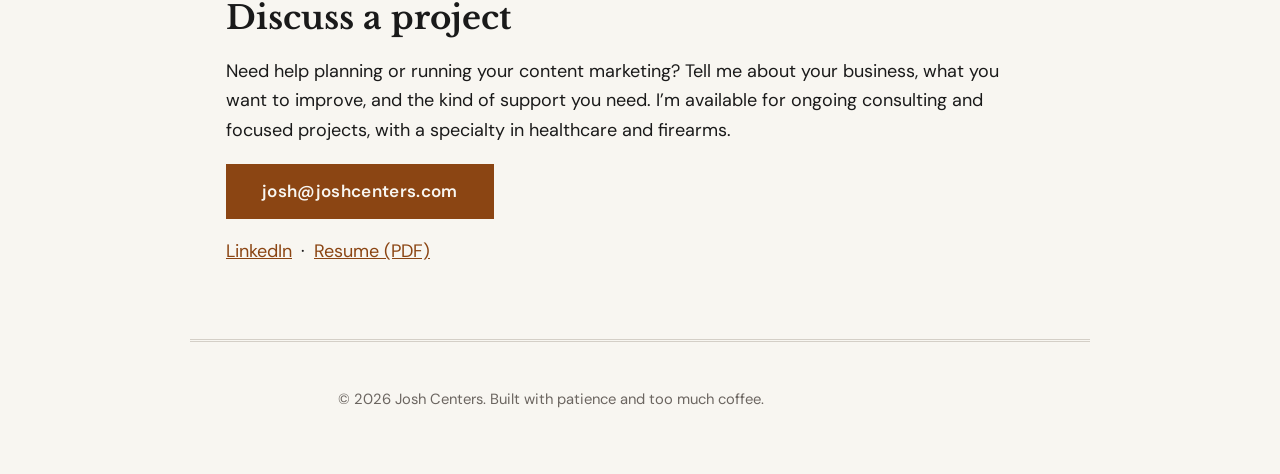
==== commit 7cd5ab43: "Position website for healthcare and firearms consulting" ====
--- a/index.html
+++ b/index.html
@@ -3,24 +3,19 @@
 <head>
     <meta charset="UTF-8">
     <meta name="viewport" content="width=device-width, initial-scale=1.0">
-    <title>Josh Centers | Content Strategist &amp; SEO</title>
-    <meta name="description" content="13+ years driving organic growth for SaaS, media, and publishing brands. Content strategy, SEO, and editorial leadership.">
-    <meta property="og:title" content="Josh Centers | Content Strategist &amp; SEO">
-    <meta property="og:description" content="13+ years driving organic growth for SaaS, media, and publishing brands. Content strategy, SEO, and editorial leadership.">
+    <title>Josh Centers | Content Marketing &amp; SEO for Healthcare &amp; Firearms</title>
+    <meta name="description" content="Content marketing and SEO consulting for healthcare and firearms businesses. Content strategy, writing, editorial leadership, and ongoing execution.">
+    <meta property="og:title" content="Josh Centers | Content Marketing &amp; SEO for Healthcare &amp; Firearms">
+    <meta property="og:description" content="Content marketing and SEO consulting for healthcare and firearms businesses. Content strategy, writing, editorial leadership, and ongoing execution.">
     <meta property="og:type" content="website">
     <meta property="og:url" content="https://joshcenters.com">
-    <meta name="twitter:card" content="summary">
-    <meta name="twitter:title" content="Josh Centers | Content Strategist &amp; SEO">
-    <meta name="twitter:description" content="13+ years driving organic growth for SaaS, media, and publishing brands. Content strategy, SEO, and editorial leadership.">
-    <link rel="icon" type="image/svg+xml" href="favicon.svg">
-    <link rel="icon" type="image/png" href="favicon.png">
-    <meta property="og:title" content="Josh Centers | Content Strategist &amp; SEO">
-    <meta property="og:description" content="13+ years driving organic growth for SaaS, media, and publishing brands. Content strategy, SEO, and editorial leadership.">
-    <meta property="og:type" content="website">
-    <meta property="og:url" content="https://joshcenters.com">
-    <meta name="twitter:card" content="summary">
-    <meta name="twitter:title" content="Josh Centers | Content Strategist &amp; SEO">
-    <meta name="twitter:description" content="13+ years driving organic growth for SaaS, media, and publishing brands. Portfolio, case studies, and resume.">
+    <meta property="og:image" content="https://joshcenters.com/og-image.png">
+    <meta property="og:image:width" content="1200">
+    <meta property="og:image:height" content="630">
+    <meta name="twitter:card" content="summary_large_image">
+    <meta name="twitter:title" content="Josh Centers | Content Marketing &amp; SEO for Healthcare &amp; Firearms">
+    <meta name="twitter:description" content="Content marketing and SEO consulting for healthcare and firearms businesses. Content strategy, writing, editorial leadership, and ongoing execution.">
+    <meta name="twitter:image" content="https://joshcenters.com/og-image.png">
     <link rel="icon" type="image/svg+xml" href="favicon.svg">
     <link rel="icon" type="image/png" href="favicon.png">
     <link rel="preconnect" href="https://fonts.googleapis.com">
@@ -122,6 +117,8 @@
 
         nav a:hover { color: var(--accent); }
 
+        section { scroll-margin-top: 6rem; }
+
         /* ---- SECTIONS ---- */
         section {
             max-width: 900px;
@@ -470,17 +467,19 @@
 
 <header>
     <h1>Josh Centers</h1>
-    <p class="tagline">Content Strategist · SEO · Editorial Leadership · AI Workflows</p>
-    <div class="open-to">Open to: Full-time  |  Consulting  |  Fractional</div>
+    <p class="tagline">Content marketing and SEO for healthcare and firearms businesses</p>
+    <p>I help businesses in regulated industries plan, produce, and improve the content that brings customers to them. My work spans SEO, articles, newsletters, social media, and editorial management.</p>
+    <div class="open-to">Available for ongoing consulting and focused projects</div>
+    <p><a href="mailto:josh@joshcenters.com" class="cta-button">Discuss a project</a></p>
     <div class="contact-row">
         <span>Nashville, TN area</span>
-        <a href="mailto:jobs@joshcenters.com">jobs@joshcenters.com</a>
+        <a href="#work">See my work</a>
         <a href="https://www.linkedin.com/in/joshcenters/" target="_blank">LinkedIn</a>
-        <a href="https://joshcenters.com/josh-centers-resume.pdf" target="_blank">Resume (PDF)</a>
     </div>
 </header>
 
 <nav>
+    <a href="#services">Services</a>
     <a href="#about">About</a>
     <a href="#work">Case Studies</a>
     <a href="#skills">Expertise</a>
@@ -488,11 +487,32 @@
     <a href="#contact">Contact</a>
 </nav>
 
+<section id="services">
+    <div class="section-label">Services</div>
+    <h2>How I can help</h2>
+    <div class="skills-grid">
+        <div class="skill-group">
+            <h3>Content and SEO audit</h3>
+            <p>Find out where your content is falling short and what to fix first. I review search performance, existing content, keyword opportunities, and internal linking, then give you a prioritized action plan.</p>
+        </div>
+        <div class="skill-group">
+            <h3>Ongoing content marketing</h3>
+            <p>Turn a content plan into consistent execution. I handle research, editorial calendars, writing, editing, content updates, and performance reporting across your website, newsletter, and social channels.</p>
+        </div>
+        <div class="skill-group">
+            <h3>Editorial leadership</h3>
+            <p>Give your content team experienced direction. I manage writers, establish editorial standards, and build workflows that keep production moving and quality consistent.</p>
+        </div>
+    </div>
+</section>
+
 <!-- ==================== ABOUT ==================== -->
 <section id="about">
     <div class="section-label">About</div>
     <p class="intro-text">
-        I've spent 13 years building editorial operations and organic growth engines across SaaS, enthusiast media, and publishing, including contributing to 10,000+ book sales as an author at Take Control Publishing. I know how to take a content program from strategy through execution: keyword research, editorial calendars, on-page SEO, content production at scale, and performance reporting. I've managed multi-site portfolios, led distributed editorial teams, and built workflows that turn subject-matter expertise into measurable traffic and revenue.
+        I specialize in content marketing for healthcare and firearms businesses. My background spans more than 13 years in technical editorial, SEO, and publishing, with experience managing writers and content programs across multiple sites.
+    </p>
+    <p>I work from strategy through execution: finding the right topics, producing useful content, improving existing pages, and measuring results. My experience also includes SaaS and technology publishing, giving me practice explaining complex subjects to readers with different levels of expertise.
     </p>
     <div class="stats">
         <div class="stat">
@@ -501,7 +521,7 @@
         </div>
         <div class="stat">
             <div class="stat-number">21K → 40K+</div>
-            <div class="stat-label">Top-10 keyword positions grown across a media portfolio (2024 to 2026)</div>
+            <div class="stat-label">Top-10 keyword positions on The Firearm Blog (2024 to 2026)</div>
         </div>
         <div class="stat">
             <div class="stat-number">4,289</div>
@@ -520,64 +540,9 @@
     <h2>Selected Work</h2>
     <p class="integrity-note">Metrics sourced from GA4, GSC, and Ahrefs reporting windows. Shared-channel outcomes noted where applicable.</p>
 
-    <!-- Case Study 1: TextExpander -->
-    <div class="case-study">
-        <div class="case-meta">B2B SaaS · Content Marketing</div>
-        <h3>Scaling Organic Growth for a Productivity SaaS Platform</h3>
-        <p>
-            As Content Marketing Manager for TextExpander, I inherited a blog that was publishing consistently but not strategically. I rebuilt the content program around keyword research, search intent mapping, and a topical authority model focused on productivity, automation, and workplace efficiency, managing execution across a distributed team.
-        </p>
-        <p>
-            I developed an editorial calendar driven by Ahrefs keyword data, rewrote and consolidated underperforming legacy content, and established an internal linking architecture that reinforced our core topic clusters. I also identified medical conferences as an untapped content vertical, then planned and wrote articles targeting specialty-specific search terms across cardiology, pediatrics, psychology, and nephrology. In 2025 alone, top-performing articles I wrote, revised, or restructured pulled over 54,000 organic views.
-        </p>
-
-        <div class="content-hits">
-            <div class="hit-item">
-                <div class="hit-role">Wrote</div>
-                <div class="hit-title"><a href="https://textexpander.com/blog/best-ai-humanizer-tools" target="_blank">Best AI Humanizer Tools</a></div>
-                <div class="hit-stats">16,000+ views in 2025</div>
-            </div>
-            <div class="hit-item">
-                <div class="hit-role">Planned &amp; wrote</div>
-                <div class="hit-title"><a href="https://textexpander.com/blog/cardiology-conferences" target="_blank">Cardiology Conferences</a></div>
-                <div class="hit-stats">13,000+ views in 2025</div>
-            </div>
-            <div class="hit-item">
-                <div class="hit-role">Planned &amp; wrote</div>
-                <div class="hit-title"><a href="https://textexpander.com/blog/pediatric-conferences" target="_blank">Pediatric Conferences</a></div>
-                <div class="hit-stats">11,000+ views in 2025</div>
-            </div>
-            <div class="hit-item">
-                <div class="hit-role">Planned &amp; wrote</div>
-                <div class="hit-title"><a href="https://textexpander.com/blog/psychology-conferences" target="_blank">Psychology Conferences</a></div>
-                <div class="hit-stats">8,000+ views in 2025</div>
-            </div>
-            <div class="hit-item">
-                <div class="hit-role">Planned &amp; wrote</div>
-                <div class="hit-title"><a href="https://textexpander.com/blog/nephrology-conferences" target="_blank">Nephrology Conferences</a></div>
-                <div class="hit-stats">5,800+ views in 2025</div>
-            </div>
-        </div>
-
-        <div class="results-grid">
-            <div class="result-item">
-                <strong>+220%</strong>
-                <span>Organic traffic growth</span>
-            </div>
-            <div class="result-item">
-                <strong>54,000+</strong>
-                <span>Organic views in 2025 from top articles</span>
-            </div>
-            <div class="result-item">
-                <strong>New vertical</strong>
-                <span>Built medical conference content program from scratch across 4 specialties</span>
-            </div>
-        </div>
-    </div>
-
     <!-- Case Study 2: VerticalScope Portfolio -->
     <div class="case-study">
-        <div class="case-meta">Enthusiast Media · Multi-Site SEO · Editorial Strategy · Social</div>
+        <div class="case-meta">Firearms &amp; Outdoor Media · SEO · Editorial Strategy · Social</div>
         <h3>SEO &amp; Editorial Strategy Across a Three-Site Media Portfolio</h3>
         <p>
             As Editor-in-Chief overseeing three high-traffic enthusiast publications under VerticalScope, I managed both editorial direction and SEO strategy for sites collectively drawing millions of monthly visitors. The challenge: three separate editorial teams, overlapping keyword targets, and years of accumulated content debt.
@@ -651,12 +616,67 @@
         </div>
     </div>
 
+    <!-- Case Study 1: TextExpander -->
+    <div class="case-study">
+        <div class="case-meta">B2B SaaS · Content for Healthcare Professionals</div>
+        <h3>Scaling Organic Growth for a Productivity SaaS Platform</h3>
+        <p>
+            As Content Marketing Manager for TextExpander, I inherited a blog that was publishing consistently but not strategically. I rebuilt the content program around keyword research, search intent mapping, and a topical authority model focused on productivity, automation, and workplace efficiency, managing execution across a distributed team.
+        </p>
+        <p>
+            I developed an editorial calendar driven by Ahrefs keyword data, rewrote and consolidated underperforming legacy content, and established an internal linking architecture that reinforced our core topic clusters. I also identified medical conferences as an untapped content vertical, then planned and wrote articles targeting specialty-specific search terms across cardiology, pediatrics, psychology, and nephrology. In 2025 alone, top-performing articles I wrote, revised, or restructured pulled over 54,000 organic views.
+        </p>
+
+        <div class="content-hits">
+            <div class="hit-item">
+                <div class="hit-role">Wrote</div>
+                <div class="hit-title"><a href="https://textexpander.com/blog/best-ai-humanizer-tools" target="_blank">Best AI Humanizer Tools</a></div>
+                <div class="hit-stats">16,000+ views in 2025</div>
+            </div>
+            <div class="hit-item">
+                <div class="hit-role">Planned &amp; wrote</div>
+                <div class="hit-title"><a href="https://textexpander.com/blog/cardiology-conferences" target="_blank">Cardiology Conferences</a></div>
+                <div class="hit-stats">13,000+ views in 2025</div>
+            </div>
+            <div class="hit-item">
+                <div class="hit-role">Planned &amp; wrote</div>
+                <div class="hit-title"><a href="https://textexpander.com/blog/pediatric-conferences" target="_blank">Pediatric Conferences</a></div>
+                <div class="hit-stats">11,000+ views in 2025</div>
+            </div>
+            <div class="hit-item">
+                <div class="hit-role">Planned &amp; wrote</div>
+                <div class="hit-title"><a href="https://textexpander.com/blog/psychology-conferences" target="_blank">Psychology Conferences</a></div>
+                <div class="hit-stats">8,000+ views in 2025</div>
+            </div>
+            <div class="hit-item">
+                <div class="hit-role">Planned &amp; wrote</div>
+                <div class="hit-title"><a href="https://textexpander.com/blog/nephrology-conferences" target="_blank">Nephrology Conferences</a></div>
+                <div class="hit-stats">5,800+ views in 2025</div>
+            </div>
+        </div>
+
+        <div class="results-grid">
+            <div class="result-item">
+                <strong>+220%</strong>
+                <span>Organic traffic growth</span>
+            </div>
+            <div class="result-item">
+                <strong>54,000+</strong>
+                <span>Organic views in 2025 from top articles</span>
+            </div>
+            <div class="result-item">
+                <strong>New vertical</strong>
+                <span>Built medical conference content program from scratch across 4 specialties</span>
+            </div>
+        </div>
+    </div>
+
     <!-- Case Study 3: Chapter House -->
     <div class="case-study">
         <div class="case-meta">Publishing · Brand Launch · Social &amp; Newsletter</div>
         <h3>Building a Publishing Imprint from Zero</h3>
         <p>
-            Co-founding Chapter House, a classical education publishing imprint launching spring 2026, has been an exercise in building every layer of a content brand from scratch: positioning, audience development, content strategy, and go-to-market planning.
+            Co-founding Chapter House, a classical education publishing imprint, has been an exercise in building every layer of a content brand from scratch: positioning, audience development, content strategy, and go-to-market planning.
         </p>
         <p>
             I developed a two-channel audience strategy: a Substack newsletter (<a href="https://virtueandwonder.com/" target="_blank" style="color: var(--accent);">Virtue and Wonder</a>) for long-form thought leadership and an X account (<a href="https://x.com/chhousebooks" target="_blank" style="color: var(--accent);">@ChHouseBooks</a>) for community engagement. The newsletter hit 259 subscribers in its first 14 days with 11.2K views. On X, a strategic engagement approach built around reply-threading and timely content drove 4,289 new followers in under a month, with a single peak day generating 132K impressions. Total reach exceeded 352K impressions in the first 28 days.
@@ -751,7 +771,13 @@
 <section id="writing">
     <div class="section-label">Writing Samples</div>
     <h2>Selected Writing</h2>
-    <p style="color: var(--muted); margin-bottom: 1.5rem;">A few pieces that demonstrate range, from SaaS product content to long-form editorial and educational publishing.</p>
+    <p style="color: var(--muted); margin-bottom: 1.5rem;">Selected work in healthcare content, firearms coverage, SaaS, and educational publishing.</p>
+
+    <a href="https://textexpander.com/blog/cardiology-conferences" target="_blank" class="sample">
+        <div class="sample-pub">TextExpander · Content for Healthcare Professionals</div>
+        <div class="sample-title">Cardiology Conferences</div>
+        <div class="sample-desc">Planned and wrote as part of a medical-conference content program spanning four specialties. 13,000+ organic views in 2025.</div>
+    </a>
 
     <a href="https://textexpander.com/blog/best-ai-humanizer-tools" target="_blank" class="sample">
         <div class="sample-pub">TextExpander · SaaS Blog</div>
@@ -775,12 +801,12 @@
 <!-- ==================== CONTACT ==================== -->
 <section id="contact">
     <div class="section-label">Get in Touch</div>
-    <h2>Let's Talk</h2>
+    <h2>Discuss a project</h2>
     <p>
-        If you need someone who can own a content program end-to-end, from strategy and keyword research through production and performance reporting, I'd like to hear from you.
+        Need help planning or running your content marketing? Tell me about your business, what you want to improve, and the kind of support you need. I’m available for ongoing consulting and focused projects, with a specialty in healthcare and firearms.
     </p>
     <p>
-        <a href="mailto:jobs@joshcenters.com" class="cta-button">jobs@joshcenters.com</a>
+        <a href="mailto:josh@joshcenters.com" class="cta-button">josh@joshcenters.com</a>
     </p>
     <p>
         <a href="https://www.linkedin.com/in/joshcenters/" style="color: var(--accent);" target="_blank">LinkedIn</a>&ensp;·&ensp;<a href="https://joshcenters.com/josh-centers-resume.pdf" style="color: var(--accent);" target="_blank">Resume (PDF)</a>
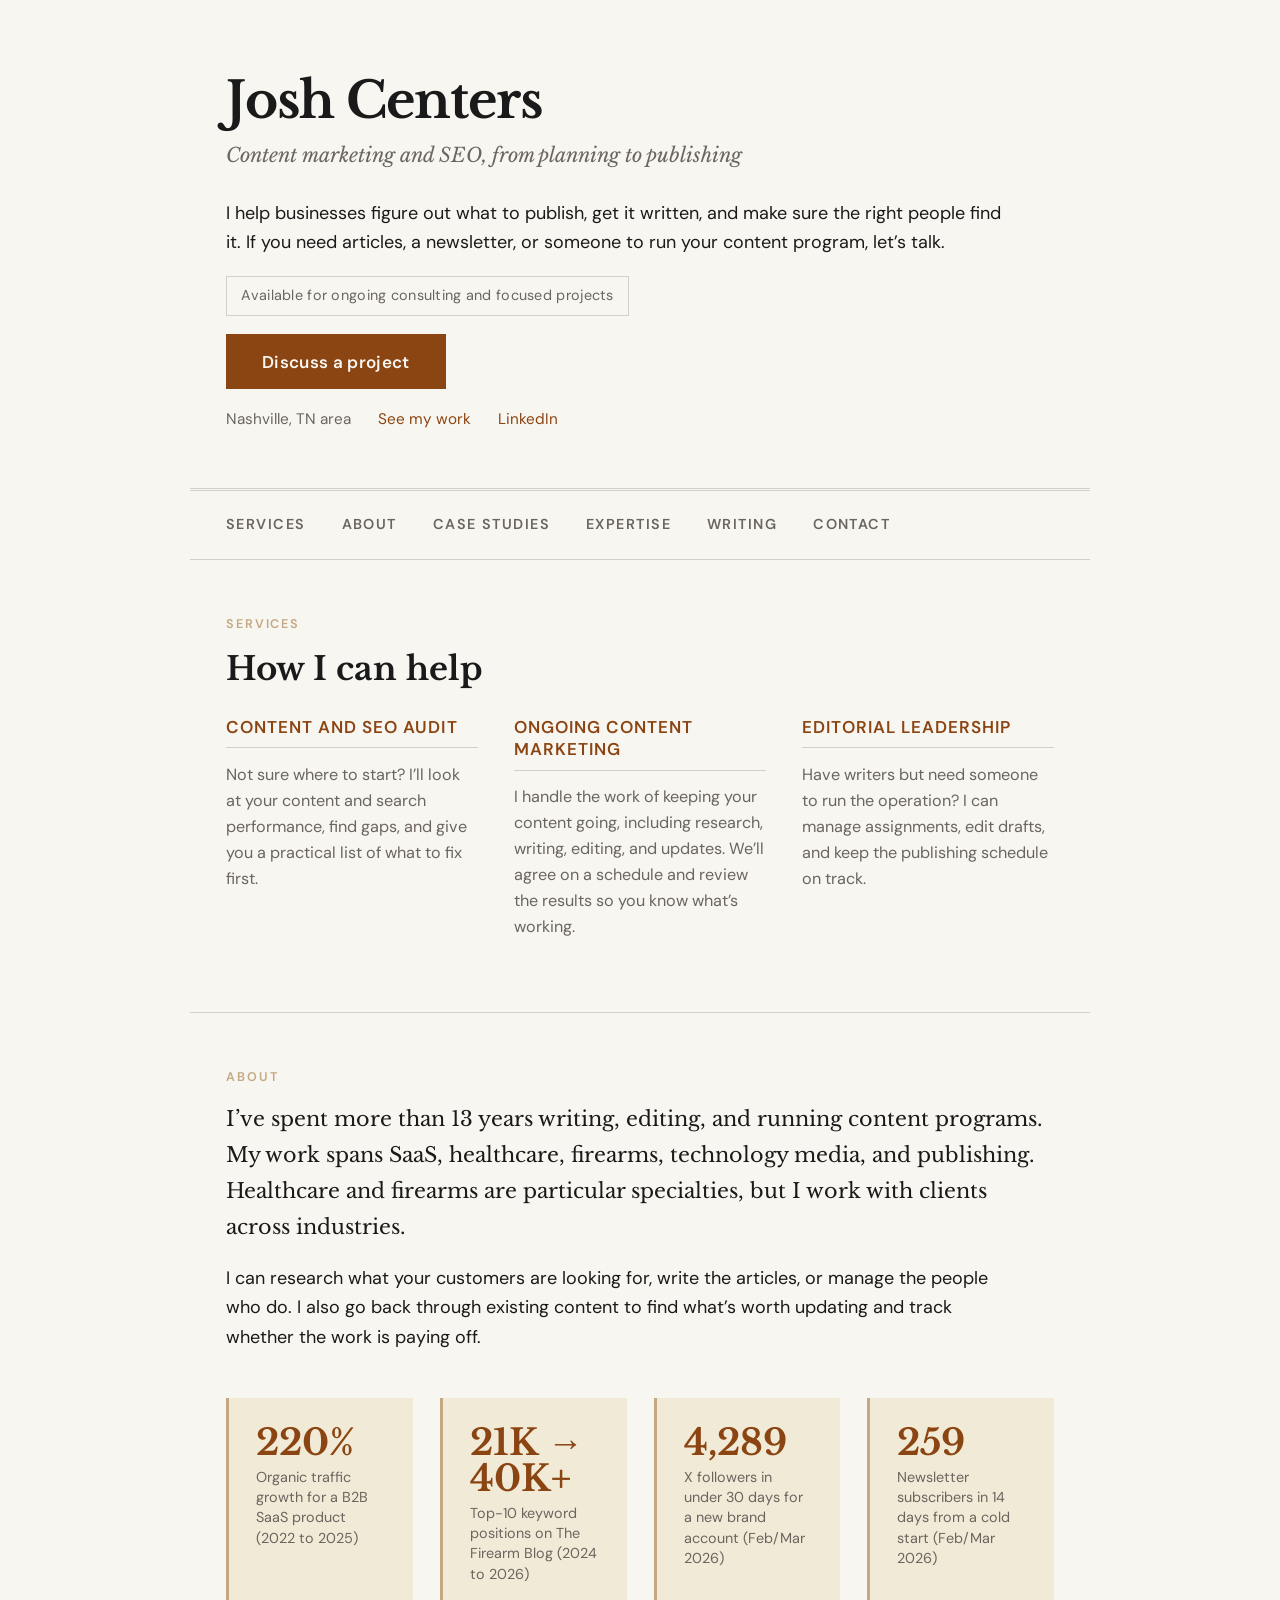
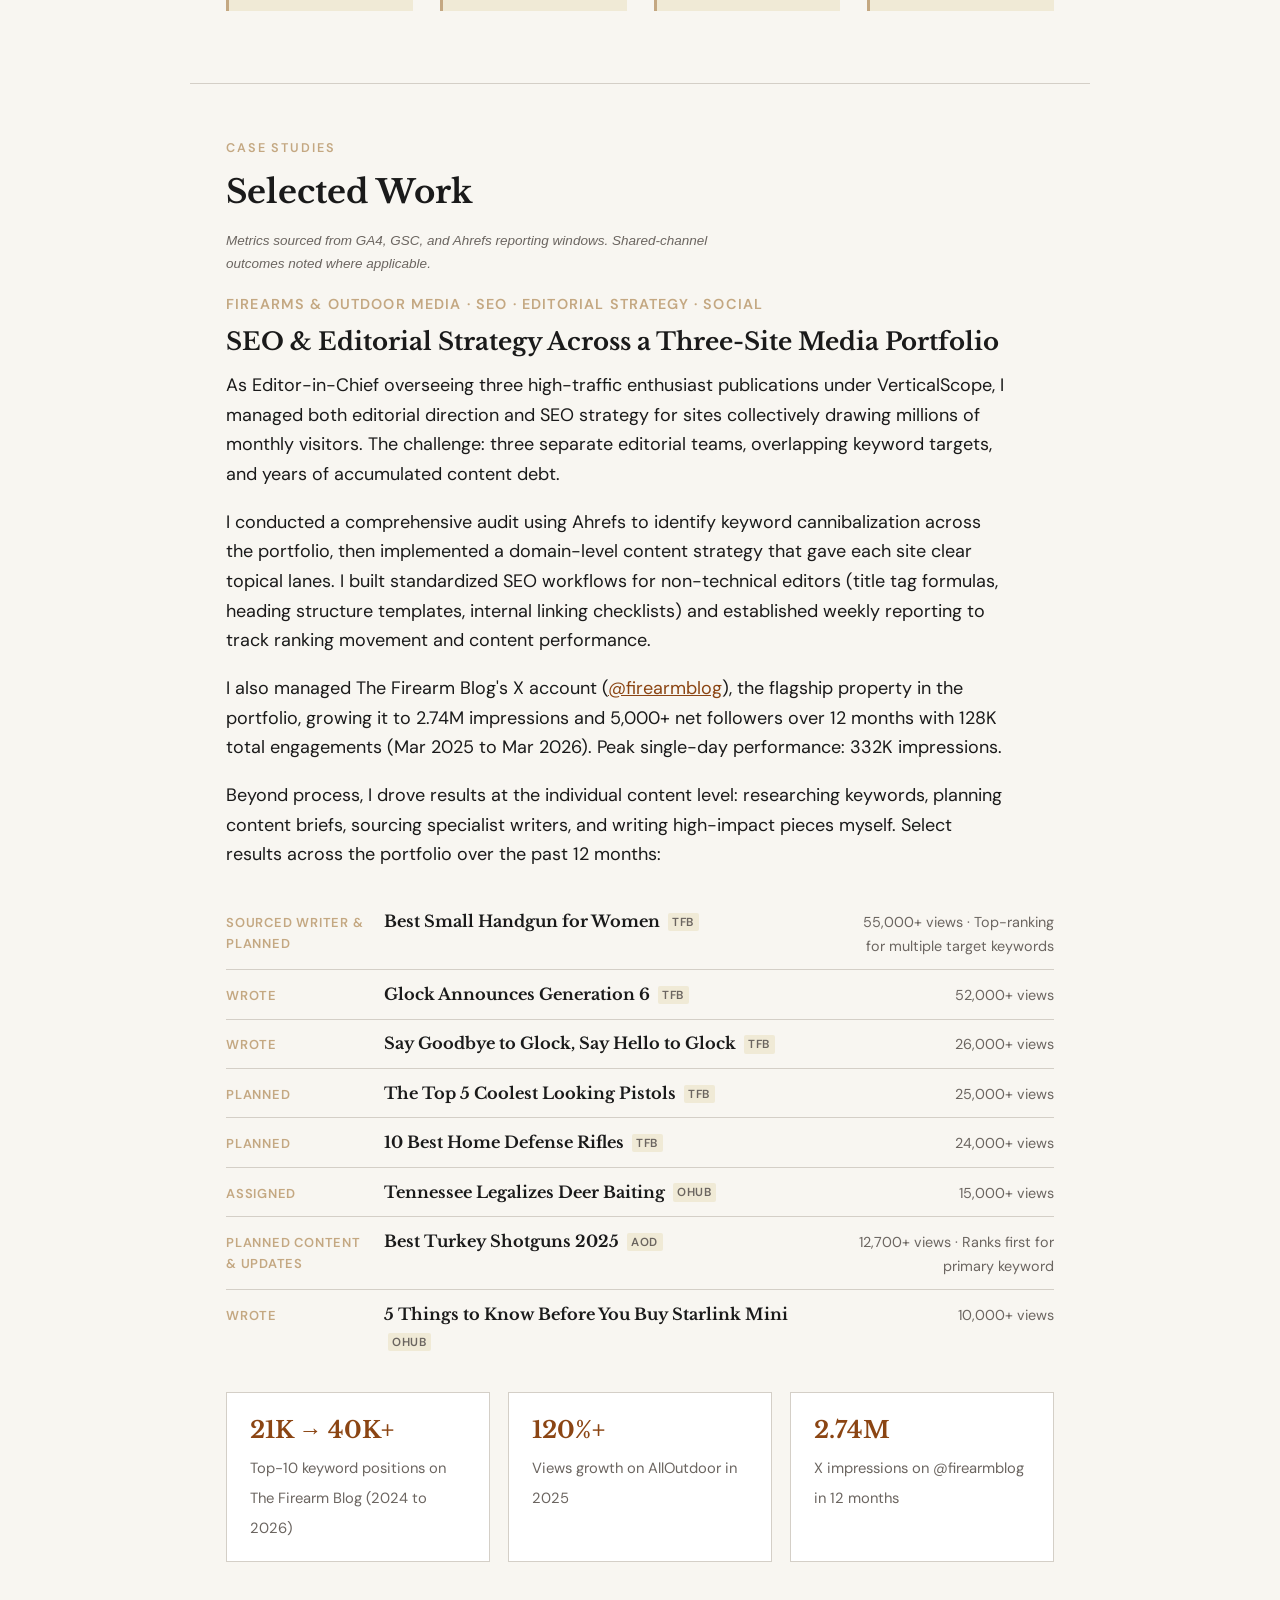
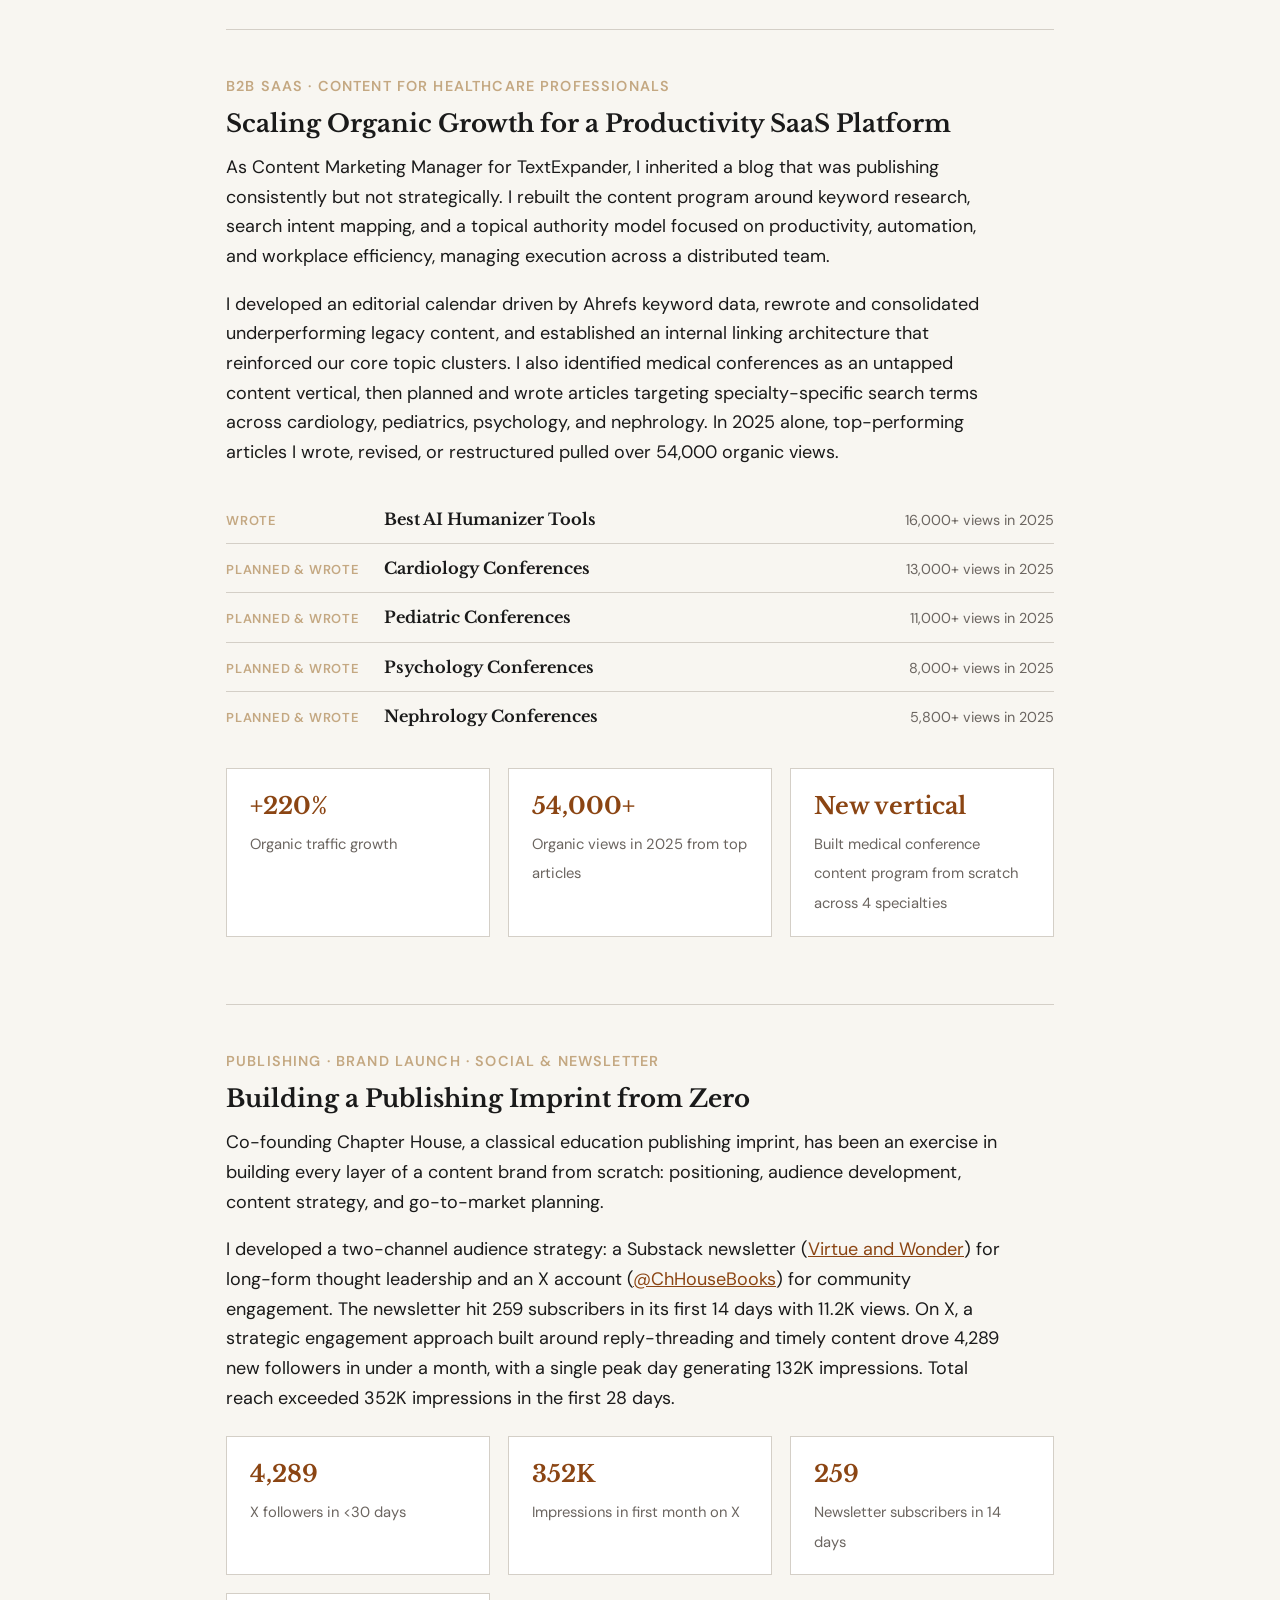
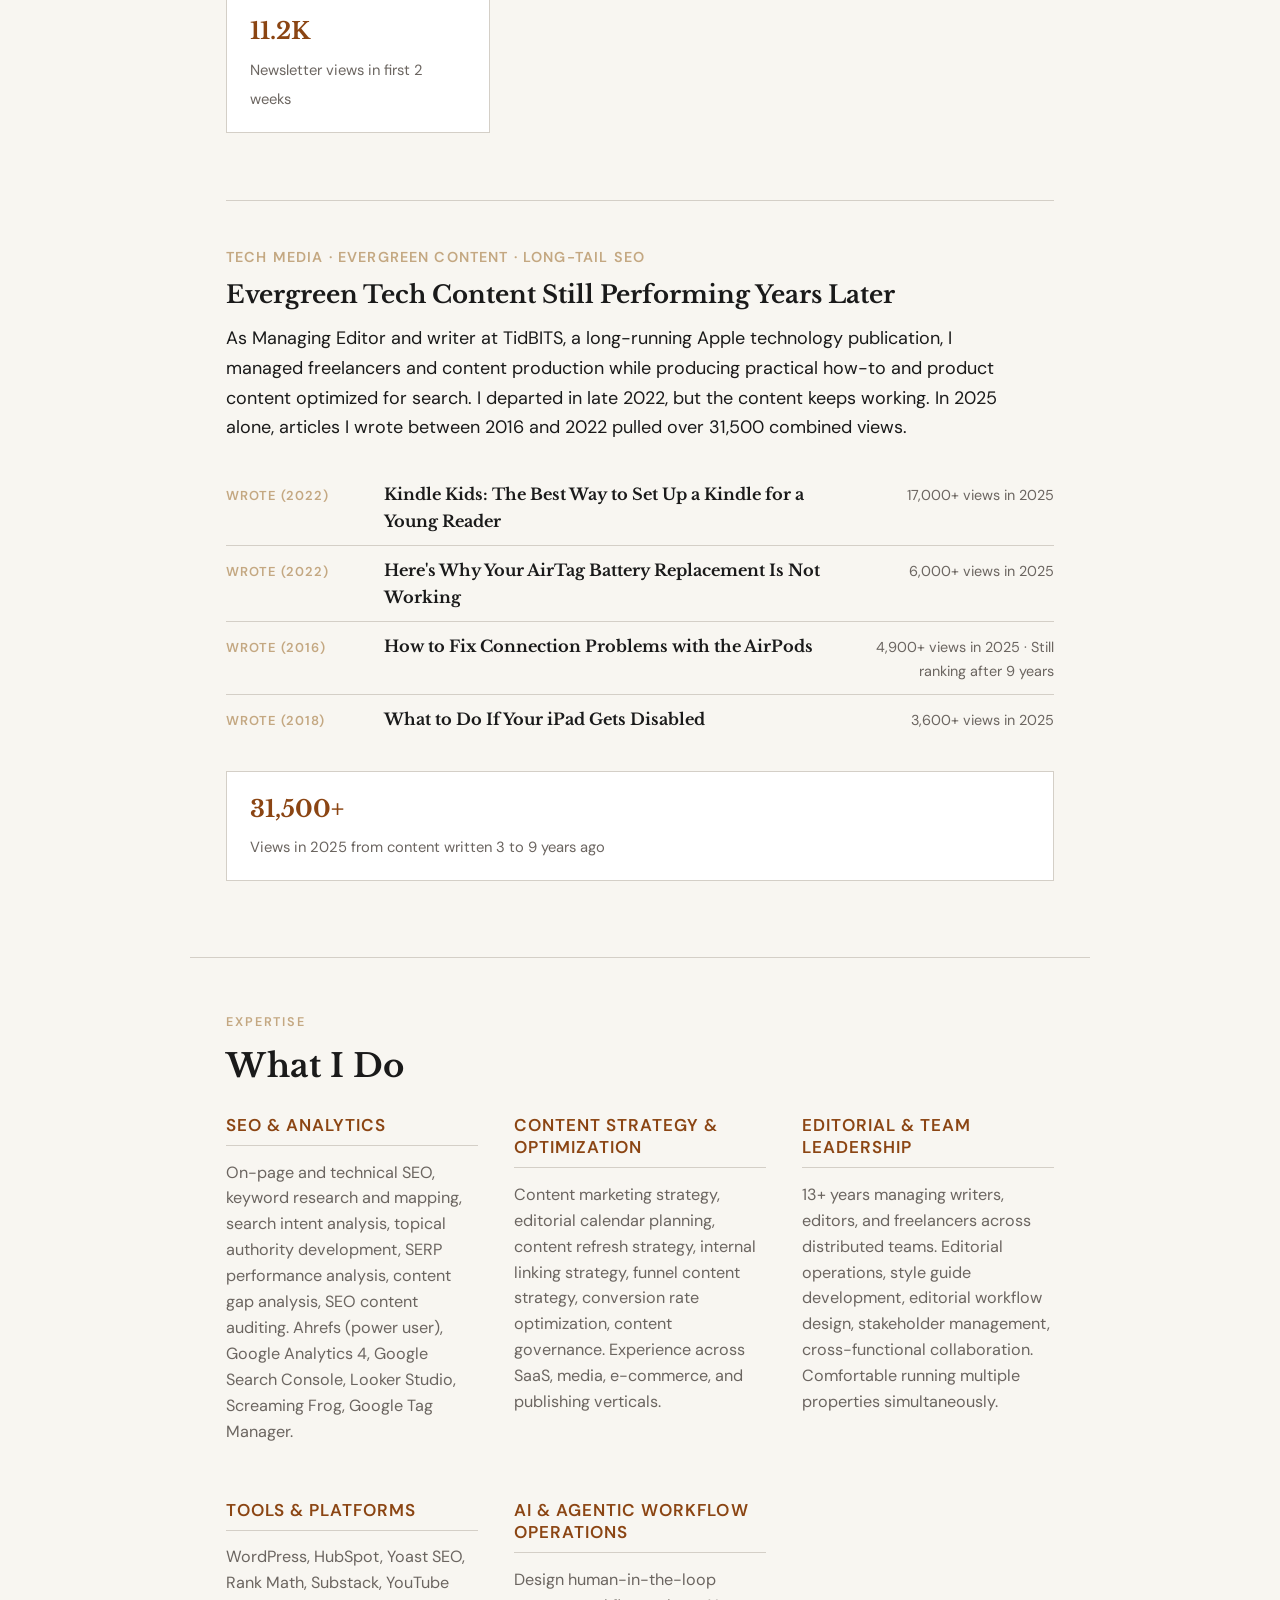
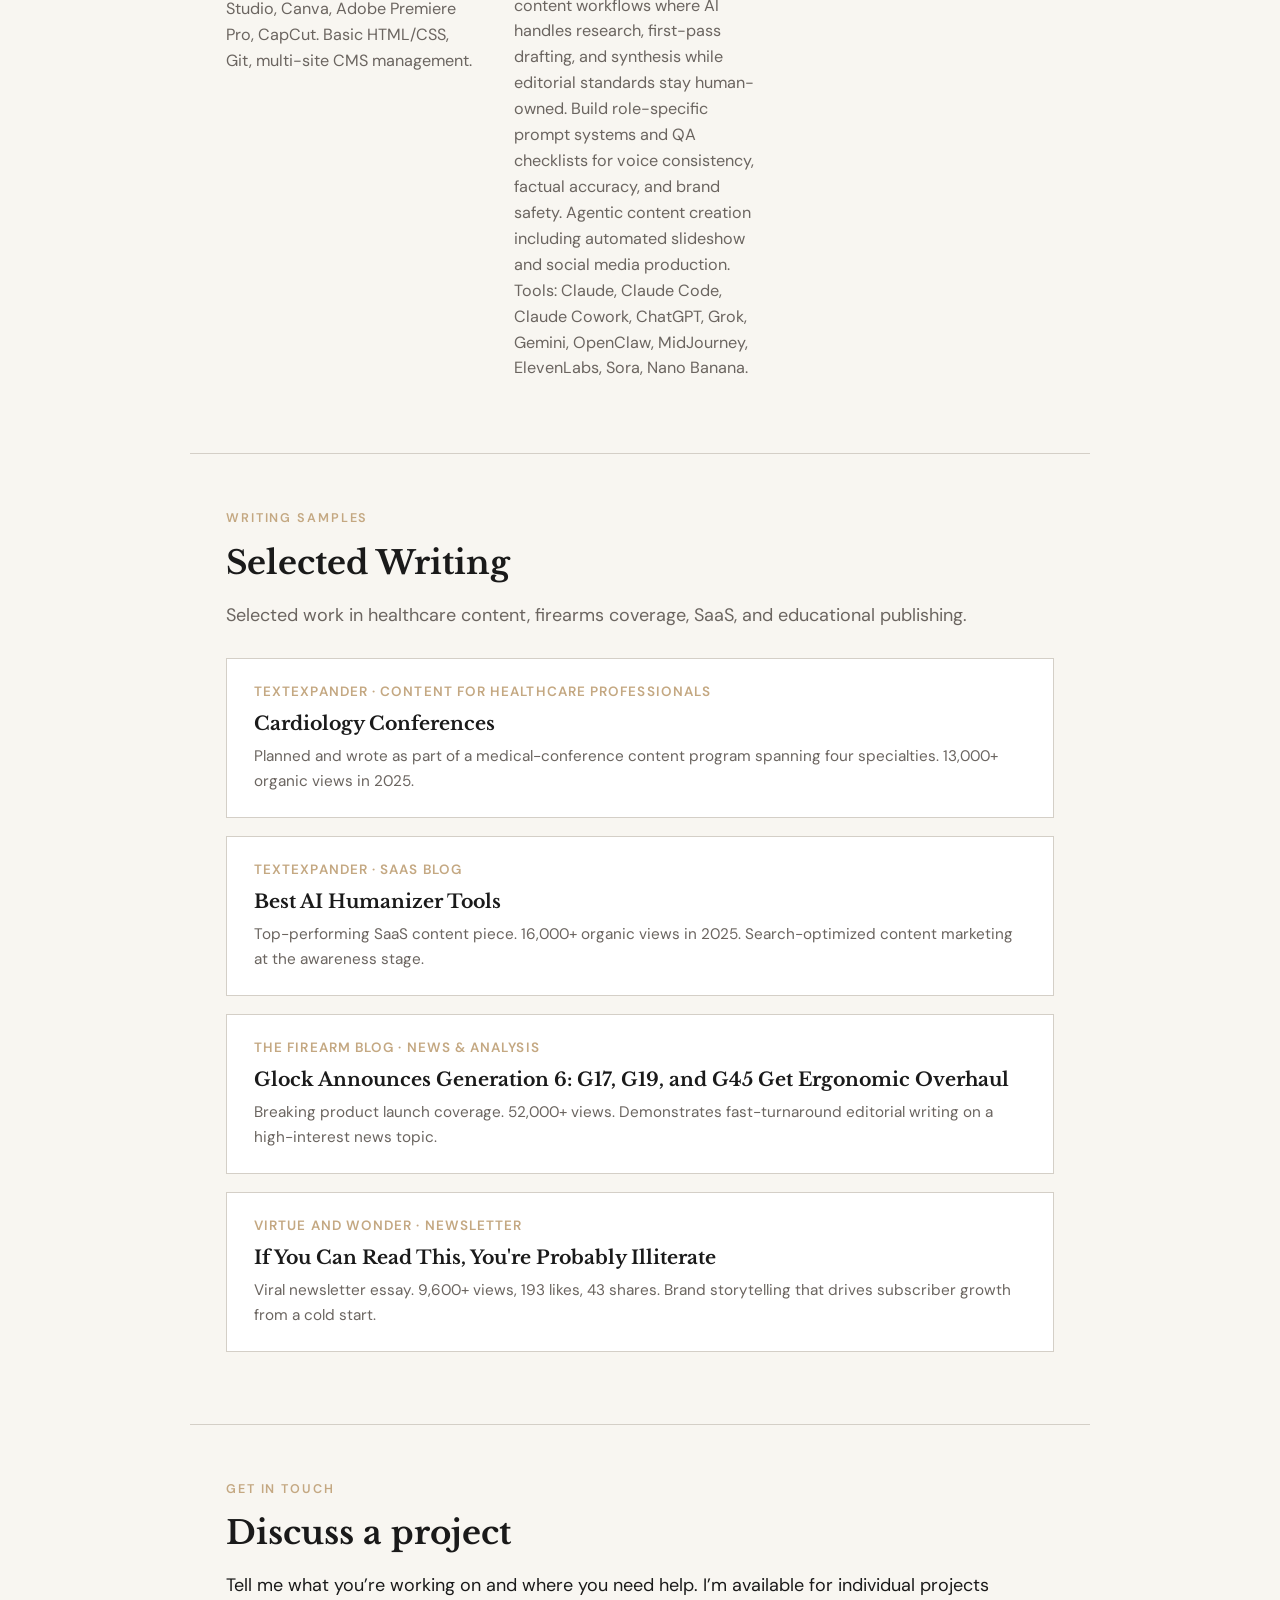
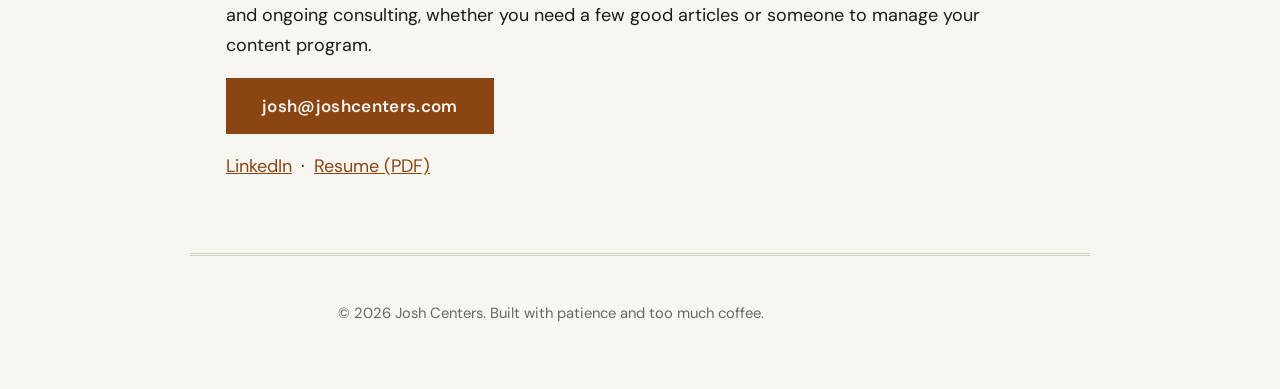
==== commit 93064b79: "Broaden consulting positioning and simplify copy" ====
--- a/index.html
+++ b/index.html
@@ -3,18 +3,18 @@
 <head>
     <meta charset="UTF-8">
     <meta name="viewport" content="width=device-width, initial-scale=1.0">
-    <title>Josh Centers | Content Marketing &amp; SEO for Healthcare &amp; Firearms</title>
-    <meta name="description" content="Content marketing and SEO consulting for healthcare and firearms businesses. Content strategy, writing, editorial leadership, and ongoing execution.">
-    <meta property="og:title" content="Josh Centers | Content Marketing &amp; SEO for Healthcare &amp; Firearms">
-    <meta property="og:description" content="Content marketing and SEO consulting for healthcare and firearms businesses. Content strategy, writing, editorial leadership, and ongoing execution.">
+    <title>Josh Centers | Content Marketing &amp; SEO Consultant</title>
+    <meta name="description" content="Need help with your content? Josh Centers offers content strategy, writing, SEO, and editorial management for businesses across industries.">
+    <meta property="og:title" content="Josh Centers | Content Marketing &amp; SEO Consultant">
+    <meta property="og:description" content="Need help with your content? Josh Centers offers content strategy, writing, SEO, and editorial management for businesses across industries.">
     <meta property="og:type" content="website">
     <meta property="og:url" content="https://joshcenters.com">
     <meta property="og:image" content="https://joshcenters.com/og-image.png">
     <meta property="og:image:width" content="1200">
     <meta property="og:image:height" content="630">
     <meta name="twitter:card" content="summary_large_image">
-    <meta name="twitter:title" content="Josh Centers | Content Marketing &amp; SEO for Healthcare &amp; Firearms">
-    <meta name="twitter:description" content="Content marketing and SEO consulting for healthcare and firearms businesses. Content strategy, writing, editorial leadership, and ongoing execution.">
+    <meta name="twitter:title" content="Josh Centers | Content Marketing &amp; SEO Consultant">
+    <meta name="twitter:description" content="Need help with your content? Josh Centers offers content strategy, writing, SEO, and editorial management for businesses across industries.">
     <meta name="twitter:image" content="https://joshcenters.com/og-image.png">
     <link rel="icon" type="image/svg+xml" href="favicon.svg">
     <link rel="icon" type="image/png" href="favicon.png">
@@ -467,8 +467,8 @@
 
 <header>
     <h1>Josh Centers</h1>
-    <p class="tagline">Content marketing and SEO for healthcare and firearms businesses</p>
-    <p>I help businesses in regulated industries plan, produce, and improve the content that brings customers to them. My work spans SEO, articles, newsletters, social media, and editorial management.</p>
+    <p class="tagline">Content marketing and SEO, from planning to publishing</p>
+    <p>I help businesses figure out what to publish, get it written, and make sure the right people find it. If you need articles, a newsletter, or someone to run your content program, let’s talk.</p>
     <div class="open-to">Available for ongoing consulting and focused projects</div>
     <p><a href="mailto:josh@joshcenters.com" class="cta-button">Discuss a project</a></p>
     <div class="contact-row">
@@ -493,15 +493,15 @@
     <div class="skills-grid">
         <div class="skill-group">
             <h3>Content and SEO audit</h3>
-            <p>Find out where your content is falling short and what to fix first. I review search performance, existing content, keyword opportunities, and internal linking, then give you a prioritized action plan.</p>
+            <p>Not sure where to start? I’ll look at your content and search performance, find gaps, and give you a practical list of what to fix first.</p>
         </div>
         <div class="skill-group">
             <h3>Ongoing content marketing</h3>
-            <p>Turn a content plan into consistent execution. I handle research, editorial calendars, writing, editing, content updates, and performance reporting across your website, newsletter, and social channels.</p>
+            <p>I handle the work of keeping your content going, including research, writing, editing, and updates. We’ll agree on a schedule and review the results so you know what’s working.</p>
         </div>
         <div class="skill-group">
             <h3>Editorial leadership</h3>
-            <p>Give your content team experienced direction. I manage writers, establish editorial standards, and build workflows that keep production moving and quality consistent.</p>
+            <p>Have writers but need someone to run the operation? I can manage assignments, edit drafts, and keep the publishing schedule on track.</p>
         </div>
     </div>
 </section>
@@ -510,9 +510,9 @@
 <section id="about">
     <div class="section-label">About</div>
     <p class="intro-text">
-        I specialize in content marketing for healthcare and firearms businesses. My background spans more than 13 years in technical editorial, SEO, and publishing, with experience managing writers and content programs across multiple sites.
+        I’ve spent more than 13 years writing, editing, and running content programs. My work spans SaaS, healthcare, firearms, technology media, and publishing. Healthcare and firearms are particular specialties, but I work with clients across industries.
     </p>
-    <p>I work from strategy through execution: finding the right topics, producing useful content, improving existing pages, and measuring results. My experience also includes SaaS and technology publishing, giving me practice explaining complex subjects to readers with different levels of expertise.
+    <p>I can research what your customers are looking for, write the articles, or manage the people who do. I also go back through existing content to find what’s worth updating and track whether the work is paying off.
     </p>
     <div class="stats">
         <div class="stat">
@@ -803,7 +803,7 @@
     <div class="section-label">Get in Touch</div>
     <h2>Discuss a project</h2>
     <p>
-        Need help planning or running your content marketing? Tell me about your business, what you want to improve, and the kind of support you need. I’m available for ongoing consulting and focused projects, with a specialty in healthcare and firearms.
+        Tell me what you’re working on and where you need help. I’m available for individual projects and ongoing consulting, whether you need a few good articles or someone to manage your content program.
     </p>
     <p>
         <a href="mailto:josh@joshcenters.com" class="cta-button">josh@joshcenters.com</a>
